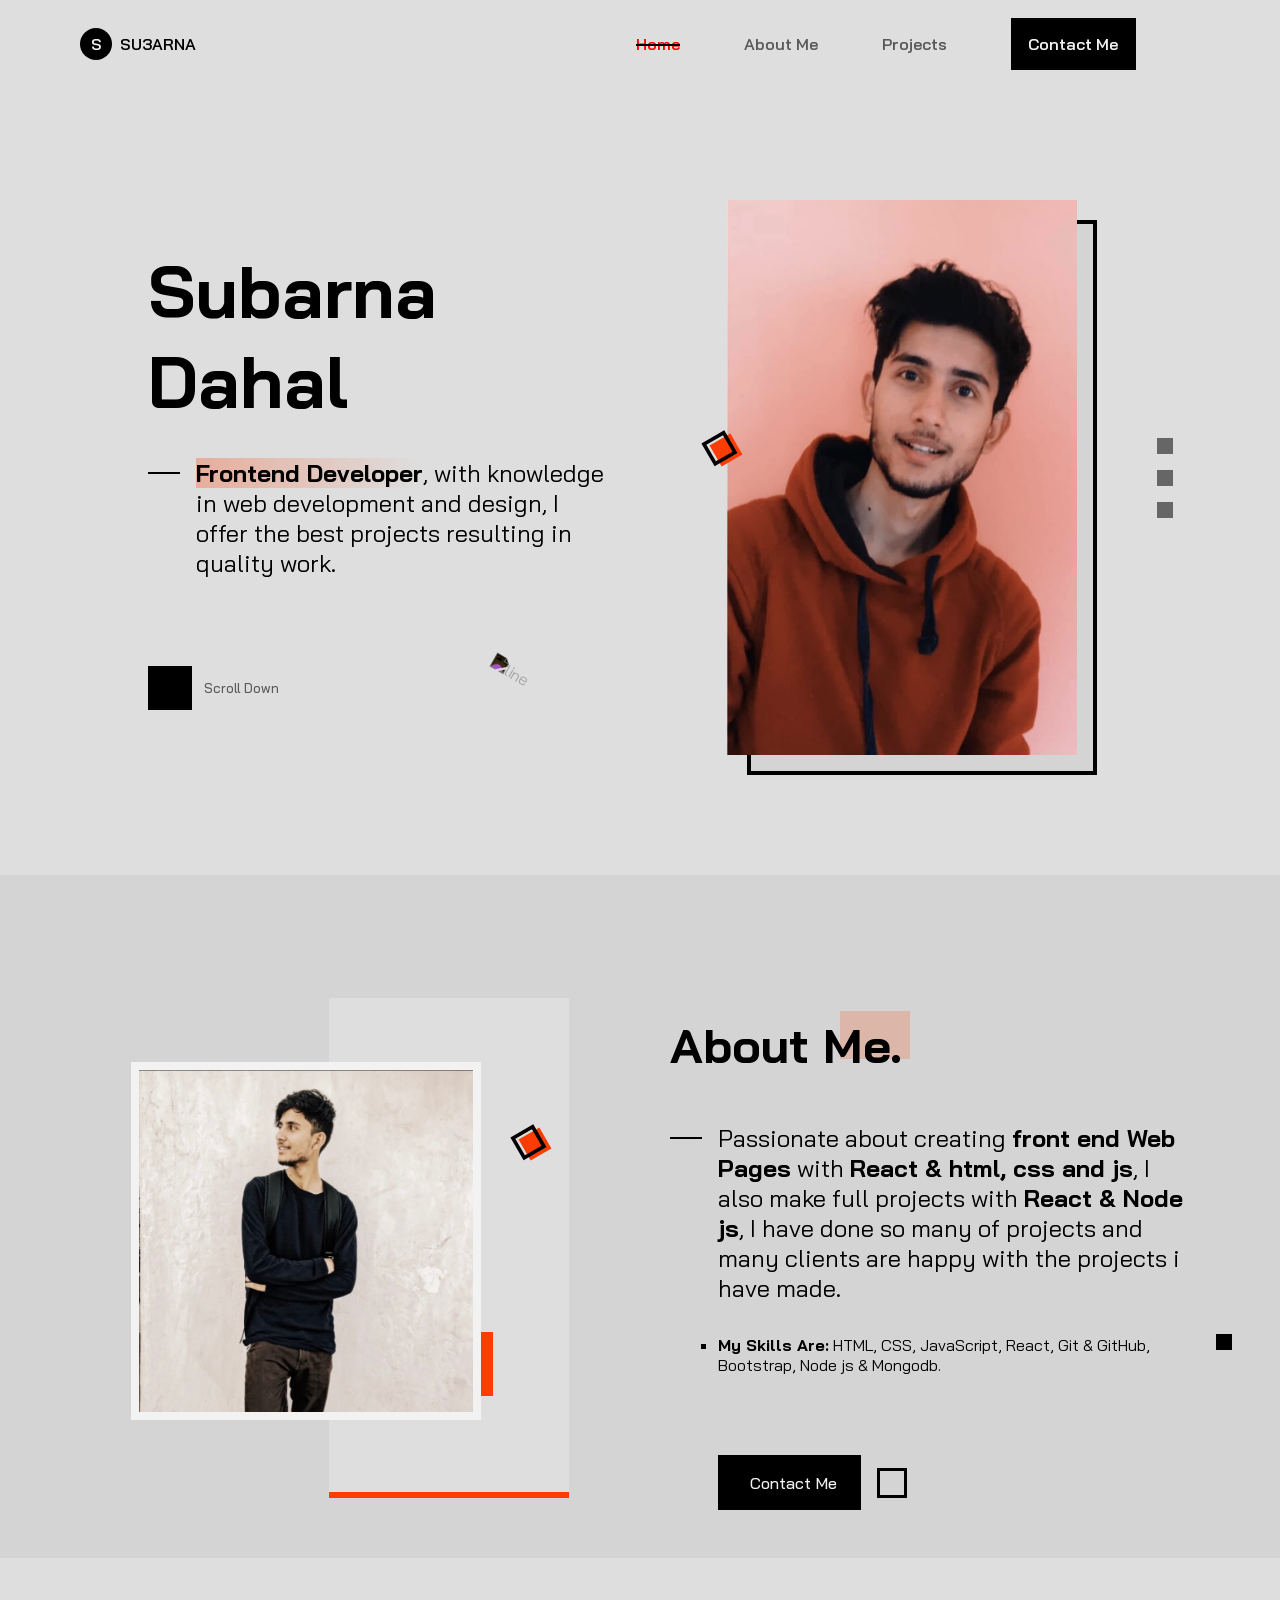
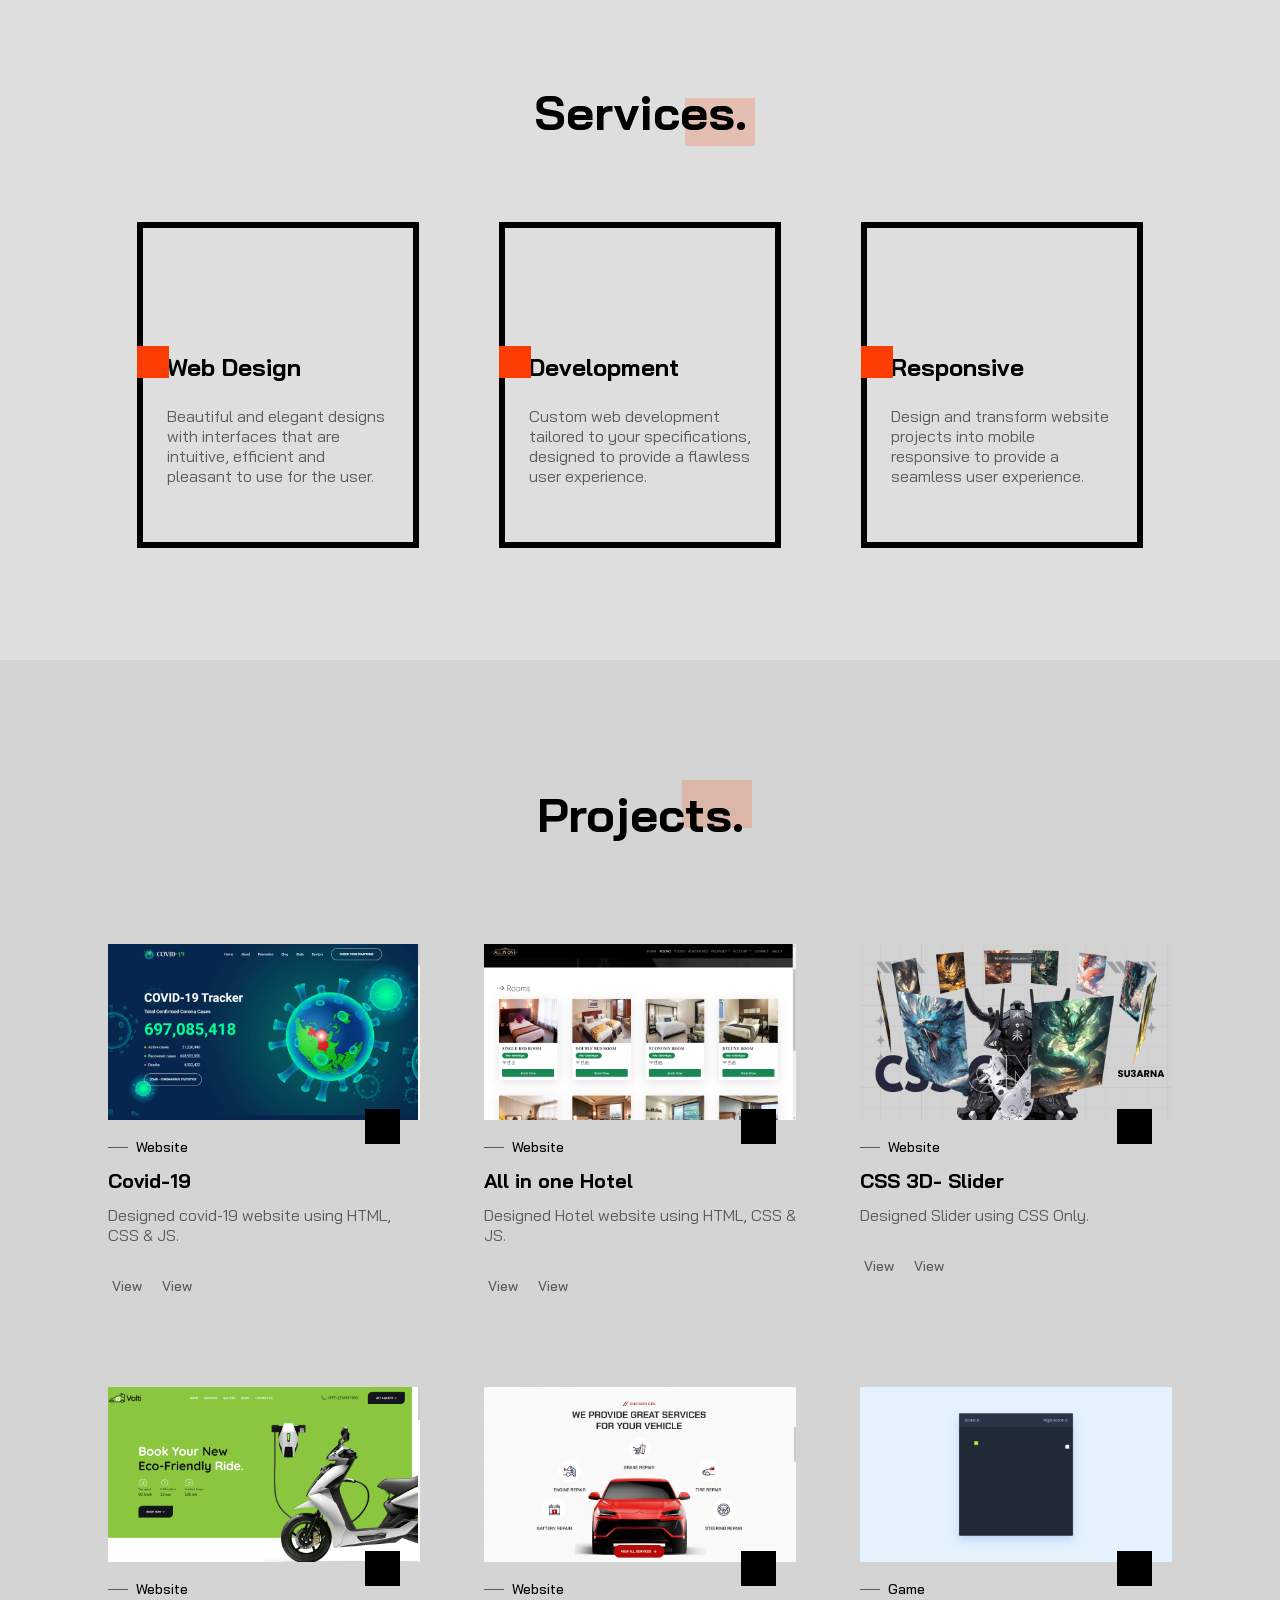
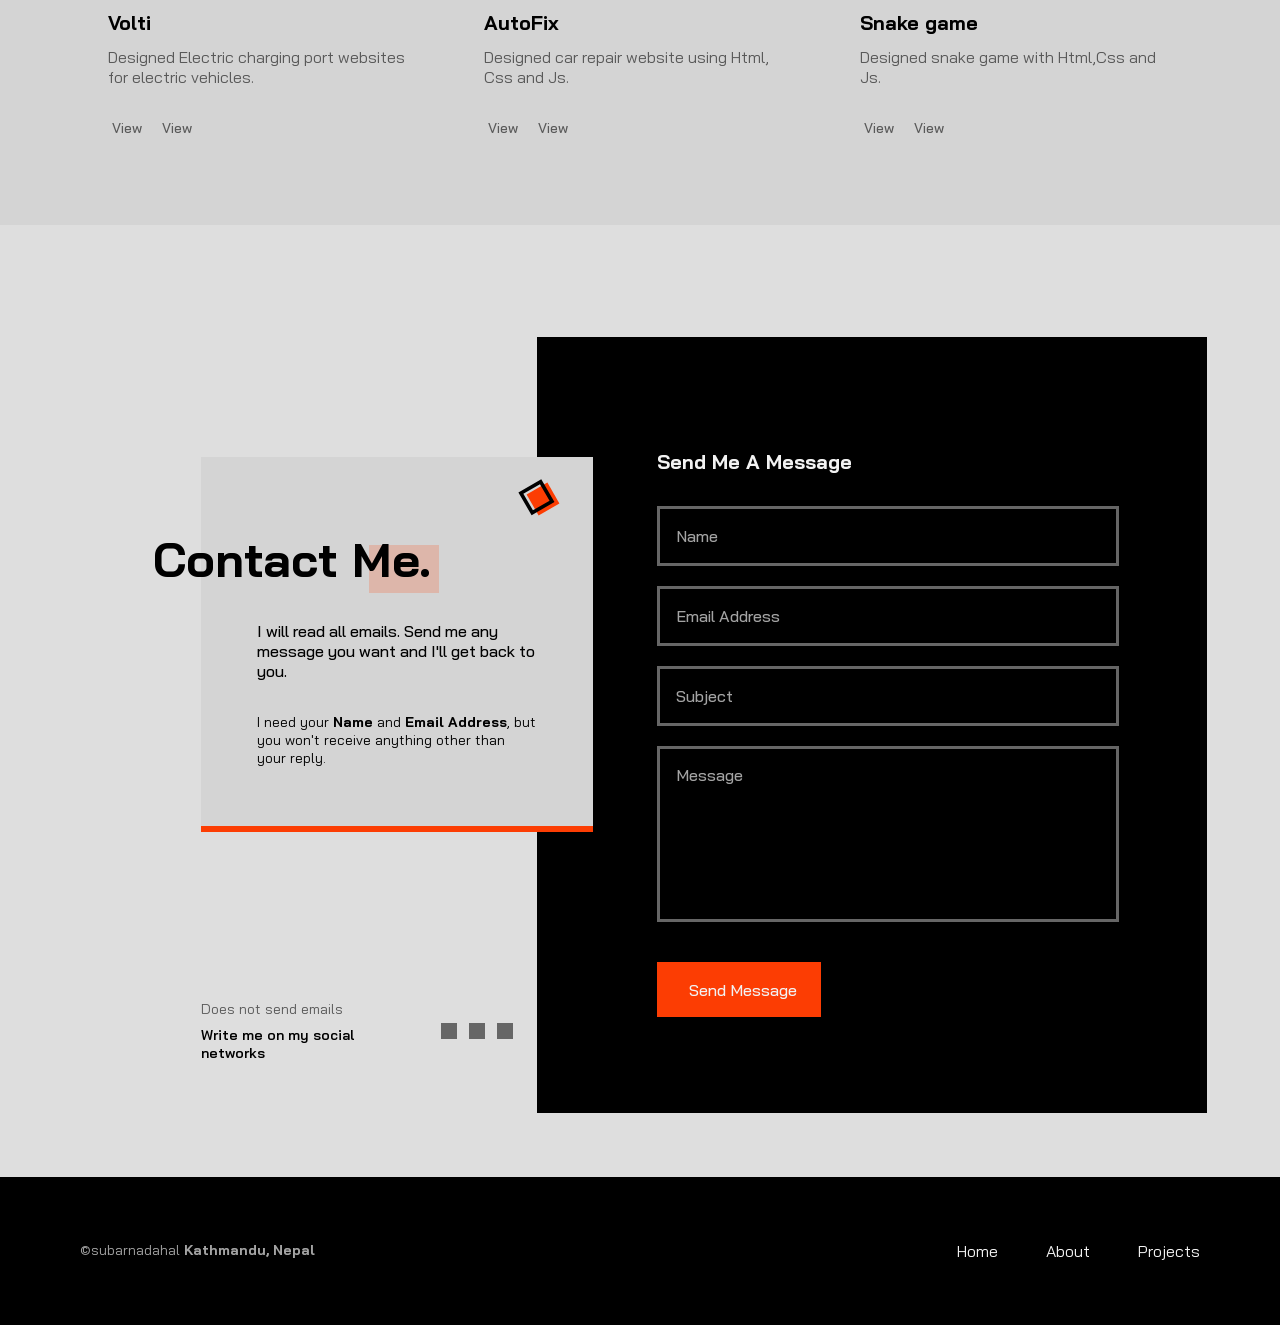
==== index.html @ 6439c3de "first" ====
<!DOCTYPE html>
   <html lang="en">
   <head>
      <meta charset="UTF-8">
      <meta name="viewport" content="width=device-width, initial-scale=1.0">

      <!--=============== FAVICON ===============-->
      <link rel="shortcut icon" href="assets/img/sicon.png" type="image/x-icon">
     
      <!--=============== REMIXICONS ===============-->
      <link rel="stylesheet" href="https://cdnjs.cloudflare.com/ajax/libs/remixicon/3.4.0/remixicon.css" crossorigin="">

      <!--=============== CSS ===============-->
      <link rel="stylesheet" href="assets/css/styles.css">

      <title>Subarna Dahal</title>
   </head>
   <body>
      <!--==================== HEADER ====================-->
      <header class="header" id="header">
         <nav class="nav container">
            <a href="#" class="nav__logo">
            <span class="nav__logo-circle">S</span>
            <span class="nav__logo-name">SU3ARNA</span>
            </a>
            <div class="nav__menu" id="nav-menu">
            <span class="nav__title">Menu</span>

            <h3 class="nav__name">SU3ARNA</h3>
            <ul class="nav__list">
               <li class="nav__item">
                  <a href="#home" class="nav__link active-link">Home</a>
               </li>

               <li class="nav__item">
                  <a href="#about" class="nav__link">About Me</a>
               </li>

               <li class="nav__item">
                  <a href="#projects" class="nav__link">Projects</a>
               </li>

               <li class="nav__item">
                  <a href="#contact" class="nav__link nav__link-button">Contact Me</a>
               </li>
            </ul>

            <!-- close button  -->
            <div class="nav__close" id="nav-close">
               <i class="ri-close-line"></i>
            </div>
            </div>

            <div class="nav__buttons">

               <!-----Theme button-->
               <i class="ri-moon-line change-theme" id="theme-button"></i>

               <!--Toggle button-->
               <div class="nav__toggle" id="nav-toggle">
                  <i class="ri-menu-4-line"></i>
               </div>
            </div>
         </nav>


      </header>

      <!--==================== MAIN ====================-->
      <main class="main">
         <!--==================== HOME ====================-->
         <section class="home section" id="home">
            <div class="home__container container grid">
               <h1 class="home__name">
                  Subarna Dahal
               </h1>
               
               <div class="home__perfil">
               <div class="home__image">
                  <img src="assets/img/homeimg.jpg" alt="image" class="home__img">
                  
                  <div class="home__shadow"></div>
                  <img src="assets/img/curved-arrow.svg" alt="arrow" class="home__arrow">
                  <img src="assets/img/random-lines.svg" alt="line" class="home__line">
                  <div class="geometric-box">
                     
                  </div>
               </div>
              <div class="home__social">
               <a href="https://www.instagram.com/su3arna/" target="_blank" class="home__social-link">
                  <i class="ri-instagram-line"></i>
               </a>
               <a href="https://www.linkedin.com/in/subarna-dahal-99a4b0156/" target="_blank" class="home__social-link">
                  <i class="ri-linkedin-box-line"></i>
               </a>
               
               <a href="https://github.com/subarna007" target="_blank" class="home__social-link">
                  <i class="ri-github-line"></i>
               </a>
               

              </div>

               </div>

               <div class="home__info">
               <p class="home__description">
                  <b>Frontend Developer</b>, with knowledge in web 
               development and design, I offer the best 
               projects resulting in quality work.
               </p>
               <a href="#about" class="home__scroll">
                  <div class="home__scroll-box">
                     <i class="ri-arrow-down-s-line"></i>
                  </div>

                  <span class="home__scroll-text">Scroll Down</span>
               </a>

               </div>
            </div>

         </section>

         <!--==================== ABOUT ====================-->
         <section class="about section" id="about">
            
          <div class="about__container container grid">
            <h2 class="section__title-1">
              <span>About Me.</span> 
            </h2>
            <div class="about__perfil">
               <div class="about__image">
                  <img src="assets/img/IMG_4060.jpg" alt="image" class="about__img">
                  <div class="about__shadow">  </div>

                     <div class="geometric-box"></div>
                <img src="assets/img/random-lines.svg" alt="" class="about__line">
                <div class="about__box"></div>
               </div>
            </div>
          
            <div class="about__info">
               <p class="about__description">
                  Passionate about creating <b> front end Web Pages</b> with 
             <b>React & html, css and js</b>, I also make full projects with 
              <b>React & Node js</b>, I have done so many of projects
              and many clients are happy with 
              the projects i have made.

               </p>
               <ul class="about__list">
                  <li class="about__item">
                     <b>My Skills Are:</b> HTML, CSS, JavaScript, 
                   React, Git & GitHub, Bootstrap, Node js & 
                    Mongodb.

                  </li>
               </ul>
            <div class="about__buttons">
               <a href="#contact" class="button">
                  <i class="ri-send-plane-line"></i>Contact Me
               </a>

               <a href="https://www.linkedin.com/in/subarna-dahal-99a4b0156/" target="_blank" class="button__ghost">
                  <i class="ri-linkedin-box-line"></i>
               </a>
            </div>

            </div>

          </div>


         </section>

         <!--==================== SERVICES ====================-->
         <section class="services section">
            
      <h2 class="section__title-2">
         <span>Services.</span>
      </h2>
      <div class="services__container container grid">

         <article class="services__card">
            <div class="services__border"></div>

            <div class="services__content">
            <div class="services__icon">
               <div class="services__box"></div>
               <i class="ri-layout-4-line"></i>

            </div>

            <h2 class="services__title">Web Design</h2>
            <p class="services__description">
               Beautiful and elegant designs with 
               interfaces that are intuitive, efficient 
               and pleasant  to use for the user.
            </p>
            </div>
         </article>

         
         <article class="services__card">
            <div class="services__border"></div>

            <div class="services__content">
            <div class="services__icon">
               <div class="services__box"></div>
               <i class="ri-code-box-line"></i>
            </div>

            <h2 class="services__title">Development</h2>
            <p class="services__description">
               Custom web development tailored to your 
               specifications, designed to provide a 
               flawless user experience.
               
            </p>
            </div>
         </article>

         
         <article class="services__card">
            <div class="services__border"></div>

            <div class="services__content">
            <div class="services__icon">
               <div class="services__box"></div>
               <i class="ri-smartphone-line"></i>
            </div>

            <h2 class="services__title">Responsive </h2>
            <p class="services__description">
               Design and transform website projects 
               into mobile responsive to provide a seamless
               user experience.
            </p>
            </div>
         </article>

          
         <!-- <article class="services__card">
            <div class="services__border"></div>

            <div class="services__content">
            <div class="services__icon">
               <div class="services__box"></div>
               <i class="ri-smartphone-line"></i>
            </div>

            <h2 class="services__title">Responsive </h2>
            <p class="services__description">
               Design and transform website projects 
               into mobile responsive to provide a seamless
               user experience.
            </p>
            </div>
         </article> -->


      </div>
    
      
         </section>

         <!--==================== PROJECTS ====================-->
         <section class="projects section" id="projects">
            
           <h2 class="section__title-1">
            <span>Projects.</span>
           </h2>

           <div class="projects__container container grid">

            <article class="projects__card">
               <div class="projects__image">
                  <img src="assets/img/covid.png" alt="image" class="projects__img">
                  <a href="https://subarna007.github.io/covidwebsite/" target="_blank" class="projects__button button">
                     <i class="ri-arrow-right-up-line"></i>
                  </a>
               </div>
             
               <div class="projects__content">
                  <h3 class="projects__subtitle">Website</h3>
                  <h2 class="projects__title">Covid-19</h2>
                  <p class="projects__description">
                  Designed covid-19 website using HTML, CSS & JS.
                  </p>
               </div>
              
             <div class="projects__buttons">
               <a href="https://github.com/Subarna007" target="_blank"   class="projects__link">
                  <i class="ri-github-line"></i> View
               </a>
               <a href="https://subarna007.github.io/covidwebsite/" target="_blank"   class="projects__link">
                  <i class="ri-macbook-line"></i> View
               </a>

             </div>

            </article>

            <article class="projects__card">
               <div class="projects__image">
                  <img src="assets/img/hotel.png" alt="image" class="projects__img">
                  <a href="https://subarna007.github.io/hotelwebsite/" target="_blank" class="projects__button button">
                     <i class="ri-arrow-right-up-line"></i>
                  </a>
               </div>
             
               <div class="projects__content">
                  <h3 class="projects__subtitle">Website</h3>
                  <h2 class="projects__title">All in one Hotel</h2>
                  <p class="projects__description">
                     Designed Hotel website using HTML, CSS & JS.
                  </p>
               </div>
              
             <div class="projects__buttons">
               <a href="https://github.com/Subarna007" target="_blank"   class="projects__link">
                  <i class="ri-github-line"></i> View
               </a>
               <a href="https://subarna007.github.io/hotelwebsite/" target="_blank"   class="projects__link">
                  <i class="ri-macbook-line"></i> View
               </a>

             </div>

            </article>

            <article class="projects__card">
               <div class="projects__image">
                  <img src="assets/img/css.png" alt="image" class="projects__img">
                  <a href="https://subarna007.github.io/3D--SliderCSS/" target="_blank" class="projects__button button">
                     <i class="ri-arrow-right-up-line"></i>
                  </a>
               </div>
             
               <div class="projects__content">
                  <h3 class="projects__subtitle">Website</h3>
                  <h2 class="projects__title">CSS 3D- Slider</h2>
                  <p class="projects__description">
                     Designed Slider using CSS Only.
                  </p>
               </div>
              
             <div class="projects__buttons">
               <a href="https://github.com/Subarna007" target="_blank"   class="projects__link">
                  <i class="ri-github-line"></i> View
               </a>
               <a href="https://subarna007.github.io/3D--SliderCSS/" target="_blank"   class="projects__link">
                  <i class="ri-macbook-line"></i> View
               </a>

             </div>

            </article>

            <article class="projects__card">
               <div class="projects__image">
                  <img src="assets/img/voltii.png" alt="image" class="projects__img">
                  <a href="
                  https://subarna007.github.io/Voltii/" target="_blank" class="projects__button button">
                     <i class="ri-arrow-right-up-line"></i>
                  </a>
               </div>
             
               <div class="projects__content">
                  <h3 class="projects__subtitle">Website</h3>
                  <h2 class="projects__title">Volti</h2>
                  <p class="projects__description">
                    Designed Electric charging port websites for electric vehicles.
                  </p>
               </div>
              
             <div class="projects__buttons">
               <a href="https://github.com/Subarna007" target="_blank"   class="projects__link">
                  <i class="ri-github-line"></i> View
               </a>
               <a href="
               https://subarna007.github.io/Voltii/" target="_blank"   class="projects__link">
                  <i class="ri-macbook-line"></i> View
               </a>

             </div>

            </article>

            <article class="projects__card">
               <div class="projects__image">
                  <img src="assets/img/autofix.png" alt="image" class="projects__img">
                  <a href="https://subarna007.github.io/Autofix/" target="_blank" class="projects__button button">
                     <i class="ri-arrow-right-up-line"></i>
                  </a>
               </div>
             
               <div class="projects__content">
                  <h3 class="projects__subtitle">Website</h3>
                  <h2 class="projects__title">AutoFix</h2>
                  <p class="projects__description">
                     Designed car repair website using Html, Css and Js.
                  </p>
               </div>
              
             <div class="projects__buttons">
               <a href="https://github.com/Subarna007" target="_blank"   class="projects__link">
                  <i class="ri-github-line"></i> View
               </a>
               <a href="https://subarna007.github.io/Autofix/" target="_blank"   class="projects__link">
                  <i class="ri-macbook-line"></i> View
               </a>

             </div>

            </article>

            <article class="projects__card">
               <div class="projects__image">
                  <img src="assets/img/snake.png" alt="image" class="projects__img">
                  <a href="https://subarna007.github.io/snakegame/" target="_blank" class="projects__button button">
                     <i class="ri-arrow-right-up-line"></i>
                  </a>
               </div>
             
               <div class="projects__content">
                  <h3 class="projects__subtitle">Game</h3>
                  <h2 class="projects__title">Snake game</h2>
                  <p class="projects__description">
                     Designed snake game with Html,Css and Js.
                  </p>
               </div>
              
             <div class="projects__buttons">
               <a href="https://github.com/Subarna007" target="_blank"   class="projects__link">
                  <i class="ri-github-line"></i> View
               </a>
               <a href="https://subarna007.github.io/snakegame/" target="_blank"   class="projects__link">
                  <i class="ri-macbook-line"></i>View
               </a>

             </div>

            </article>


           </div>




         </section>

         <!--==================== CONTACT ====================-->
         <section class="contact section" id="contact">
            <div class="contact__container grid">
               <div class="contact__data">
               <h2 class="section__title-2">
                  <span>Contact Me.</span>
               </h2>
               <p class="contact__description-1">
                  I will read all emails. Send me any 
                  message you want and I'll get back to you.
               </p>

               <p class="contact__description-2">
                  I need your <b>Name</b> and <b>Email Address</b>, but 
                  you won't receive anything other than your reply.
                  
               </p>
               
               <div class="geometric-box"></div>
               </div>

               <div class="contact__mail">
                  <h2 class="contact__title">
                     Send Me A Message 
                  </h2>

                 <form action="" class="contact__form" id="contact-form">
                  <div class="contact__group">

                     <div class="contact__box">
                        <input type="text" name="user_name" class="contact__input" id="name" required placeholder="Name ">
                        <label for="name" class="contact__label"> Name </label>
                     </div>
                     
                     <div class="contact__box">
                        <input type="text" name="user_email" class="contact__input" id="email" required placeholder="Email Address">
                        <label for="email" class="contact__label">Email Address</label>
                     </div>

                     <div class="contact__box">
                        <input type="text" name="user_subject" class="contact__input" id="subject" required placeholder="Subject">
                        <label for="subject" class="contact__label">Subject</label>
                     </div>

                     <div class="contact__box contact__area">
                        <textarea name="user_message" id="message" class="contact__input" required placeholder="Message"></textarea>
                        <label for="message" class="contact__label">Message</label>
                     </div>
                    
                      <p class="contact__message" id="contact-message"> </p>



                  </div>

                    <button type="submit" class="contact__button button">
                     <i class="ri-send-plane-line"></i> Send Message

                    </button>

                 </form>

               </div>

               <div class="contact__social">
                   <img src="assets/img/curved-arrow.svg" alt="" class="contact__social-arrow">

                   <div class="contact__social-data">
                     <div>

                        <p class="contact__social-description-1">
                           Does not send emails
                        </p>
                       
                         
                        <p class="contact__social-description-2">
                           Write me on my social networks
                        </p>


                     </div>
                     
                     <div class="contact__social-links">
                        <a href="https://m.facebook.com/subarna.zayn/" target="_blank" class="contact__social-link">
                           <i class="ri-facebook-circle-line"></i>
                        </a>

                        <a href="https://www.instagram.com/su3arna/" target="_blank" class="contact__social-link">
                           <i class="ri-instagram-line"></i>
                        </a>

                        <a href="https://www.linkedin.com/in/subarna-dahal-99a4b0156/" target="_blank" class="contact__social-link">
                           <i class="ri-linkedin-box-line"></i>
                        </a>

                     </div>

                   </div>

               </div>
            </div>


         </section>
      </main>

      <!--==================== FOOTER ====================-->
      <footer class="footer">
         
         <div class="footer__container container grid">
            <ul class="footer__links">
               <li>
                  <a href="#home" class="footer__link">Home </a>
               </li>
      
               <li>
                  <a href="#about" class="footer__link">About </a>
               </li>

               <li>
                  <a href="#projects" class="footer__link">Projects</a>
               </li>

            </ul>
            <span class="footer__copy">
               &#169;subarnadahal
          <b> Kathmandu, Nepal</b>
            </span>
         </div>



      </footer>

      <!--========== SCROLL UP ==========-->
      
         
      <a href="" class="scrollup" id="scroll-up">
         <i class="ri-arrow-up-s-line"></i>
      </a>
      <!--=============== SCROLLREVEAL ===============-->
      <script src="assets/js/scrollreveal.min.js"></script>
      
      <!--=============== EMAIL JS ===============-->
      <script src="https://cdn.jsdelivr.net/npm/@emailjs/browser@3/dist/email.min.js"></script>

      <!--=============== MAIN JS ===============-->
      <script src="assets/js/main.js"></script>
   </body>
</html>
---- assets/css/styles.css ----
/*=============== GOOGLE FONTS ===============*/
@import url("https://fonts.googleapis.com/css2?family=Bai+Jamjuree:wght@400;500;600;700&display=swap");

/*=============== VARIABLES CSS ===============*/
:root {
  --header-height: 3.5rem;

  /*========== Colors ==========*/
  /*Color mode HSL(hue, saturation, lightness)*/
  --first-color: hsl(14, 98%, 50%);
  --black-color: hsl(0, 0%, 0%);
  --black-color-light: hsl(0, 0%, 40%);
  --white-color: hsl(0, 0%, 95%);
  --title-color: hsl(0, 0%, 0%);
  --text-color: hsl(0, 0%, 35%);
  --text-color-light: hsl(0, 0%, 64%);
  --body-color: hsl(0, 0%, 87%);
  --container-color: hsl(0, 0%, 83%);

  /*========== Font and typography ==========*/
  /*.5rem = 8px | 1rem = 16px ...*/
  --body-font: "Bai Jamjuree", sans-serif;
  --biggest-font-size: 2.5rem;
  --h1-font-size: 1.75rem;
  --h2-font-size: 1.25rem;
  --h3-font-size: 1.125rem;
  --normal-font-size: .938rem;
  --small-font-size: .813rem;
  --smaller-font-size: .75rem;

  /*========== Font weight ==========*/
  --font-regular: 400;
  --font-medium: 500;
  --font-semi-bold: 600;
  --font-bold: 700;

  /*========== z index ==========*/
  --z-tooltip: 10;
  --z-fixed: 100;
}

/*========== Responsive typography ==========*/
@media screen and (min-width: 1150px) {
  :root {
    --biggest-font-size: 4.5rem;
    --h1-font-size: 3rem;
    --h2-font-size: 1.5rem;
    --h3-font-size: 1.25rem;
    --normal-font-size: 1rem;
    --small-font-size: .875rem;
    --smaller-font-size: .813rem;
  }
}

/*=============== BASE ===============*/
* {
  box-sizing: border-box;
  padding: 0;
  margin: 0;
}

html {
  scroll-behavior: smooth;
}

body {
  font-family: var(--body-font);
  font-size: var(--normal-font-size);
  background-color: var(--body-color);
  color: var(--text-color);
  transition: background-color .4s; /*for darkmode */
}

h1, h2, h3, h4 {
  color: var(--title-color);
  font-weight: var(--font-bold);
}

ul {
  list-style: none;
}

a {
  text-decoration: none;
}

img {
  display: block;
  max-width: 100%;
  height: auto;
}

/*=============== THEME ===============*/
.nav__buttons{
  display: flex;
  align-items: center;
  column-gap: 1rem;
}

.change-theme{
  font-size: 1.25rem;
  color: var(--title-color);
  cursor: pointer;
  transition: color .3s;
}


/*========== Variables Dark theme ==========*/
body.dark-theme{
  --first-color: hsl(14, 80%, 50%);
  --black-color: hsl(0, 0%, 18%);
  --black-color-light: hsl(0, 0%, 30%);
  --title-color: hsl(0, 0%, 95%);
  --text-color: hsl(0, 0%, 70%);
  --body-color: hsl(0, 0%, 8%);
  --container-color: hsl(0, 0%, 12%);
}

/*========== 
	Color changes in some parts of 
	the website, in dark theme
==========*/
.dark-theme .shadow-header{
  box-shadow: 0 1px 12px hsla(0, 0%, 0%, .6);
}

.dark-theme .section__title-1::after,
.dark-theme .section__title-2::after{
  background-color: hsla(14, 70%, 50%, .2);
}

.dark-theme :is(.home__arrow, .home__line, .about__line){
  filter: none;
}

.dark-theme .home__description b{
  background: linear-gradient(90deg,
                hsla(14,80%,50%,.3),
                hsla(14,80%,50%,0));
}

.dark-theme :is(.button__ghost, .services__icon i){
  color: var(--white-color);
}

.dark-theme .projects__card:hover{
  background-color: var(--body-color);
}

.dark-theme :is(.contact__mail, .contact__input, .contact__label){
  background-color: var(--container-color);
}

.dark-theme .footer{
  background-color: hsl(0,0%,4%);
}

.dark-theme::-webkit-scrollbar{
  background-color: hsl(0,0%,20%);
}


.dark-theme::-webkit-scrollbar-thumb{
  background-color: hsl(0,0%,30%);
}


.dark-theme::-webkit-scrollbar-thumb:hover{
  background-color: hsl(0,0%,40%);
}





/*=============== REUSABLE CSS CLASSES ===============*/
.container {
  max-width: 1120px;
  margin-inline: 1.5rem;
}

.grid {
  display: grid;
  gap: 1.5rem;
}

.section {
  padding-block: 4rem 2rem;
}

.section__title-1, 
.section__title-2 {
  position: relative;
  font-size: var(--h1-font-size);
  width: max-content;
  margin: .75rem auto 2rem;
}

.section__title-1 span, 
.section__title-2 span {
  z-index: 5;
  position: relative;
}

.section__title-1::after, 
.section__title-2::after {
  content: "";
  width: 40px;
  height: 28px;
  background-color: hsla(14, 98%, 50%, .2);
  position: absolute;
  top: -4px;
  right: -8px;
}

.section__title-2::after {
  top: initial;
  bottom: -4px;
}

.geometric-box {
  position: absolute;
  width: 20px;
  height: 20px;
  background-color: var(--first-color);
  rotate: -30deg;
}

.geometric-box::after {
  content: "";
  position: absolute;
  width: 16px;
  height: 16px;
  border: 3px solid var(--black-color);
  left: -5px;
  top: -5px;
}

.main {
  overflow: hidden; /* For animation ScrollReveal */
}

/*=============== HEADER & NAV ===============*/
.header{
  position: fixed;
  width: 100%;
  top: 0;
  left: 0;
  background-color: var(--body-color);
  z-index: var(--z-fixed);
  transition: box-shadow .4s, background-color .4s;
}

.nav{
  position: relative;
  height: var(--header-height);
  display: flex;
  justify-content: space-between;
  align-items: center;
}

.nav__logo{
  display: flex;
  column-gap: .5rem;
  align-items: center;
  font-weight: var(--font-semi-bold);
  color: var(--title-color);
}

.nav__logo-circle,
.nav__toggle{
  width: 32px;
  height: 32px;
  background-color: var(--black-color);
  color: var(--white-color);
  display: grid;
  place-items: center;
}

.nav__logo-circle{
  border-radius: 50%;
}

.nav__toggle{
  font-size: 1.25rem;
  cursor: pointer;
}
/* Navigation for mobile devices */
@media screen and (max-width: 1150px){
  .nav__menu{
    position: fixed;
    top: -100%;
    left: 0;
    padding-block: 1.8rem 5rem;
    background-color: hsla(0, 0%, 0%, .75);
    width: 100%;
    text-align: center;
    backdrop-filter: blur(8px);
    transition: top 2s;
  }
  
}

.nav__title,
.nav__name,
.nav__close{
  color: var(--white-color);
}

.nav__title{
  display: block;
  font-size: var(--smaller-font-size);
  font-weight: var(--font-semi-bold);
  margin-bottom: 3.5rem;
}

.nav__name{
  position: relative;
  width: max-content;
  margin: 0 auto 3rem;
  font-size: var(--h2-font-size);
}

.nav__name::after,
.nav__name::before{
  content: '';
  width: 40px;
  height: 1px;
  background-color: var(--text-color-light);
  position: absolute;
  top: 50%;
  left: -4rem;
}

.nav__name::before{
  left: initial;
  right: -4rem;
}

.nav__list{
  display: flex;
  flex-direction: column;
  row-gap: 2.5rem;
}

.nav__link{
  position: relative;
  color: var(--text-color-light);
  font-size: var(--h3-font-size);
  font-weight: var(--font-semi-bold);
  transition: color .3s;
}

.nav__link::after{
  content: '';
  width: 0;
  height: 2px;
  background-color: var(--white-color);
  position: absolute;
  left: 0;
  bottom: .5rem;
  transition: width 1s;
}

.nav__link:hover{
  color: var(--white-color);

}

.nav__link:hover::after{
  width: 100%;
}

.nav__close{
  position: absolute;
  font-size: 1.5rem;
  top: 1rem;
  right: 1.5rem;
  cursor: pointer;

}
/* Show menu */
.show-menu{
  top: 0;

}

/* Add shadow header */
.show-header{
  box-shadow: 0 1px 16px hsla(0, 0%, 0%, .12);
}

/* Active link */
.active-link{
  color: var(--white-color);
}

.active-link::after{
  width: 100%;
}
/*=============== HOME ===============*/
.home__container{
  padding-top: 2rem;
}

.home__name{
  font-size: var(--biggest-font-size);
  text-align: center;
}

.home__perfil{
  position: relative;
  justify-self: center;
}

.home__image{
  width: 220px;
}

.home__img{
position: relative;
z-index: 10;
}

.home__shadow{
  width: 100%;
  height: 100%;
  background-color: var(--container-color);
  position: absolute;
  bottom: -.75rem;
  right: -.75rem;
  border: 4px solid var(--black-color);
  z-index: 5;
  transition: background-color .4s;
}

.home__arrow,
.home__line{
  position: absolute;
  filter: invert(1);
  width: 50px;
  transition: filter .4s;
}

.home__arrow{
  left: 40%;
  bottom: -4rem;
}

.home__line{
  right: -2rem;
  bottom: -.5rem;
}

.home__perfil .geometric-box{
  top: 2.5rem;
  left: -.7rem;
  /* left: .7rem; */
  z-index: 10;
}

.home__social{
  height: max-content;
  position: absolute;
  left: -3rem;
  top: 0;
  bottom: 0;
  margin: auto 0;
  display: grid;
  row-gap: 1rem;
}

.home__social-link{
  background-color: var(--black-color-light);
  color: var(--white-color);
  font-size: 1.35rem;
  padding: 6px;
  display: grid;
  place-items: center;
  transition: background-color .3s;
}

.home__social-link:hover{
  background-color: var(--black-color);
}

.home__info{
  margin-top: 4rem;
}

.home__description{
  text-align: center;
  color: var(--title-color);
  margin-bottom: 1.5rem;
}

.home__description b{
  background: linear-gradient(90deg,
                          hsla(14, 98%, 50% ,.3),
                          hsla(14, 98%, 50%, 0));
}

.home__scroll{
  display: block;
  width: max-content;
  margin: 0 auto;
}

.home__scroll-text{
  display: none;
}

.home__scroll-box{
  background-color: var(--black-color);
  color: var(--white-color);
  width: 36px;
  height: 36px;
  display: grid;
  place-items: center;
  font-size: 1rem;
  cursor: pointer;
  overflow: hidden;
  transition: background-color .4s;
}

.home__scroll-box i{
  animation: scroll-down 3s infinite;
}


/* Animate scroll icon */

@keyframes scroll-down{
  0%{
    transform: translateY(-1rem);
    opacity: 0;
  }


50%{
  transform: translateY(0);
  opacity: 1;
}


100%{
  transform: translateY(.6rem);
  opacity: 0;
}
}




/*=============== BUTTON ===============*/
.button,
.button__ghost{
  display: flex;
  align-items: center;
  justify-content: center;
  column-gap: .5rem;
}

.button{
  background-color: var(--black-color);
  padding: 1.1rem 1.5rem;
  color: var(--white-color);
  font-weight: var(--font-medium);
  transition: background-color .4s;
}

.button i{
font-size: 1.25rem;
}

.button:hover{
  background-color: var(--first-color);
}

.button__ghost{
  border: 3px solid var(--black-color);
  color: var(--black-color);
  padding: .5rem;
  transition: border .4s, color .4s;
}

.button__ghost i{
  font-size: 1.25rem;
}

.button__ghost:hover{
  border: 3px solid var(--first-color);
}


/*=============== ABOUT ===============*/
.about{
  background-color: var(--container-color);
  transition: background-color .4s;
}

.about__container{
  row-gap: 0;
}

.about__perfil{
  position: relative;
  justify-self: center;
  margin-block: 2.5rem 4.5rem;
}

.about__image{
  width: 220px;
}

.about__img{
  position: relative;
  border: 4px solid var(--white-color);
  z-index: 1;
}

.about__shadow,
.about__line,
.about__box{
  position: absolute;
}

.about__shadow{
  width: 150px;
  height: 285px;
  background-color: var(--body-color);
  top: -2.5rem;
  right: -3.5rem;
  border-bottom: 4px solid var(--first-color);
  transition: background-color .4s;
}

.about__perfil .geometric-box{
  top: 1.5rem;
  right: -2.8rem;
}

.about__line{
  filter: invert(1);
  right: -1.25rem;
  top: 6rem;
  width: 50px;
  transition: filter .4s;
}

.about__box{
  width: 40px;
  height: 40px;
  background-color: var(--first-color);
  right: -.5rem;
  bottom: 1.5rem;
}

.about__info{
  padding-left: 1.25rem;
}

.about__description{
position: relative;
color: var(--title-color);
margin-bottom: 1.5rem;
}

.about__description::after{
content: '';
width: 20px;
height: 1px;
background-color: var(--title-color);
position: absolute;
left: -1.75rem;
top: .5rem;
}

.about__list{
  list-style-type: square;
  color: var(--title-color);
  margin-bottom: 3rem;
}

.about__buttons{
  display: flex;
  justify-content: center;
  align-items: center;
  column-gap: 1rem;

}


/*=============== SERVICES ===============*/

.services__container{
  grid-template-columns: 250px;
  justify-content: center;
  row-gap: 2rem;
  padding-top: 1rem; 
}

.services__card{
  position: relative;
}

.services__content{
  height: 100%;
  background-color: var(--body-color);
  border: 4px solid var(--black-color);
  padding: 6rem 1rem 3rem;
  z-index: 5;
  position: relative;
  transition: background-color .4s, border .4s;
}

.services__border{
  position: absolute;
  width: 100%;
  height: 100%;
  border: 4px solid var(--first-color);
  top: 0;
  left: 0;
  transition: transform .4s;
}

.services__card:hover .services__border{
  transform: translate(.75rem, .75rem);
}

.services__icon{
  position: relative;
 display: inline-block;
}

.services__icon i{
  font-size: 2rem;
  color: var(--black-color);
  position: relative;
  z-index: 5;
}

.services__box{
  position: absolute;
  width: 24px;
  height: 24px;
  background-color: var(--first-color);
  right: -2px;
  top: -2px;
}

.services__title{
  font-size: var(--h2-font-size);
  margin-bottom: 1.25rem;
}



/*=============== PROJECTS ===============*/

.projects{
  background-color: var(--container-color);
  transition: background-color .4s;
}

.projects__container{
  row-gap: 2rem;
}

.projects__card{
  padding: 1rem 1rem 2rem;
  transition: background-color .4s;
  /* background-color: var(--white-color); */
}


.projects__card:hover{
  background-color: var(--white-color);
}

.projects__image{
  position: relative;
  margin-bottom: .75rem;
}

.projects__button{
  position: absolute;
  right: 1rem;
  bottom:  -1.5rem;
  padding: 1rem;
}

.projects__content{
  margin-bottom: 1.25rem;
}

.projects__subtitle{
  position: relative;
  display: inline-block;
  font-size: var(--small-font-size);
  font-weight: var(--font-medium);
  margin-bottom: .75rem;
  padding-left: 1.75rem;
}

.projects__subtitle::after{
  content: '';
  width: 20px;
  height: 1px;
  background-color: var(--text-color);
  position: absolute;
  top: 50%;
  left: 0;  
}

.projects__title{
  font-size: var(--h3-font-size);
  margin-bottom: .75rem;
}

.projects__buttons{
  display: flex;
  align-items: center;
  column-gap: 1rem;
}

.projects__link{
  display: flex;
  align-items: center;
  column-gap: .25rem;
  color: var(--text-color);
  font-size: var(--small-font-size);
  font-weight: var(--font-medium);
  transition: color .4s;
}


.projects__link i{
  color: var(--title-color);
  font-size: 1rem;
  transition: color .4s;
}

.projects__link:hover,
.projects__link:hover i{
  color: var(--first-color);
}

/*=============== CONTACT ===============*/

.contact{
  padding-bottom: 0;
}

.contact__container{
  position: relative;
  grid-template-rows: 300px max-content max-content;
  row-gap: 0;
}

.contact__data{
  position: relative;
  width: 300px;
  height: 300px;
  background-color: var(--container-color);
  padding: 3rem 1.5rem 3.5rem;
  margin-left: auto;
  border-bottom: 4px solid var(--first-color);
  z-index: 5;
  transition: background-color .4s;
}

.contact__data .section__title-2{
  margin: 0 0 1.5rem;
  transform: translateX(-3rem);
}

.contact__description-1{
  color: var(--title-color);
  font-weight: var(--font-medium);
  margin-bottom: 2rem;
}


.contact__description-2{
  color: var(--title-color);
  font-size: var(--small-font-size);
}

.contact__data .geometric-box{
  top: 2rem;
  right: 2.5rem;
}

.contact__mail{
  position: relative;
  background-color: var(--black-color);
  padding: 5rem 1.5rem 2.5rem;
  margin-top: -2.5rem;
  transition: background-color .4s;
}

.contact__title{
  color: var(--white-color);
  font-size: var(--h2-font-size);
  margin-bottom: 2rem;
  text-align: center;
}

.contact__form,
.contact__group{
  display: grid;
  row-gap: 1.25rem;
}

.contact__form{
  position: relative;
}

.contact__box{
  position: relative;
  width: 100%;
  height: 58px;
}

.contact__input,
.contact__button{
  font-family: var(--body-font);
  font-size: var(--normal-font-size);
  outline: none;
  border: none;
}

.contact__input{
position: absolute;
width: 100%;
height: 100%;
background-color: var(--black-color);
border: 3px solid var(--black-color-light);
color: var(--white-color);
padding: .5rem 1rem;
font-weight: var(--font-medium);
transition: border .4s, background-color .4s;
}

.contact__input::placeholder{
  color: var(--text-color-light);
  transition: opacity .4s;
}

.contact__input:focus{
  border: 3px solid var(--white-color);
}

.contact__input:-webkit-autofill{
  transition: background-color 6000s, color 6000s;
}


.contact__label{
  position: absolute;
  top: 8px;
  left: 10px;
  color: var(--text-color-light);
  font-size: var(--small-font-size);
  font-weight: var(--font-medium);
  background-color: var(--black-color);
  padding: 8px;
  pointer-events: none;
  transition: top .4s, opacity .4s, background-color .4s;
  opacity: 0;
}

.contact__form .contact__area{
  height: 10rem;
}

.contact__area textarea{
  resize: none;
  padding-top: 1rem;
}

.contact__button{
  background-color: var(--first-color);
  cursor: pointer;
}

/* Opaque placeholder */
.contact__input:focus::placeholder{
  opacity: 0;
}

/* Move label up & sticky label */
.contact__input:focus + .contact__label,
.contact__input:not(:placeholder-shown).contact__input:not(:focus) + .contact__label{
  opacity: 1;
  top: -16px;
}

.contact__social{
  display: grid;
  row-gap: 1rem;
  background-color: hsl(0,0%,10%);
  padding-block: 1rem 2rem;
  text-align: center;
}

.contact__social-arrow{
  width: 32px;
  margin: 0 auto;
}

.contact__social-data{
  display: flex;
  flex-direction: column;
  row-gap: 1.5rem;
}

.contact__social-description-1{
  color: var(--text-color-light);
  font-size: var(--small-font-size);
  margin-bottom: .5rem;
}

.contact__social-description-2{
  color: var(--white-color);
  font-size: var(--small-font-size);
  font-weight: var(--font-semi-bold);
}

.contact__social-links{
  display: flex;
  justify-content: center;
  column-gap: .75rem;
}

.contact__social-link{
  background-color: var(--black-color-light);
  padding: 6px;
  color: var(--white-color);
  font-size: 1.25rem;
  display: grid;
  place-items: center;
  transition: background-color .3s;
}

.contact__social-link:hover{
background-color: var(--first-color);
}

.contact__message{
  color: var(--white-color);
  font-size: var(--small-font-size);
  position: absolute;
  bottom: -1.6rem;
  left: 0;
}

/*=============== FOOTER ===============*/

.footer{
  background-color: var(--black-color);
}

.footer__container{
  padding-block: 3rem 2rem;
  row-gap: 2.5rem;
}

.footer__links{
  display: flex;
  justify-content: center;
  column-gap: 2rem;
}

.footer__link{
  color: var(--white-color);
  transition: color .4s;
}

.footer__link:hover{
  color: var(--text-color-light);
}

.footer__copy{
  color: var(--text-color-light);
  font-size: var(--small-font-size);
  text-align: center;
}


/*=============== SCROLL BAR ===============*/

::-webkit-scrollbar{
  width: .6rem;
  border-radius: .5rem;
  background-color: hsl(0, 0%, 65%);
}

::-webkit-scrollbar-thumb{
  border-radius: .5rem;
  background-color: hsl(0, 0, 55%);
}
::-webkit-scrollbar-thumb:hover{
  background-color: hsl(0, 0, 45%);
}

/*=============== SCROLL UP ===============*/
.scrollup{
  position: fixed;
  right: 1rem;
  bottom: -50%;
  background-color: var(--black-color);
  display: inline-flex;
  padding: 8px;
font-size: 1.25rem;
color: var(--white-color);
z-index: var(--z-tooltip);
transition: bottom .4s, transform .4s, background-color .4s;
}

.scrollup:hover{
  transform: translateY(-.5rem);
  color: var(--first-color);

}

/* Show Scroll Up */
.show-scroll{
  bottom: 3rem;
}

/*=============== BREAKPOINTS ===============*/
/* For small devices */
@media screen and (max-width: 340px){
  .container{
    margin-inline: 1rem;
  }
  .home__image{
    width: 180px;
  }
  .about__image{
    width: 180px;
  }
  .about__shadow{
    height: 240px;
    right: -2.5rem;
  }

.contact__data{
  width: 100%;
}

.contact__data .section__title-2{
  transform: translateX(0);
}

}
/* For medium devices */
@media screen and (min-width: 576px){
.home__container,
.about__container,
.projects__container{
  grid-template-columns: 350px;
  justify-content: center;
}

.contact__data{
  width: 350px;
  padding: 4rem 1.5rem;
  margin-inline: auto;
}
.contact__container{
  grid-template-columns: 500px;
  justify-content: center;
}
/* 
.contact__group{
  grid-template-columns: repeat(2,1fr);
  column-gap: 1rem;
}
 */
.contact__social{
  background-color: transparent;
}

.contact__social-arrow{
  filter: invert(1);
}

.contact__social-description-1{
  color: var(--text-color);
}

.contact__social-description-2{
  color: var(--title-color);
}

.dark-theme .contact__social-arrow{
  filter: none;
}

}

@media screen and (min-width: 768px){
  .services__container{
    grid-template-columns: repeat(2,250px);
  }
    .projects__container{
      grid-template-columns: repeat(2,350px);
    }
}

/* For large devices */

@media screen and (min-width: 1150px){
  .container{
    margin-inline: auto;
  }
  .section{
    padding-block: 7rem 2rem;
  }
  .section__title-1::after,
  .section__title-2::after{
    width: 70px;
    height: 48px;
  }
  .geometric-box{
    transform: scale(1.2);
  }

.nav{
  height: calc(var(--header-height) + 2rem);
  column-gap: 4rem;
}

.nav__close,
.nav__toggle,
.nav__title,
.nav__name{
  display: none;
}

.nav__list{
  flex-direction: row;
  column-gap: 4rem;
}

.nav__menu{
  margin-left: auto;
}
.nav__link{
  color: var(--text-color);
  font-size: var(--normal-font-size);
}

.nav__link:hover{
  color: var(--title-color);
}


.nav__link:after{
  background-color: var(--title-color);
}

.active-link{
  color: red;
  /* color: var(--title-color); */
}

.nav__link-button{
  background-color: var(--black-color);
  color: var(--white-color);
  padding: 1rem 1.1rem;
}

.nav__link-button:hover{
  color: var(--white-color);
}

.nav__link-button:after{
  background-color: transparent;
}

.change-theme{
  color: var(--text-color);
}
.change-theme:hover{
  color: var(--title-color);
}

.home__container{
  grid-template-columns: repeat(2, 460px);
  gap: 2rem 4rem;
  align-items: center;
  padding-block: 5.5rem;
}

.home__perfil{
  grid-column: 2/3;
  grid-row: 1/3;
}

.home__image{
  width: 350px;
}

.home__shadow{
  right: -1.25rem;
  bottom: -1.25rem;
  border: 4px solid var(--black-color);
}
.home__name,
.home__description{
  text-align: initial;
}

.home__name{
  align-self: flex-end;
}
.home__info{
  margin-top: 0;
  align-self: flex-start;
}
.home__description{
  position: relative;
  font-size: var(--h2-font-size);
  margin-bottom: 5.5rem;
  padding-left: 3rem;
}
.home__description::after{
  content: '';
  width: 32px;
  height: 2px;
  background-color: var(--title-color);
  position: absolute;
  left: 0;
  top: 14px;
}
.home__scroll{
  margin: 0;
  display: flex;
  align-items: center;
  column-gap: .75rem;
}
.home__scroll-text{
  display: block;
  color: var(--text-color);
  font-size: var(--smaller-font-size);
  font-weight: var(--font-medium);
}
.home__scroll-box{
  width: 44px;
  height: 44px;
}
.home__scroll-box i{
  font-size: 1.25rem;
}
.home__perfil .geometric-box{
  top: 15rem;
}
.home__arrow{
  top: 4.5rem;
  left: -8rem;
  rotate: 80deg;
  width: 80px;
}
.home__line{
  left: -15rem;
  bottom: 4rem;
  width: 80px;
  rotate: 30deg;
}
.home__social{
  left: initial;
  right: -6rem;
}
.home__social-link{
  font-size: 1.5rem;
  padding: .5rem;
}

.about__container{
  grid-template-columns: 440px 525px;
  gap: 1rem 9rem;
  align-items: center;
  padding-block: 1rem;
}
.about__perfil{
  order: -1;
  grid-row: 1/3;
}
.about__image{
  width: 350px;
}
.about__img{
border: 8px solid var(--white-color);
}

.about__shadow{
  width: 240px;
  height: 500px;
  top: -4rem;
  right: -5.5rem;
  border-bottom: 6px solid var(--first-color);
  
}
.about__perfil .geometric-box{
  right: -4rem;
  top: 4.5rem;
}
.about__line{
  width: 80px;
  right: -2rem;
  top: 10rem;
}

.about__box{
  width: 64px;
  height: 64px;
  right: -.75rem;
}
.about__container .section__title-1{
  align-self: flex-end;
  margin-inline: 0;
}
.about__info{
  align-self: flex-start;
  padding-left: 3rem;
}
.about__description{
  font-size: var(--h2-font-size);
  margin-bottom: 2rem;
}

.about__description::after{
  width: 32px;
  height: 2px;
  left: -3rem;
  top: 14px;
}
.about__list{
  margin-bottom: 5rem;
}

.about__buttons{
  justify-content: initial;
}
.button__ghost{
  padding: .75rem;
}
.button__ghost i{
  font-size: 1.5rem;
}

.services__container{
  grid-template-columns: repeat(3,282px);
  column-gap: 5rem;
  padding-block: 3rem 5rem;
}
.services__content{
  padding: 6.5rem 1.5rem 3.5rem;
  border: 6px solid var(--black-color);
}
.services__icon i{
  font-size: 3rem;
}
.services__box{
  width: 32px;
  height: 32px;
}
.services__title{
  margin-bottom: 1.5rem;
}
.services__card:hover .services__border{
  transform: translate(1.25rem, 1.25rem);
}


.projects__container{
  grid-template-columns: repeat(3, 352px);
  padding-block: 3rem 1rem;
}
.projects__card{
  padding: 1.25rem 1.25rem 2.5rem;
}
.projects__image{
  margin-bottom: 1rem;
}
.projects__content{
  margin-bottom: 2rem;
}
.projects__button{
  right: 1.25rem;
  width: 35px;
  height: 35px;
}


.contact__container{
 grid-template-columns: 440px 670px;
 grid-template-rows: initial;
 padding-bottom: 2rem;
}
.contact__mail{
  grid-column: 2/3;
  grid-row: 1/3;
  padding: 7rem 5.5rem 6rem 7.5rem;
  margin-top: 0;
}
.contact__title{
  font-size: var(--h3-font-size);
  text-align: initial;
}
.contact__box{
  height: 60px;
}
.contact__form .contact__area{
  height: 11rem;
}
.contact__button{
  margin-top: 1.25rem;
  width: max-content;
}
.contact__data{
  width: 392px;
  height: 375px;
  padding: 4.5rem 3.5rem 3.5rem;
  margin: 7.5rem 0 0 8rem;
  border-bottom: 6px solid var(--first-color);
}

.contact__data .section__title-2{
  margin: 0 0 2rem;
  transform: translateX(-6.5rem);
}
.contact__social{
  margin-left: 8rem;
  text-align: initial;
}
.contact__social-data{
  flex-direction: row;
  align-items: center;
  column-gap: 1.25rem;
}
.contact__social-arrow{
  width: 40px;
}

.contact__social-link{
  font-size: 1.5rem;
  padding: .5rem;
}
.contact__message{
  bottom: -2.5rem;
}
.dark-theme .contact__data{
  box-shadow: 4px 0 8px hsla(0,0%,4%,.3);
}

.footer__container{
  padding-block: 4rem;
  grid-template-columns: repeat(2, max-content);
  justify-content: space-between;
}
.footer__links{
  column-gap: 3rem;
  order: 1;
}

.scrollup{
  right: 3rem;
}







































































































































}
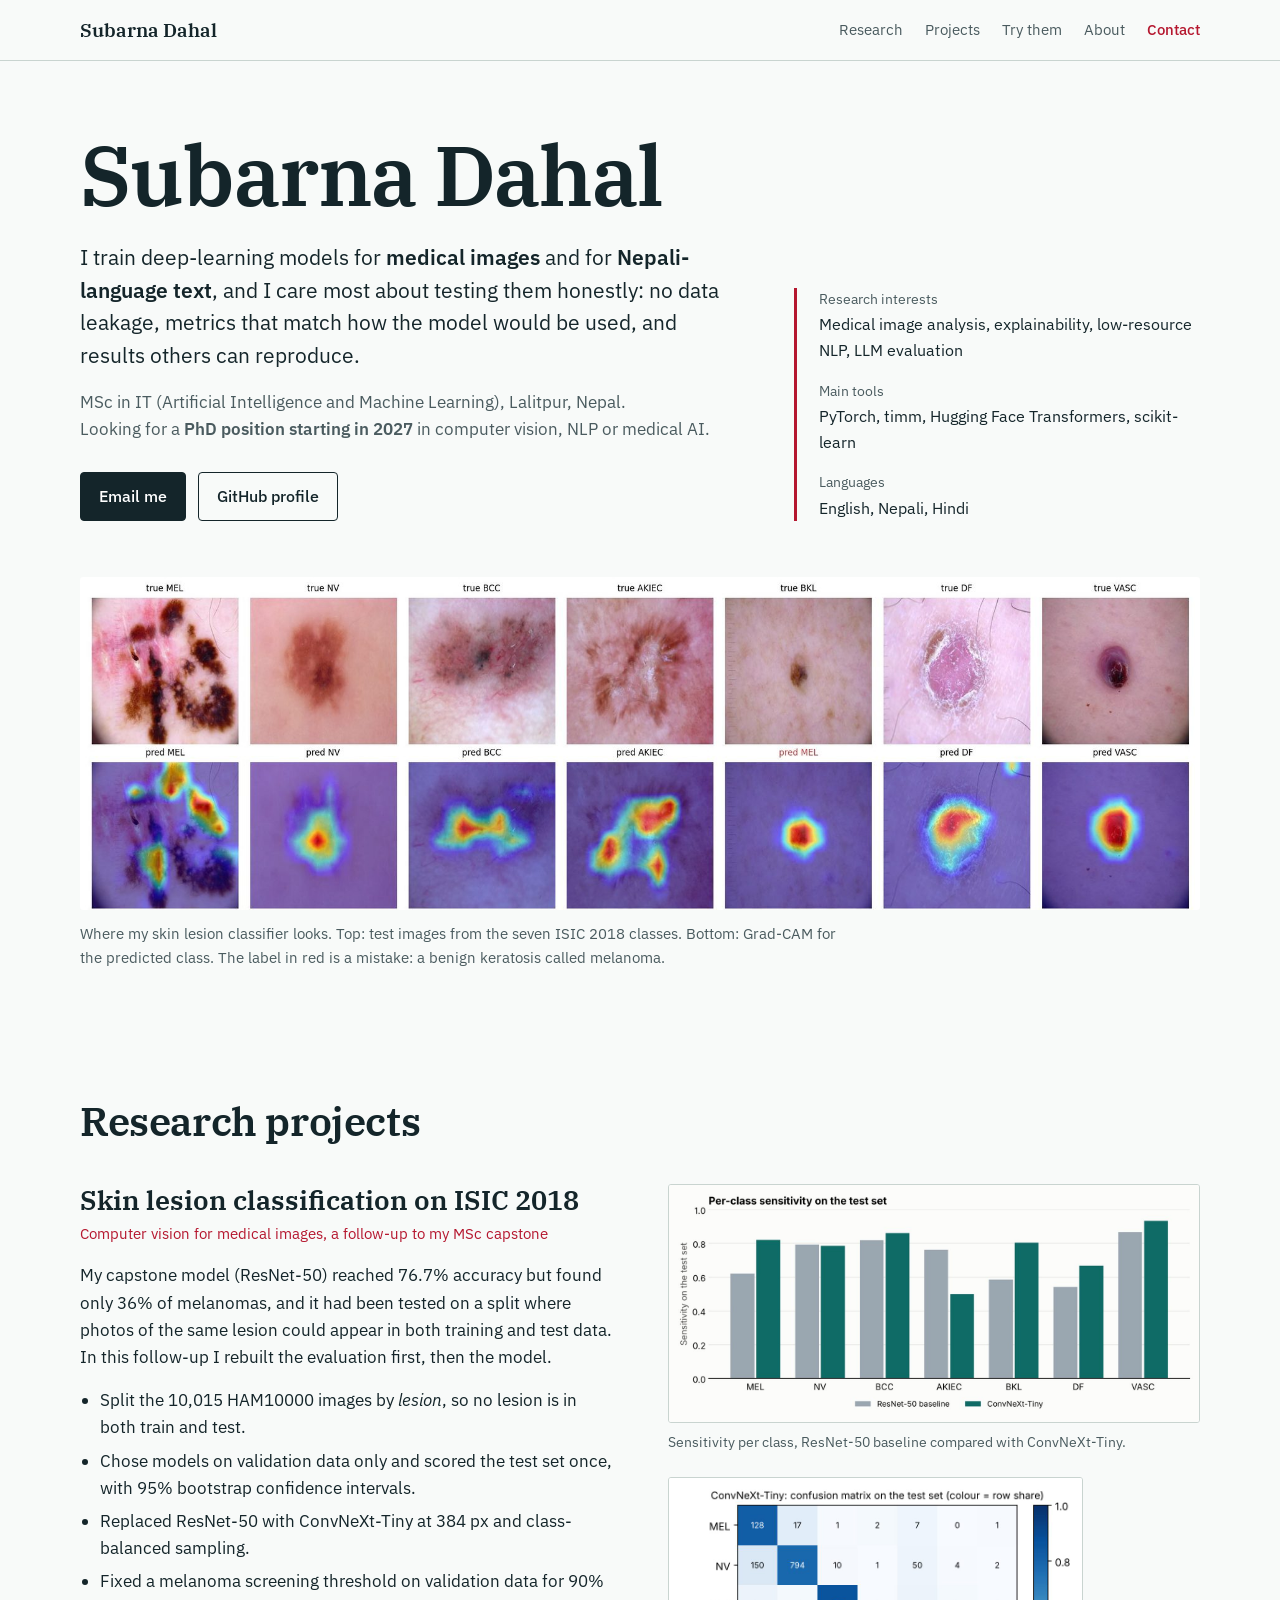
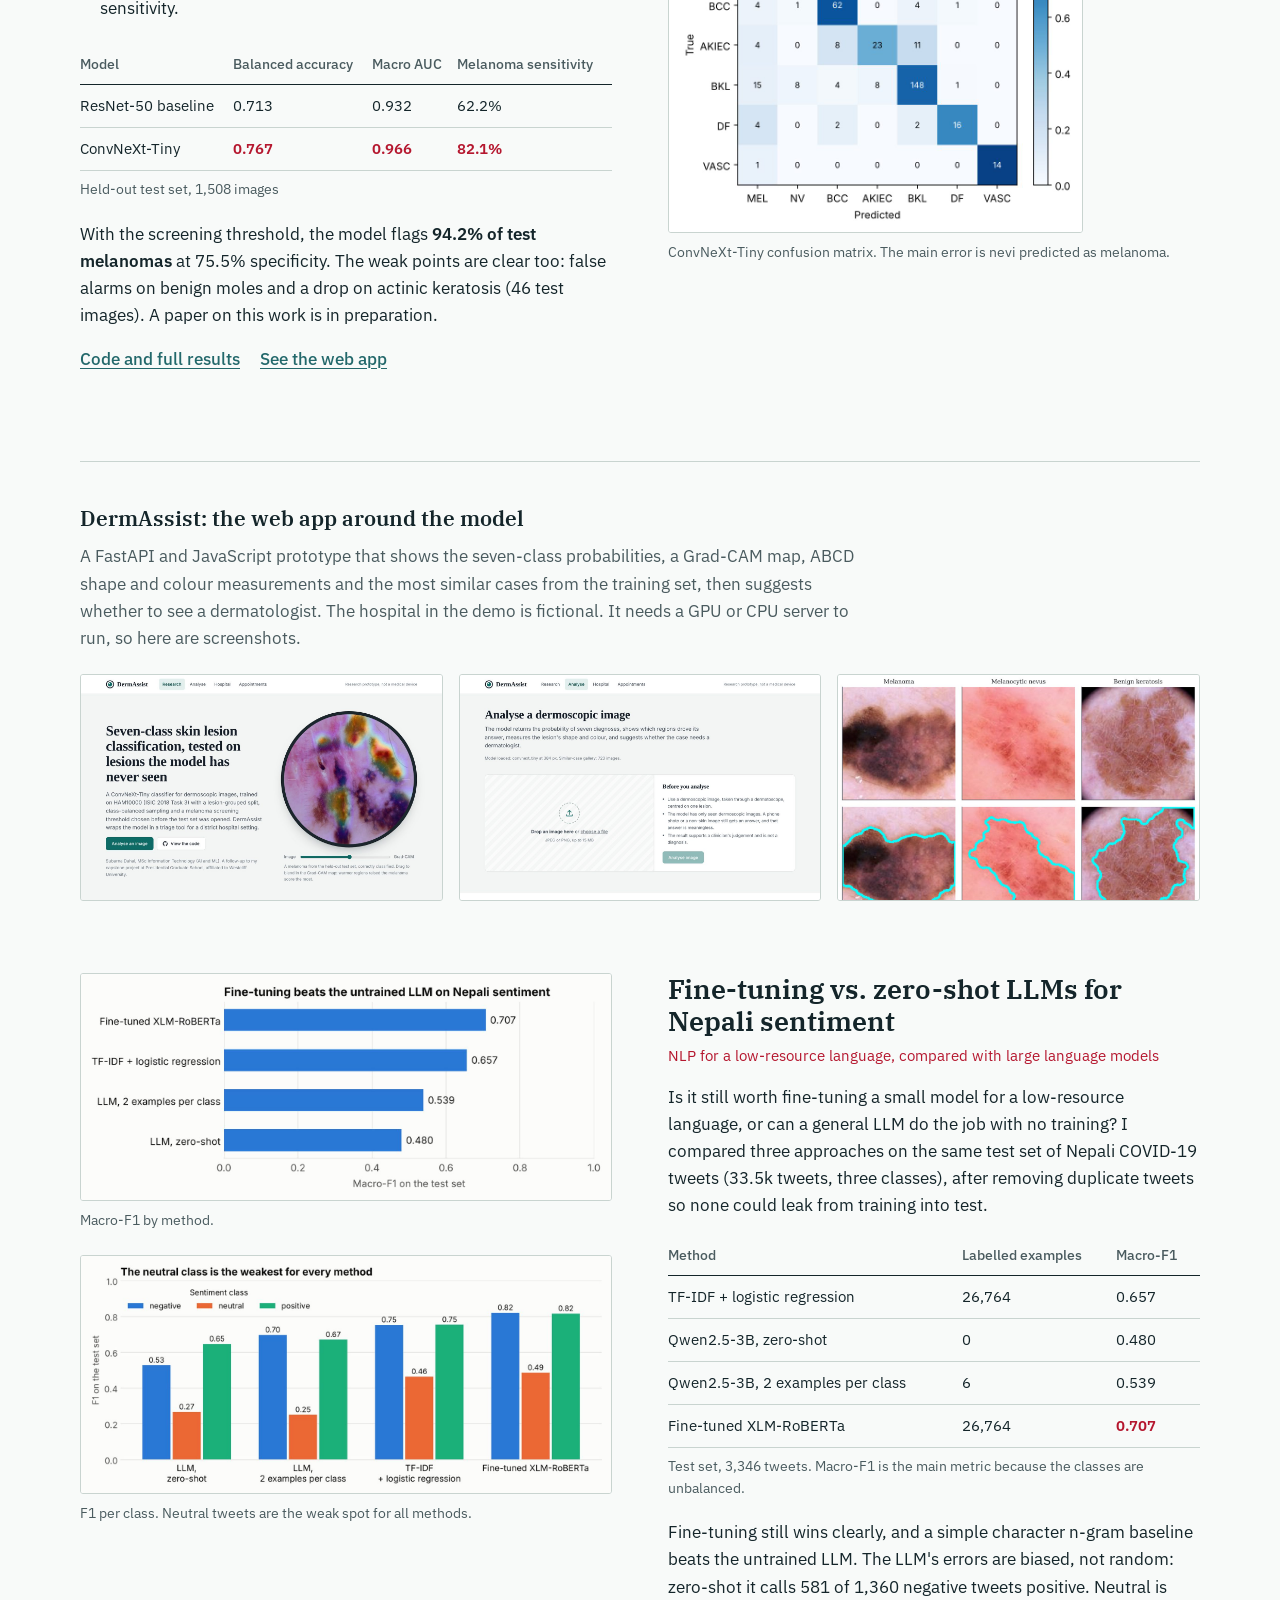
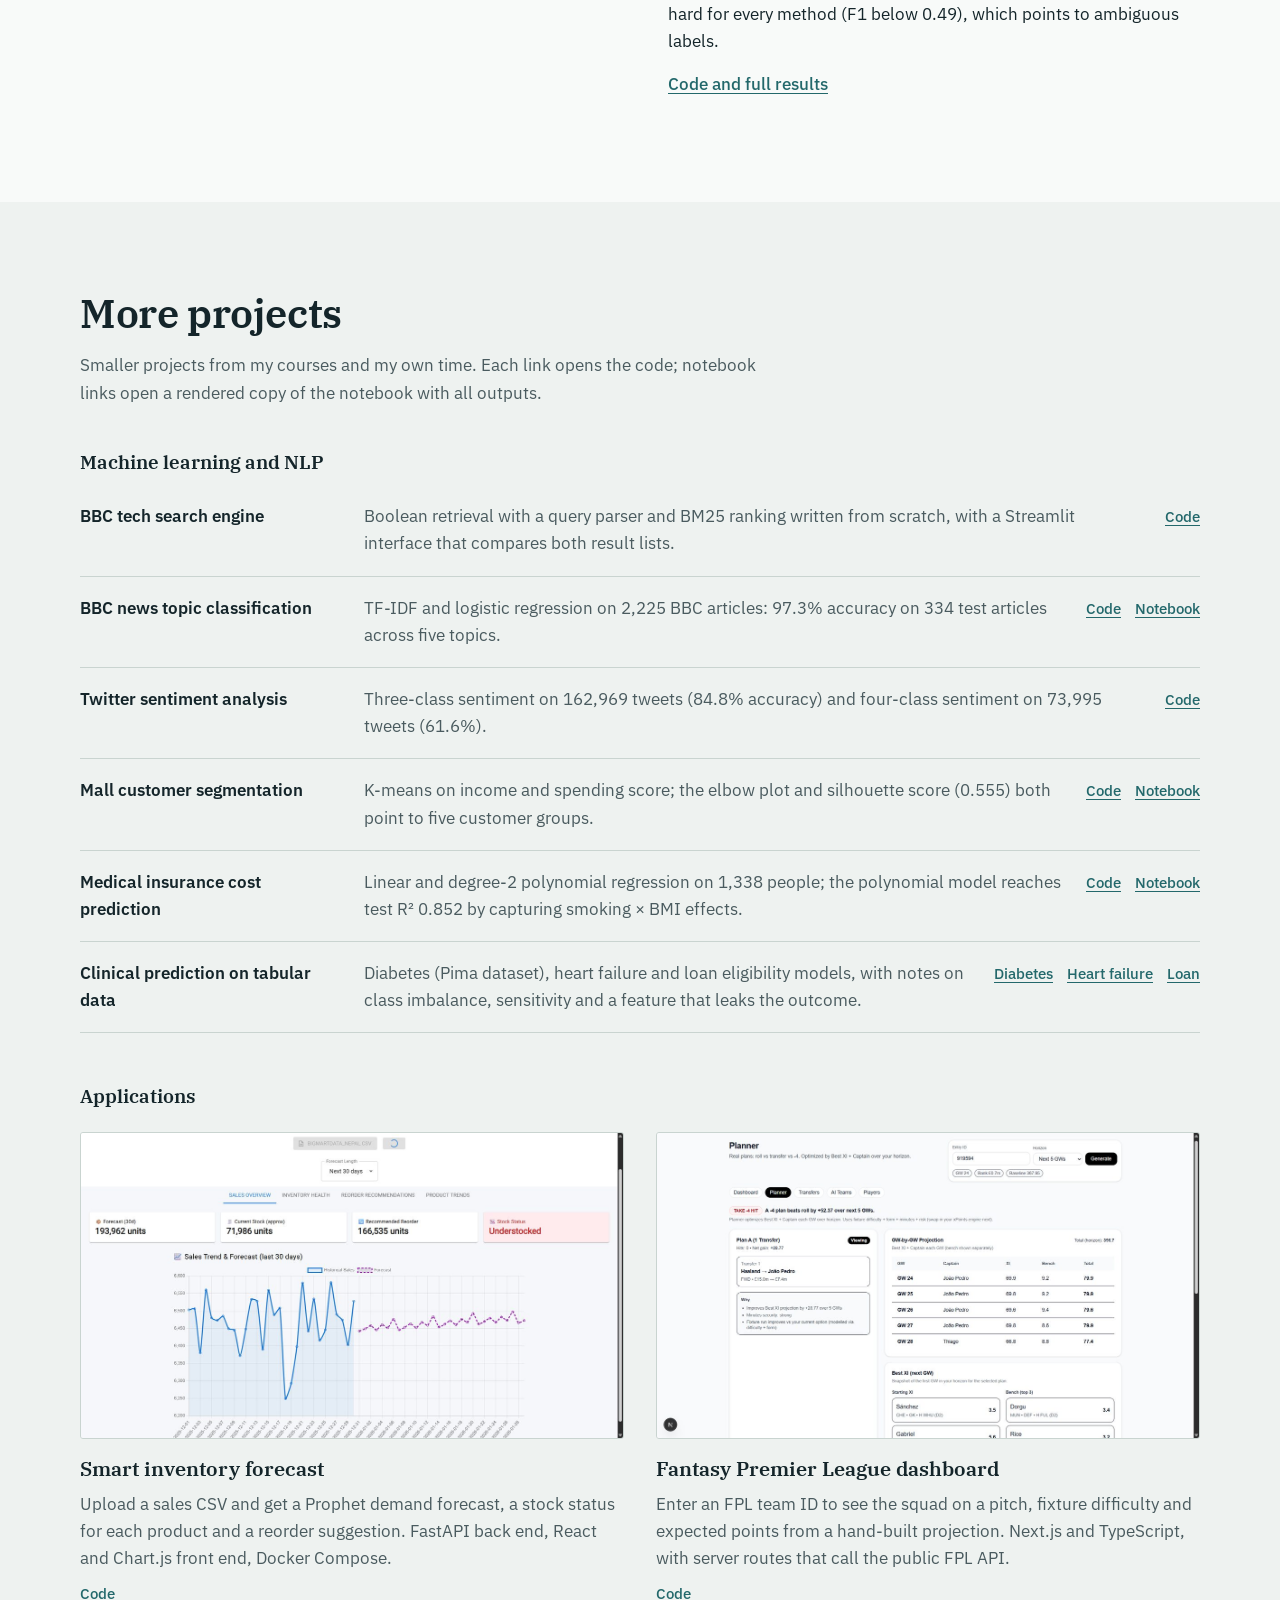
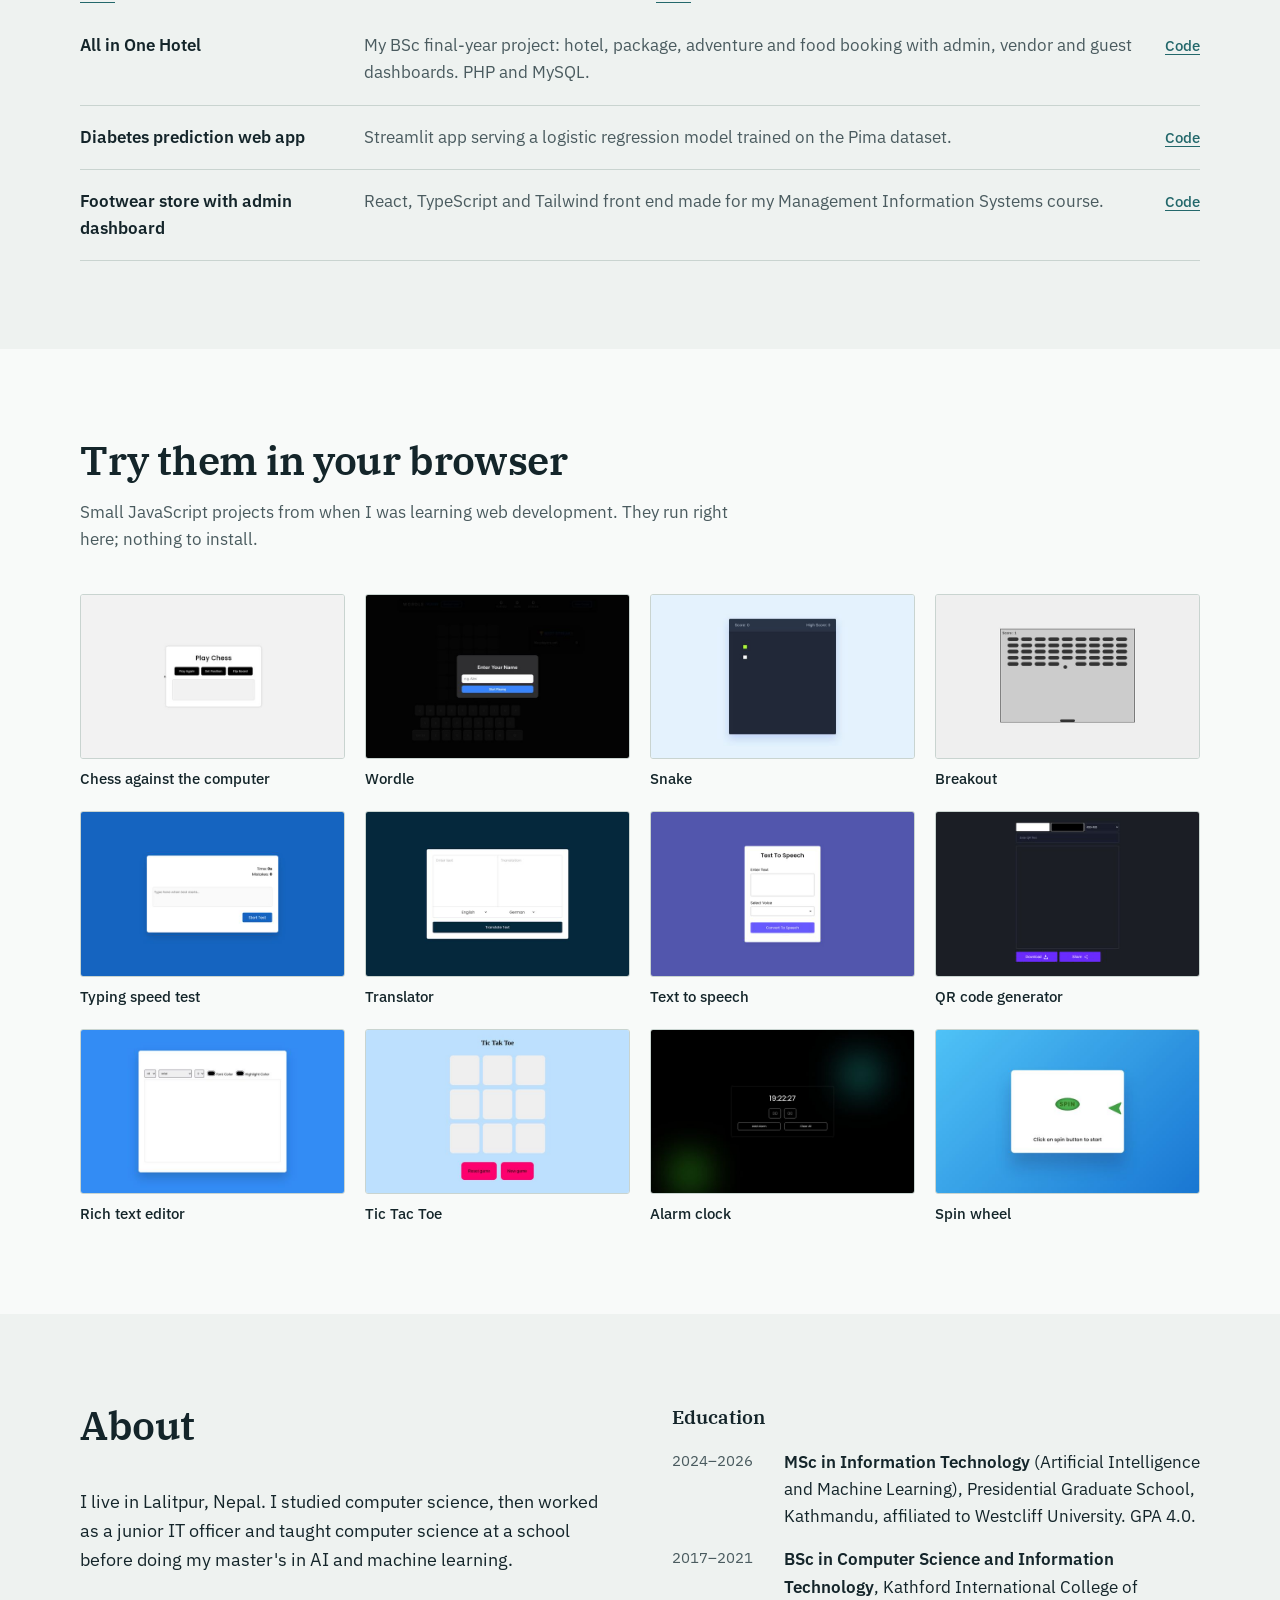
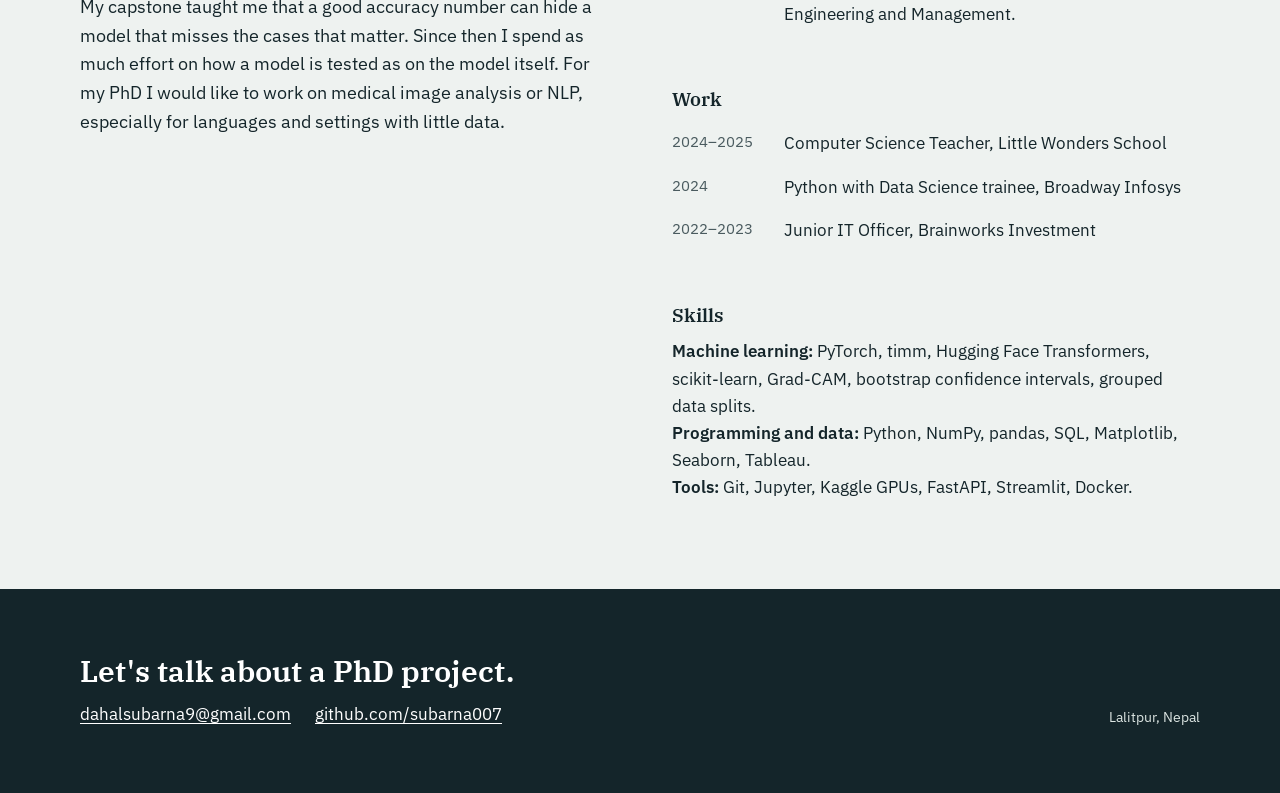
==== commit 381b219d: "Replace old template site with my research portfolio" ====
--- a/index.html
+++ b/index.html
@@ -1,604 +1,271 @@
 <!DOCTYPE html>
-   <html lang="en">
-   <head>
-      <meta charset="UTF-8">
-      <meta name="viewport" content="width=device-width, initial-scale=1.0">
-
-      <!--=============== FAVICON ===============-->
-      <link rel="shortcut icon" href="assets/img/sicon.png" type="image/x-icon">
-     
-      <!--=============== REMIXICONS ===============-->
-      <link rel="stylesheet" href="https://cdnjs.cloudflare.com/ajax/libs/remixicon/3.4.0/remixicon.css" crossorigin="">
-
-      <!--=============== CSS ===============-->
-      <link rel="stylesheet" href="assets/css/styles.css">
-
-      <title>Subarna Dahal</title>
-   </head>
-   <body>
-      <!--==================== HEADER ====================-->
-      <header class="header" id="header">
-         <nav class="nav container">
-            <a href="#" class="nav__logo">
-            <span class="nav__logo-circle">S</span>
-            <span class="nav__logo-name">SU3ARNA</span>
-            </a>
-            <div class="nav__menu" id="nav-menu">
-            <span class="nav__title">Menu</span>
-
-            <h3 class="nav__name">SU3ARNA</h3>
-            <ul class="nav__list">
-               <li class="nav__item">
-                  <a href="#home" class="nav__link active-link">Home</a>
-               </li>
-
-               <li class="nav__item">
-                  <a href="#about" class="nav__link">About Me</a>
-               </li>
-
-               <li class="nav__item">
-                  <a href="#projects" class="nav__link">Projects</a>
-               </li>
-
-               <li class="nav__item">
-                  <a href="#contact" class="nav__link nav__link-button">Contact Me</a>
-               </li>
-            </ul>
-
-            <!-- close button  -->
-            <div class="nav__close" id="nav-close">
-               <i class="ri-close-line"></i>
-            </div>
-            </div>
-
-            <div class="nav__buttons">
-
-               <!-----Theme button-->
-               <i class="ri-moon-line change-theme" id="theme-button"></i>
-
-               <!--Toggle button-->
-               <div class="nav__toggle" id="nav-toggle">
-                  <i class="ri-menu-4-line"></i>
-               </div>
-            </div>
-         </nav>
-
-
-      </header>
-
-      <!--==================== MAIN ====================-->
-      <main class="main">
-         <!--==================== HOME ====================-->
-         <section class="home section" id="home">
-            <div class="home__container container grid">
-               <h1 class="home__name">
-                  Subarna Dahal
-               </h1>
-               
-               <div class="home__perfil">
-               <div class="home__image">
-                  <img src="assets/img/homeimg.jpg" alt="image" class="home__img">
-                  
-                  <div class="home__shadow"></div>
-                  <img src="assets/img/curved-arrow.svg" alt="arrow" class="home__arrow">
-                  <img src="assets/img/random-lines.svg" alt="line" class="home__line">
-                  <div class="geometric-box">
-                     
-                  </div>
-               </div>
-              <div class="home__social">
-               <a href="https://www.instagram.com/su3arna/" target="_blank" class="home__social-link">
-                  <i class="ri-instagram-line"></i>
-               </a>
-               <a href="https://www.linkedin.com/in/subarna-dahal-99a4b0156/" target="_blank" class="home__social-link">
-                  <i class="ri-linkedin-box-line"></i>
-               </a>
-               
-               <a href="https://github.com/subarna007" target="_blank" class="home__social-link">
-                  <i class="ri-github-line"></i>
-               </a>
-               
-
-              </div>
-
-               </div>
-
-               <div class="home__info">
-               <p class="home__description">
-                  <b>Frontend Developer</b>, with knowledge in web 
-               development and design, I offer the best 
-               projects resulting in quality work.
-               </p>
-               <a href="#about" class="home__scroll">
-                  <div class="home__scroll-box">
-                     <i class="ri-arrow-down-s-line"></i>
-                  </div>
-
-                  <span class="home__scroll-text">Scroll Down</span>
-               </a>
-
-               </div>
-            </div>
-
-         </section>
-
-         <!--==================== ABOUT ====================-->
-         <section class="about section" id="about">
-            
-          <div class="about__container container grid">
-            <h2 class="section__title-1">
-              <span>About Me.</span> 
-            </h2>
-            <div class="about__perfil">
-               <div class="about__image">
-                  <img src="assets/img/IMG_4060.jpg" alt="image" class="about__img">
-                  <div class="about__shadow">  </div>
-
-                     <div class="geometric-box"></div>
-                <img src="assets/img/random-lines.svg" alt="" class="about__line">
-                <div class="about__box"></div>
-               </div>
-            </div>
-          
-            <div class="about__info">
-               <p class="about__description">
-                  Passionate about creating <b> front end Web Pages</b> with 
-             <b>React & html, css and js</b>, I also make full projects with 
-              <b>React & Node js</b>, I have done so many of projects
-              and many clients are happy with 
-              the projects i have made.
-
-               </p>
-               <ul class="about__list">
-                  <li class="about__item">
-                     <b>My Skills Are:</b> HTML, CSS, JavaScript, 
-                   React, Git & GitHub, Bootstrap, Node js & 
-                    Mongodb.
-
-                  </li>
-               </ul>
-            <div class="about__buttons">
-               <a href="#contact" class="button">
-                  <i class="ri-send-plane-line"></i>Contact Me
-               </a>
-
-               <a href="https://www.linkedin.com/in/subarna-dahal-99a4b0156/" target="_blank" class="button__ghost">
-                  <i class="ri-linkedin-box-line"></i>
-               </a>
-            </div>
-
-            </div>
-
-          </div>
-
-
-         </section>
-
-         <!--==================== SERVICES ====================-->
-         <section class="services section">
-            
-      <h2 class="section__title-2">
-         <span>Services.</span>
-      </h2>
-      <div class="services__container container grid">
-
-         <article class="services__card">
-            <div class="services__border"></div>
-
-            <div class="services__content">
-            <div class="services__icon">
-               <div class="services__box"></div>
-               <i class="ri-layout-4-line"></i>
-
-            </div>
-
-            <h2 class="services__title">Web Design</h2>
-            <p class="services__description">
-               Beautiful and elegant designs with 
-               interfaces that are intuitive, efficient 
-               and pleasant  to use for the user.
-            </p>
-            </div>
-         </article>
-
-         
-         <article class="services__card">
-            <div class="services__border"></div>
-
-            <div class="services__content">
-            <div class="services__icon">
-               <div class="services__box"></div>
-               <i class="ri-code-box-line"></i>
-            </div>
-
-            <h2 class="services__title">Development</h2>
-            <p class="services__description">
-               Custom web development tailored to your 
-               specifications, designed to provide a 
-               flawless user experience.
-               
-            </p>
-            </div>
-         </article>
-
-         
-         <article class="services__card">
-            <div class="services__border"></div>
-
-            <div class="services__content">
-            <div class="services__icon">
-               <div class="services__box"></div>
-               <i class="ri-smartphone-line"></i>
-            </div>
-
-            <h2 class="services__title">Responsive </h2>
-            <p class="services__description">
-               Design and transform website projects 
-               into mobile responsive to provide a seamless
-               user experience.
-            </p>
-            </div>
-         </article>
-
-          
-         <!-- <article class="services__card">
-            <div class="services__border"></div>
-
-            <div class="services__content">
-            <div class="services__icon">
-               <div class="services__box"></div>
-               <i class="ri-smartphone-line"></i>
-            </div>
-
-            <h2 class="services__title">Responsive </h2>
-            <p class="services__description">
-               Design and transform website projects 
-               into mobile responsive to provide a seamless
-               user experience.
-            </p>
-            </div>
-         </article> -->
-
-
+<html lang="en">
+<head>
+<meta charset="utf-8">
+<meta name="viewport" content="width=device-width, initial-scale=1">
+<title>Subarna Dahal: medical imaging and Nepali NLP</title>
+<meta name="description" content="Subarna Dahal, MSc IT (AI and ML) graduate from Nepal. Deep learning for skin lesion images and NLP for Nepali, evaluated carefully. Looking for a PhD position starting in 2027.">
+<meta property="og:title" content="Subarna Dahal: medical imaging and Nepali NLP">
+<meta property="og:description" content="Research projects, results and code by Subarna Dahal.">
+<meta property="og:image" content="img/gradcam-strip.jpg">
+<link rel="icon" href="data:image/svg+xml,%3Csvg xmlns='http://www.w3.org/2000/svg' viewBox='0 0 32 32'%3E%3Crect width='32' height='32' rx='6' fill='%2314252A'/%3E%3Ctext x='16' y='22' font-family='Georgia,serif' font-size='17' fill='%23fff' text-anchor='middle'%3ESD%3C/text%3E%3C/svg%3E">
+<link rel="preconnect" href="https://fonts.googleapis.com">
+<link rel="preconnect" href="https://fonts.gstatic.com" crossorigin>
+<link href="https://fonts.googleapis.com/css2?family=IBM+Plex+Sans:ital,wght@0,400;0,500;0,600;1,400&family=IBM+Plex+Serif:wght@500;600&display=swap" rel="stylesheet">
+<link rel="stylesheet" href="style.css">
+</head>
+<body>
+<a class="skip" href="#main">Skip to content</a>
+
+<header class="site-header">
+  <div class="wrap header-row">
+    <a class="brand" href="#top">Subarna Dahal</a>
+    <nav aria-label="Main">
+      <a href="#research">Research</a>
+      <a href="#projects">Projects</a>
+      <a href="#try">Try them</a>
+      <a href="#about">About</a>
+      <a class="nav-contact" href="mailto:dahalsubarna9@gmail.com">Contact</a>
+    </nav>
+  </div>
+</header>
+
+<main id="main">
+
+<section class="hero" id="top">
+  <div class="wrap hero-grid">
+    <div>
+      <h1>Subarna Dahal</h1>
+      <p class="lede">I train deep-learning models for <strong>medical images</strong> and for <strong>Nepali-language text</strong>, and I care most about testing them honestly: no data leakage, metrics that match how the model would be used, and results others can reproduce.</p>
+      <p class="status">MSc in IT (Artificial Intelligence and Machine Learning), Lalitpur, Nepal.<br>Looking for a <strong>PhD position starting in 2027</strong> in computer vision, NLP or medical AI.</p>
+      <p class="actions">
+        <a class="btn btn-solid" href="mailto:dahalsubarna9@gmail.com">Email me</a>
+        <a class="btn" href="https://github.com/subarna007">GitHub profile</a>
+      </p>
+    </div>
+    <dl class="facts">
+      <div><dt>Research interests</dt><dd>Medical image analysis, explainability, low-resource NLP, LLM evaluation</dd></div>
+      <div><dt>Main tools</dt><dd>PyTorch, timm, Hugging Face Transformers, scikit-learn</dd></div>
+      <div><dt>Languages</dt><dd>English, Nepali, Hindi</dd></div>
+    </dl>
+  </div>
+  <figure class="strip wrap">
+    <img src="img/gradcam-strip.jpg" width="1800" height="535" alt="Seven dermoscopic images, one per skin lesion class, each above a Grad-CAM heat map showing where the classifier looked. One benign keratosis is wrongly predicted as melanoma.">
+    <figcaption>Where my skin lesion classifier looks. Top: test images from the seven ISIC 2018 classes. Bottom: Grad-CAM for the predicted class. The label in red is a mistake: a benign keratosis called melanoma.</figcaption>
+  </figure>
+</section>
+
+<section id="research" class="section">
+  <div class="wrap">
+    <h2 class="section-title">Research projects</h2>
+
+    <article class="study">
+      <div class="study-text">
+        <h3>Skin lesion classification on ISIC 2018</h3>
+        <p class="kicker">Computer vision for medical images, a follow-up to my MSc capstone</p>
+        <p>My capstone model (ResNet-50) reached 76.7% accuracy but found only 36% of melanomas, and it had been tested on a split where photos of the same lesion could appear in both training and test data. In this follow-up I rebuilt the evaluation first, then the model.</p>
+        <ul class="points">
+          <li>Split the 10,015 HAM10000 images by <em>lesion</em>, so no lesion is in both train and test.</li>
+          <li>Chose models on validation data only and scored the test set once, with 95% bootstrap confidence intervals.</li>
+          <li>Replaced ResNet-50 with ConvNeXt-Tiny at 384 px and class-balanced sampling.</li>
+          <li>Fixed a melanoma screening threshold on validation data for 90% sensitivity.</li>
+        </ul>
+        <table class="results">
+          <caption>Held-out test set, 1,508 images</caption>
+          <thead><tr><th scope="col">Model</th><th scope="col">Balanced accuracy</th><th scope="col">Macro AUC</th><th scope="col">Melanoma sensitivity</th></tr></thead>
+          <tbody>
+            <tr><th scope="row">ResNet-50 baseline</th><td>0.713</td><td>0.932</td><td>62.2%</td></tr>
+            <tr><th scope="row">ConvNeXt-Tiny</th><td><b>0.767</b></td><td><b>0.966</b></td><td><b>82.1%</b></td></tr>
+          </tbody>
+        </table>
+        <p>With the screening threshold, the model flags <b>94.2% of test melanomas</b> at 75.5% specificity. The weak points are clear too: false alarms on benign moles and a drop on actinic keratosis (46 test images). A paper on this work is in preparation.</p>
+        <p class="links">
+          <a href="https://github.com/subarna007/skin-lesion-classification-isic2018">Code and full results</a>
+          <a href="#dermassist">See the web app</a>
+        </p>
       </div>
-    
-      
-         </section>
-
-         <!--==================== PROJECTS ====================-->
-         <section class="projects section" id="projects">
-            
-           <h2 class="section__title-1">
-            <span>Projects.</span>
-           </h2>
-
-           <div class="projects__container container grid">
-
-            <article class="projects__card">
-               <div class="projects__image">
-                  <img src="assets/img/covid.png" alt="image" class="projects__img">
-                  <a href="https://subarna007.github.io/covidwebsite/" target="_blank" class="projects__button button">
-                     <i class="ri-arrow-right-up-line"></i>
-                  </a>
-               </div>
-             
-               <div class="projects__content">
-                  <h3 class="projects__subtitle">Website</h3>
-                  <h2 class="projects__title">Covid-19</h2>
-                  <p class="projects__description">
-                  Designed covid-19 website using HTML, CSS & JS.
-                  </p>
-               </div>
-              
-             <div class="projects__buttons">
-               <a href="https://github.com/Subarna007" target="_blank"   class="projects__link">
-                  <i class="ri-github-line"></i> View
-               </a>
-               <a href="https://subarna007.github.io/covidwebsite/" target="_blank"   class="projects__link">
-                  <i class="ri-macbook-line"></i> View
-               </a>
-
-             </div>
-
-            </article>
-
-            <article class="projects__card">
-               <div class="projects__image">
-                  <img src="assets/img/hotel.png" alt="image" class="projects__img">
-                  <a href="https://subarna007.github.io/hotelwebsite/" target="_blank" class="projects__button button">
-                     <i class="ri-arrow-right-up-line"></i>
-                  </a>
-               </div>
-             
-               <div class="projects__content">
-                  <h3 class="projects__subtitle">Website</h3>
-                  <h2 class="projects__title">All in one Hotel</h2>
-                  <p class="projects__description">
-                     Designed Hotel website using HTML, CSS & JS.
-                  </p>
-               </div>
-              
-             <div class="projects__buttons">
-               <a href="https://github.com/Subarna007" target="_blank"   class="projects__link">
-                  <i class="ri-github-line"></i> View
-               </a>
-               <a href="https://subarna007.github.io/hotelwebsite/" target="_blank"   class="projects__link">
-                  <i class="ri-macbook-line"></i> View
-               </a>
-
-             </div>
-
-            </article>
-
-            <article class="projects__card">
-               <div class="projects__image">
-                  <img src="assets/img/css.png" alt="image" class="projects__img">
-                  <a href="https://subarna007.github.io/3D--SliderCSS/" target="_blank" class="projects__button button">
-                     <i class="ri-arrow-right-up-line"></i>
-                  </a>
-               </div>
-             
-               <div class="projects__content">
-                  <h3 class="projects__subtitle">Website</h3>
-                  <h2 class="projects__title">CSS 3D- Slider</h2>
-                  <p class="projects__description">
-                     Designed Slider using CSS Only.
-                  </p>
-               </div>
-              
-             <div class="projects__buttons">
-               <a href="https://github.com/Subarna007" target="_blank"   class="projects__link">
-                  <i class="ri-github-line"></i> View
-               </a>
-               <a href="https://subarna007.github.io/3D--SliderCSS/" target="_blank"   class="projects__link">
-                  <i class="ri-macbook-line"></i> View
-               </a>
-
-             </div>
-
-            </article>
-
-            <article class="projects__card">
-               <div class="projects__image">
-                  <img src="assets/img/voltii.png" alt="image" class="projects__img">
-                  <a href="
-                  https://subarna007.github.io/Voltii/" target="_blank" class="projects__button button">
-                     <i class="ri-arrow-right-up-line"></i>
-                  </a>
-               </div>
-             
-               <div class="projects__content">
-                  <h3 class="projects__subtitle">Website</h3>
-                  <h2 class="projects__title">Volti</h2>
-                  <p class="projects__description">
-                    Designed Electric charging port websites for electric vehicles.
-                  </p>
-               </div>
-              
-             <div class="projects__buttons">
-               <a href="https://github.com/Subarna007" target="_blank"   class="projects__link">
-                  <i class="ri-github-line"></i> View
-               </a>
-               <a href="
-               https://subarna007.github.io/Voltii/" target="_blank"   class="projects__link">
-                  <i class="ri-macbook-line"></i> View
-               </a>
-
-             </div>
-
-            </article>
-
-            <article class="projects__card">
-               <div class="projects__image">
-                  <img src="assets/img/autofix.png" alt="image" class="projects__img">
-                  <a href="https://subarna007.github.io/Autofix/" target="_blank" class="projects__button button">
-                     <i class="ri-arrow-right-up-line"></i>
-                  </a>
-               </div>
-             
-               <div class="projects__content">
-                  <h3 class="projects__subtitle">Website</h3>
-                  <h2 class="projects__title">AutoFix</h2>
-                  <p class="projects__description">
-                     Designed car repair website using Html, Css and Js.
-                  </p>
-               </div>
-              
-             <div class="projects__buttons">
-               <a href="https://github.com/Subarna007" target="_blank"   class="projects__link">
-                  <i class="ri-github-line"></i> View
-               </a>
-               <a href="https://subarna007.github.io/Autofix/" target="_blank"   class="projects__link">
-                  <i class="ri-macbook-line"></i> View
-               </a>
-
-             </div>
-
-            </article>
-
-            <article class="projects__card">
-               <div class="projects__image">
-                  <img src="assets/img/snake.png" alt="image" class="projects__img">
-                  <a href="https://subarna007.github.io/snakegame/" target="_blank" class="projects__button button">
-                     <i class="ri-arrow-right-up-line"></i>
-                  </a>
-               </div>
-             
-               <div class="projects__content">
-                  <h3 class="projects__subtitle">Game</h3>
-                  <h2 class="projects__title">Snake game</h2>
-                  <p class="projects__description">
-                     Designed snake game with Html,Css and Js.
-                  </p>
-               </div>
-              
-             <div class="projects__buttons">
-               <a href="https://github.com/Subarna007" target="_blank"   class="projects__link">
-                  <i class="ri-github-line"></i> View
-               </a>
-               <a href="https://subarna007.github.io/snakegame/" target="_blank"   class="projects__link">
-                  <i class="ri-macbook-line"></i>View
-               </a>
-
-             </div>
-
-            </article>
-
-
-           </div>
-
-
-
-
-         </section>
-
-         <!--==================== CONTACT ====================-->
-         <section class="contact section" id="contact">
-            <div class="contact__container grid">
-               <div class="contact__data">
-               <h2 class="section__title-2">
-                  <span>Contact Me.</span>
-               </h2>
-               <p class="contact__description-1">
-                  I will read all emails. Send me any 
-                  message you want and I'll get back to you.
-               </p>
-
-               <p class="contact__description-2">
-                  I need your <b>Name</b> and <b>Email Address</b>, but 
-                  you won't receive anything other than your reply.
-                  
-               </p>
-               
-               <div class="geometric-box"></div>
-               </div>
-
-               <div class="contact__mail">
-                  <h2 class="contact__title">
-                     Send Me A Message 
-                  </h2>
-
-                 <form action="" class="contact__form" id="contact-form">
-                  <div class="contact__group">
-
-                     <div class="contact__box">
-                        <input type="text" name="user_name" class="contact__input" id="name" required placeholder="Name ">
-                        <label for="name" class="contact__label"> Name </label>
-                     </div>
-                     
-                     <div class="contact__box">
-                        <input type="text" name="user_email" class="contact__input" id="email" required placeholder="Email Address">
-                        <label for="email" class="contact__label">Email Address</label>
-                     </div>
-
-                     <div class="contact__box">
-                        <input type="text" name="user_subject" class="contact__input" id="subject" required placeholder="Subject">
-                        <label for="subject" class="contact__label">Subject</label>
-                     </div>
-
-                     <div class="contact__box contact__area">
-                        <textarea name="user_message" id="message" class="contact__input" required placeholder="Message"></textarea>
-                        <label for="message" class="contact__label">Message</label>
-                     </div>
-                    
-                      <p class="contact__message" id="contact-message"> </p>
-
-
-
-                  </div>
-
-                    <button type="submit" class="contact__button button">
-                     <i class="ri-send-plane-line"></i> Send Message
-
-                    </button>
-
-                 </form>
-
-               </div>
-
-               <div class="contact__social">
-                   <img src="assets/img/curved-arrow.svg" alt="" class="contact__social-arrow">
-
-                   <div class="contact__social-data">
-                     <div>
-
-                        <p class="contact__social-description-1">
-                           Does not send emails
-                        </p>
-                       
-                         
-                        <p class="contact__social-description-2">
-                           Write me on my social networks
-                        </p>
-
-
-                     </div>
-                     
-                     <div class="contact__social-links">
-                        <a href="https://m.facebook.com/subarna.zayn/" target="_blank" class="contact__social-link">
-                           <i class="ri-facebook-circle-line"></i>
-                        </a>
-
-                        <a href="https://www.instagram.com/su3arna/" target="_blank" class="contact__social-link">
-                           <i class="ri-instagram-line"></i>
-                        </a>
-
-                        <a href="https://www.linkedin.com/in/subarna-dahal-99a4b0156/" target="_blank" class="contact__social-link">
-                           <i class="ri-linkedin-box-line"></i>
-                        </a>
-
-                     </div>
-
-                   </div>
-
-               </div>
-            </div>
-
-
-         </section>
-      </main>
-
-      <!--==================== FOOTER ====================-->
-      <footer class="footer">
-         
-         <div class="footer__container container grid">
-            <ul class="footer__links">
-               <li>
-                  <a href="#home" class="footer__link">Home </a>
-               </li>
-      
-               <li>
-                  <a href="#about" class="footer__link">About </a>
-               </li>
-
-               <li>
-                  <a href="#projects" class="footer__link">Projects</a>
-               </li>
-
-            </ul>
-            <span class="footer__copy">
-               &#169;subarnadahal
-          <b> Kathmandu, Nepal</b>
-            </span>
-         </div>
-
-
-
-      </footer>
-
-      <!--========== SCROLL UP ==========-->
-      
-         
-      <a href="" class="scrollup" id="scroll-up">
-         <i class="ri-arrow-up-s-line"></i>
-      </a>
-      <!--=============== SCROLLREVEAL ===============-->
-      <script src="assets/js/scrollreveal.min.js"></script>
-      
-      <!--=============== EMAIL JS ===============-->
-      <script src="https://cdn.jsdelivr.net/npm/@emailjs/browser@3/dist/email.min.js"></script>
-
-      <!--=============== MAIN JS ===============-->
-      <script src="assets/js/main.js"></script>
-   </body>
-</html>+      <figure class="study-fig">
+        <img src="img/skin-per-class.jpg" width="1400" height="626" loading="lazy" alt="Bar chart of sensitivity for each of the seven classes, comparing the ResNet-50 baseline with ConvNeXt-Tiny.">
+        <figcaption>Sensitivity per class, ResNet-50 baseline compared with ConvNeXt-Tiny.</figcaption>
+        <img src="img/skin-confusion.jpg" width="896" height="768" loading="lazy" alt="Confusion matrix of ConvNeXt-Tiny on the test set." class="narrow">
+        <figcaption>ConvNeXt-Tiny confusion matrix. The main error is nevi predicted as melanoma.</figcaption>
+      </figure>
+    </article>
+
+    <div class="app-shots" id="dermassist">
+      <h4>DermAssist: the web app around the model</h4>
+      <p>A FastAPI and JavaScript prototype that shows the seven-class probabilities, a Grad-CAM map, ABCD shape and colour measurements and the most similar cases from the training set, then suggests whether to see a dermatologist. The hospital in the demo is fictional. It needs a GPU or CPU server to run, so here are screenshots.</p>
+      <div class="shot-row">
+        <a href="img/web-home.jpg"><img src="img/web-home.jpg" width="1400" height="875" loading="lazy" alt="DermAssist home page"></a>
+        <a href="img/web-analyse.jpg"><img src="img/web-analyse.jpg" width="1400" height="875" loading="lazy" alt="DermAssist page for uploading an image to analyse"></a>
+        <a href="img/skin-abcd.jpg"><img src="img/skin-abcd.jpg" width="1200" height="879" loading="lazy" alt="ABCD measurements of a lesion: asymmetry, border, colour and diameter"></a>
+      </div>
+    </div>
+
+    <article class="study study-flip">
+      <div class="study-text">
+        <h3>Fine-tuning vs. zero-shot LLMs for Nepali sentiment</h3>
+        <p class="kicker">NLP for a low-resource language, compared with large language models</p>
+        <p>Is it still worth fine-tuning a small model for a low-resource language, or can a general LLM do the job with no training? I compared three approaches on the same test set of Nepali COVID-19 tweets (33.5k tweets, three classes), after removing duplicate tweets so none could leak from training into test.</p>
+        <table class="results">
+          <caption>Test set, 3,346 tweets. Macro-F1 is the main metric because the classes are unbalanced.</caption>
+          <thead><tr><th scope="col">Method</th><th scope="col">Labelled examples</th><th scope="col">Macro-F1</th></tr></thead>
+          <tbody>
+            <tr><th scope="row">TF-IDF + logistic regression</th><td>26,764</td><td>0.657</td></tr>
+            <tr><th scope="row">Qwen2.5-3B, zero-shot</th><td>0</td><td>0.480</td></tr>
+            <tr><th scope="row">Qwen2.5-3B, 2 examples per class</th><td>6</td><td>0.539</td></tr>
+            <tr><th scope="row">Fine-tuned XLM-RoBERTa</th><td>26,764</td><td><b>0.707</b></td></tr>
+          </tbody>
+        </table>
+        <p>Fine-tuning still wins clearly, and a simple character n-gram baseline beats the untrained LLM. The LLM's errors are biased, not random: zero-shot it calls 581 of 1,360 negative tweets positive. Neutral is hard for every method (F1 below 0.49), which points to ambiguous labels.</p>
+        <p class="links">
+          <a href="https://github.com/subarna007/nepali-sentiment-finetune-vs-llm">Code and full results</a>
+        </p>
+      </div>
+      <figure class="study-fig">
+        <img src="img/nepali-macro-f1.jpg" width="1400" height="597" loading="lazy" alt="Bar chart of macro-F1 for the four methods.">
+        <figcaption>Macro-F1 by method.</figcaption>
+        <img src="img/nepali-per-class.jpg" width="1400" height="626" loading="lazy" alt="Bar chart of F1 for negative, neutral and positive tweets for each method.">
+        <figcaption>F1 per class. Neutral tweets are the weak spot for all methods.</figcaption>
+      </figure>
+    </article>
+  </div>
+</section>
+
+<section id="projects" class="section section-alt">
+  <div class="wrap">
+    <h2 class="section-title">More projects</h2>
+    <p class="section-intro">Smaller projects from my courses and my own time. Each link opens the code; notebook links open a rendered copy of the notebook with all outputs.</p>
+
+    <h3 class="group">Machine learning and NLP</h3>
+    <ul class="proj-list">
+      <li>
+        <div class="proj-name">BBC tech search engine</div>
+        <p>Boolean retrieval with a query parser and BM25 ranking written from scratch, with a Streamlit interface that compares both result lists.</p>
+        <div class="proj-links"><a href="https://github.com/subarna007/ir-final-project">Code</a></div>
+      </li>
+      <li>
+        <div class="proj-name">BBC news topic classification</div>
+        <p>TF-IDF and logistic regression on 2,225 BBC articles: 97.3% accuracy on 334 test articles across five topics.</p>
+        <div class="proj-links"><a href="https://github.com/subarna007/textprocessing_nlp">Code</a><a href="https://nbviewer.org/github/subarna007/textprocessing_nlp/blob/main/Text%20Processing%20Regression.ipynb">Notebook</a></div>
+      </li>
+      <li>
+        <div class="proj-name">Twitter sentiment analysis</div>
+        <p>Three-class sentiment on 162,969 tweets (84.8% accuracy) and four-class sentiment on 73,995 tweets (61.6%).</p>
+        <div class="proj-links"><a href="https://github.com/subarna007/twitter_sentiment_analysis">Code</a></div>
+      </li>
+      <li>
+        <div class="proj-name">Mall customer segmentation</div>
+        <p>K-means on income and spending score; the elbow plot and silhouette score (0.555) both point to five customer groups.</p>
+        <div class="proj-links"><a href="https://github.com/subarna007/k-mean-clustering">Code</a><a href="https://nbviewer.org/github/subarna007/k-mean-clustering/blob/main/mall-customer-segmentation-k-mean-clustering.ipynb">Notebook</a></div>
+      </li>
+      <li>
+        <div class="proj-name">Medical insurance cost prediction</div>
+        <p>Linear and degree-2 polynomial regression on 1,338 people; the polynomial model reaches test R² 0.852 by capturing smoking × BMI effects.</p>
+        <div class="proj-links"><a href="https://github.com/subarna007/insurancemodel">Code</a><a href="https://nbviewer.org/github/subarna007/insurancemodel/blob/main/Insurance%20Regression%20Model.ipynb">Notebook</a></div>
+      </li>
+      <li>
+        <div class="proj-name">Clinical prediction on tabular data</div>
+        <p>Diabetes (Pima dataset), heart failure and loan eligibility models, with notes on class imbalance, sensitivity and a feature that leaks the outcome.</p>
+        <div class="proj-links"><a href="https://github.com/subarna007/diabetes-prediction-model">Diabetes</a><a href="https://github.com/subarna007/heart_failure-model">Heart failure</a><a href="https://github.com/subarna007/loan-prediction-model">Loan</a></div>
+      </li>
+    </ul>
+
+    <h3 class="group">Applications</h3>
+    <div class="apps">
+      <article class="app">
+        <img src="img/inventory.jpg" width="1200" height="675" loading="lazy" alt="Smart inventory dashboard with a sales chart">
+        <div>
+          <h4>Smart inventory forecast</h4>
+          <p>Upload a sales CSV and get a Prophet demand forecast, a stock status for each product and a reorder suggestion. FastAPI back end, React and Chart.js front end, Docker Compose.</p>
+          <div class="proj-links"><a href="https://github.com/subarna007/smart-inventory-forecast">Code</a></div>
+        </div>
+      </article>
+      <article class="app">
+        <img src="img/fpl.jpg" width="1200" height="675" loading="lazy" alt="Fantasy Premier League dashboard showing a squad on a pitch">
+        <div>
+          <h4>Fantasy Premier League dashboard</h4>
+          <p>Enter an FPL team ID to see the squad on a pitch, fixture difficulty and expected points from a hand-built projection. Next.js and TypeScript, with server routes that call the public FPL API.</p>
+          <div class="proj-links"><a href="https://github.com/subarna007/fpl-helper">Code</a></div>
+        </div>
+      </article>
+    </div>
+    <ul class="proj-list compact">
+      <li>
+        <div class="proj-name">All in One Hotel</div>
+        <p>My BSc final-year project: hotel, package, adventure and food booking with admin, vendor and guest dashboards. PHP and MySQL.</p>
+        <div class="proj-links"><a href="https://github.com/subarna007/7sem-project">Code</a></div>
+      </li>
+      <li>
+        <div class="proj-name">Diabetes prediction web app</div>
+        <p>Streamlit app serving a logistic regression model trained on the Pima dataset.</p>
+        <div class="proj-links"><a href="https://github.com/subarna007/streamlitprojects">Code</a></div>
+      </li>
+      <li>
+        <div class="proj-name">Footwear store with admin dashboard</div>
+        <p>React, TypeScript and Tailwind front end made for my Management Information Systems course.</p>
+        <div class="proj-links"><a href="https://github.com/subarna007/mis_project">Code</a></div>
+      </li>
+    </ul>
+  </div>
+</section>
+
+<section id="try" class="section">
+  <div class="wrap">
+    <h2 class="section-title">Try them in your browser</h2>
+    <p class="section-intro">Small JavaScript projects from when I was learning web development. They run right here; nothing to install.</p>
+    <div class="demo-grid">
+      <a class="demo" href="demos/chessgame/"><img src="img/demo-chessgame.jpg" width="640" height="400" loading="lazy" alt=""><span>Chess against the computer</span></a>
+      <a class="demo" href="demos/wordle/"><img src="img/demo-wordle.jpg" width="640" height="400" loading="lazy" alt=""><span>Wordle</span></a>
+      <a class="demo" href="demos/snakegame/"><img src="img/demo-snakegame.jpg" width="640" height="400" loading="lazy" alt=""><span>Snake</span></a>
+      <a class="demo" href="demos/breakout-game/"><img src="img/demo-breakout-game.jpg" width="640" height="400" loading="lazy" alt=""><span>Breakout</span></a>
+      <a class="demo" href="demos/typetest/"><img src="img/demo-typetest.jpg" width="640" height="400" loading="lazy" alt=""><span>Typing speed test</span></a>
+      <a class="demo" href="demos/translatorapp/"><img src="img/demo-translatorapp.jpg" width="640" height="400" loading="lazy" alt=""><span>Translator</span></a>
+      <a class="demo" href="demos/text-speechapp/"><img src="img/demo-text-speechapp.jpg" width="640" height="400" loading="lazy" alt=""><span>Text to speech</span></a>
+      <a class="demo" href="demos/qrcodegenerator/"><img src="img/demo-qrcodegenerator.jpg" width="640" height="400" loading="lazy" alt=""><span>QR code generator</span></a>
+      <a class="demo" href="demos/texteditor/"><img src="img/demo-texteditor.jpg" width="640" height="400" loading="lazy" alt=""><span>Rich text editor</span></a>
+      <a class="demo" href="demos/tictaktoe/"><img src="img/demo-tictaktoe.jpg" width="640" height="400" loading="lazy" alt=""><span>Tic Tac Toe</span></a>
+      <a class="demo" href="demos/alarmclock/"><img src="img/demo-alarmclock.jpg" width="640" height="400" loading="lazy" alt=""><span>Alarm clock</span></a>
+      <a class="demo" href="demos/spinwheel/"><img src="img/demo-spinwheel.jpg" width="640" height="400" loading="lazy" alt=""><span>Spin wheel</span></a>
+    </div>
+  </div>
+</section>
+
+<section id="about" class="section section-alt">
+  <div class="wrap about-grid">
+    <div>
+      <h2 class="section-title">About</h2>
+      <p>I live in Lalitpur, Nepal. I studied computer science, then worked as a junior IT officer and taught computer science at a school before doing my master's in AI and machine learning.</p>
+      <p>My capstone taught me that a good accuracy number can hide a model that misses the cases that matter. Since then I spend as much effort on how a model is tested as on the model itself. For my PhD I would like to work on medical image analysis or NLP, especially for languages and settings with little data.</p>
+    </div>
+    <div>
+      <h3 class="group">Education</h3>
+      <ol class="timeline">
+        <li><span class="when">2024–2026</span><div><b>MSc in Information Technology</b> (Artificial Intelligence and Machine Learning), Presidential Graduate School, Kathmandu, affiliated to Westcliff University. GPA 4.0.</div></li>
+        <li><span class="when">2017–2021</span><div><b>BSc in Computer Science and Information Technology</b>, Kathford International College of Engineering and Management.</div></li>
+      </ol>
+      <h3 class="group">Work</h3>
+      <ol class="timeline">
+        <li><span class="when">2024–2025</span><div>Computer Science Teacher, Little Wonders School</div></li>
+        <li><span class="when">2024</span><div>Python with Data Science trainee, Broadway Infosys</div></li>
+        <li><span class="when">2022–2023</span><div>Junior IT Officer, Brainworks Investment</div></li>
+      </ol>
+      <h3 class="group">Skills</h3>
+      <p class="skills"><b>Machine learning:</b> PyTorch, timm, Hugging Face Transformers, scikit-learn, Grad-CAM, bootstrap confidence intervals, grouped data splits.<br><b>Programming and data:</b> Python, NumPy, pandas, SQL, Matplotlib, Seaborn, Tableau.<br><b>Tools:</b> Git, Jupyter, Kaggle GPUs, FastAPI, Streamlit, Docker.</p>
+    </div>
+  </div>
+</section>
+
+</main>
+
+<footer class="site-footer" id="contact">
+  <div class="wrap footer-row">
+    <div>
+      <p class="footer-big">Let's talk about a PhD project.</p>
+      <p class="footer-links"><a href="mailto:dahalsubarna9@gmail.com">dahalsubarna9@gmail.com</a><a href="https://github.com/subarna007">github.com/subarna007</a></p>
+    </div>
+    <p class="small">Lalitpur, Nepal</p>
+  </div>
+</footer>
+</body>
+</html>
--- a/style.css
+++ b/style.css
@@ -0,0 +1,172 @@
+:root {
+  --mist: #EEF2F0;
+  --paper: #F8FAF9;
+  --ink: #14252A;
+  --ink-2: #4A5B5F;
+  --rule: #C9D4D0;
+  --crimson: #B5172F;
+  --teal: #23686B;
+  --serif: "IBM Plex Serif", Georgia, serif;
+  --sans: "IBM Plex Sans", system-ui, -apple-system, "Segoe UI", sans-serif;
+}
+
+* { box-sizing: border-box; }
+html { scroll-behavior: smooth; scroll-padding-top: 72px; }
+@media (prefers-reduced-motion: reduce) { html { scroll-behavior: auto; } }
+
+body {
+  margin: 0;
+  background: var(--paper);
+  color: var(--ink);
+  font: 400 17px/1.6 var(--sans);
+  -webkit-font-smoothing: antialiased;
+}
+img { max-width: 100%; height: auto; display: block; }
+a { color: var(--teal); text-decoration-thickness: 1px; text-underline-offset: 3px; }
+a:hover { color: var(--crimson); }
+:focus-visible { outline: 3px solid var(--crimson); outline-offset: 3px; border-radius: 2px; }
+b, strong { font-weight: 600; }
+
+.wrap { width: min(1120px, 100% - 40px); margin-inline: auto; }
+.skip { position: absolute; left: -999px; top: 8px; background: var(--ink); color: #fff; padding: 8px 12px; z-index: 100; }
+.skip:focus { left: 8px; }
+
+/* header */
+.site-header {
+  position: sticky; top: 0; z-index: 10;
+  background: rgba(248, 250, 249, .92);
+  backdrop-filter: blur(8px);
+  border-bottom: 1px solid var(--rule);
+}
+.header-row { display: flex; align-items: center; justify-content: space-between; height: 60px; gap: 16px; }
+.brand { font: 600 19px/1 var(--serif); color: var(--ink); text-decoration: none; }
+nav { display: flex; gap: 22px; align-items: center; }
+nav a { color: var(--ink-2); text-decoration: none; font-size: 15px; }
+nav a:hover { color: var(--ink); }
+.nav-contact { color: var(--crimson) !important; font-weight: 500; }
+
+/* hero */
+.hero { padding: 72px 0 40px; }
+.hero-grid { display: grid; grid-template-columns: 1.6fr 1fr; gap: 64px; align-items: end; }
+h1 {
+  font: 600 clamp(44px, 7vw, 84px)/1 var(--serif);
+  letter-spacing: -0.02em;
+  margin: 0 0 24px;
+}
+.lede { font-size: 21px; line-height: 1.55; max-width: 34em; margin: 0 0 18px; }
+.status { color: var(--ink-2); margin: 0 0 28px; }
+.actions { display: flex; gap: 12px; flex-wrap: wrap; margin: 0; }
+.btn {
+  display: inline-block; padding: 11px 18px; border: 1.5px solid var(--ink);
+  border-radius: 4px; color: var(--ink); text-decoration: none; font-weight: 500; font-size: 16px;
+}
+.btn:hover { background: var(--mist); color: var(--ink); }
+.btn-solid { background: var(--ink); color: #fff; }
+.btn-solid:hover { background: var(--crimson); border-color: var(--crimson); color: #fff; }
+
+.facts { margin: 0; border-left: 3px solid var(--crimson); padding-left: 22px; }
+.facts div + div { margin-top: 16px; }
+.facts dt { font-size: 14px; color: var(--ink-2); }
+.facts dd { margin: 2px 0 0; font-size: 16px; }
+
+.strip { margin-top: 56px; margin-bottom: 0; }
+.strip img { border-radius: 3px; background: #fff; }
+.strip figcaption { margin-top: 12px; font-size: 15px; color: var(--ink-2); max-width: 52em; }
+
+/* sections */
+.section { padding: 88px 0; }
+.section-alt { background: var(--mist); }
+.section-title { font: 600 clamp(30px, 4vw, 40px)/1.15 var(--serif); margin: 0 0 40px; letter-spacing: -0.01em; }
+.section-intro { color: var(--ink-2); max-width: 40em; margin: -24px 0 40px; }
+h3, h4 { font-family: var(--serif); font-weight: 600; }
+
+.study { display: grid; grid-template-columns: 1fr 1fr; gap: 56px; align-items: start; }
+.study + .app-shots, .app-shots + .study { margin-top: 72px; }
+.study-flip .study-text { order: 2; }
+.study h3 { font-size: 27px; line-height: 1.2; margin: 0 0 6px; }
+.kicker { color: var(--crimson); font-size: 15px; margin: 0 0 18px; }
+.study-text p { margin: 0 0 16px; }
+.points { padding-left: 20px; margin: 0 0 22px; }
+.points li { margin-bottom: 6px; }
+.study-fig { margin: 0; position: sticky; top: 84px; }
+.study-fig img { background: #fff; border: 1px solid var(--rule); border-radius: 3px; }
+.study-fig img.narrow { max-width: 78%; }
+.study-fig figcaption { font-size: 14px; color: var(--ink-2); margin: 8px 0 24px; }
+
+.results { width: 100%; border-collapse: collapse; margin: 6px 0 20px; font-size: 15px; font-variant-numeric: tabular-nums; }
+.results caption { caption-side: bottom; text-align: left; font-size: 13.5px; color: var(--ink-2); padding-top: 8px; }
+.results th, .results td { padding: 9px 10px 9px 0; border-bottom: 1px solid var(--rule); text-align: left; vertical-align: top; }
+.results thead th { font-weight: 500; color: var(--ink-2); font-size: 13.5px; border-bottom: 1.5px solid var(--ink); }
+.results tbody th { font-weight: 400; }
+.results td b { color: var(--crimson); }
+
+.links { display: flex; gap: 20px; flex-wrap: wrap; font-weight: 500; }
+
+.app-shots { border-top: 1px solid var(--rule); padding-top: 40px; }
+.app-shots h4 { font-size: 21px; margin: 0 0 8px; }
+.app-shots p { max-width: 46em; color: var(--ink-2); margin: 0 0 22px; }
+.shot-row { display: grid; grid-template-columns: repeat(3, 1fr); gap: 16px; }
+.shot-row img { border: 1px solid var(--rule); border-radius: 3px; aspect-ratio: 16 / 10; object-fit: cover; object-position: top; width: 100%; }
+.shot-row a:hover img { border-color: var(--teal); }
+
+/* project lists */
+.group { font-size: 19px; margin: 48px 0 8px; }
+.group:first-of-type { margin-top: 0; }
+.proj-list { list-style: none; padding: 0; margin: 0; }
+.proj-list li {
+  display: grid; grid-template-columns: 260px 1fr auto; gap: 24px;
+  padding: 18px 0; border-bottom: 1px solid var(--rule); align-items: baseline;
+}
+.proj-name { font-weight: 600; }
+.proj-list p { margin: 0; color: var(--ink-2); }
+.proj-links { display: flex; gap: 14px; white-space: nowrap; font-weight: 500; font-size: 15px; }
+.compact { margin-top: 8px; }
+
+.apps { display: grid; grid-template-columns: 1fr 1fr; gap: 32px; margin: 20px 0 8px; }
+.app img { border: 1px solid var(--rule); border-radius: 3px; margin-bottom: 14px; }
+.app h4 { font-size: 20px; margin: 0 0 6px; }
+.app p { margin: 0 0 10px; color: var(--ink-2); }
+
+/* demos */
+.demo-grid { display: grid; grid-template-columns: repeat(4, 1fr); gap: 20px; }
+.demo { text-decoration: none; color: var(--ink); }
+.demo img { border-radius: 3px; border: 1px solid var(--rule); aspect-ratio: 8 / 5; object-fit: cover; }
+.demo span { display: block; margin-top: 8px; font-weight: 500; font-size: 15px; }
+.demo:hover img { border-color: var(--crimson); }
+.demo:hover span { color: var(--crimson); }
+
+/* about */
+.about-grid { display: grid; grid-template-columns: 1fr 1fr; gap: 64px; }
+.about-grid > div:first-child p { font-size: 18px; max-width: 32em; }
+.timeline { list-style: none; padding: 0; margin: 0 0 8px; }
+.timeline li { display: grid; grid-template-columns: 96px 1fr; gap: 16px; padding: 8px 0; }
+.when { color: var(--ink-2); font-size: 15px; font-variant-numeric: tabular-nums; }
+.skills { margin: 0; }
+
+/* footer */
+.site-footer { background: var(--ink); color: #DCE5E2; padding: 64px 0; }
+.footer-row { display: flex; justify-content: space-between; align-items: end; gap: 24px; flex-wrap: wrap; }
+.footer-big { font: 600 30px/1.2 var(--serif); color: #fff; margin: 0 0 12px; }
+.site-footer a { color: #fff; }
+.site-footer a:hover { color: #F2A3AF; }
+.footer-links { display: flex; gap: 24px; flex-wrap: wrap; margin: 0; }
+.small { font-size: 14px; margin: 0; }
+
+/* responsive */
+@media (max-width: 960px) {
+  .hero-grid, .study, .about-grid, .apps { grid-template-columns: 1fr; gap: 36px; }
+  .study-flip .study-text { order: 0; }
+  .study-fig { position: static; }
+  .demo-grid { grid-template-columns: repeat(3, 1fr); }
+  .proj-list li { grid-template-columns: 1fr; gap: 6px; }
+}
+@media (max-width: 640px) {
+  body { font-size: 16px; }
+  nav a:not(.nav-contact) { display: none; }
+  .hero { padding-top: 44px; }
+  .lede { font-size: 18px; }
+  .section { padding: 64px 0; }
+  .shot-row { grid-template-columns: 1fr; }
+  .demo-grid { grid-template-columns: repeat(2, 1fr); }
+  .results { font-size: 14px; }
+}
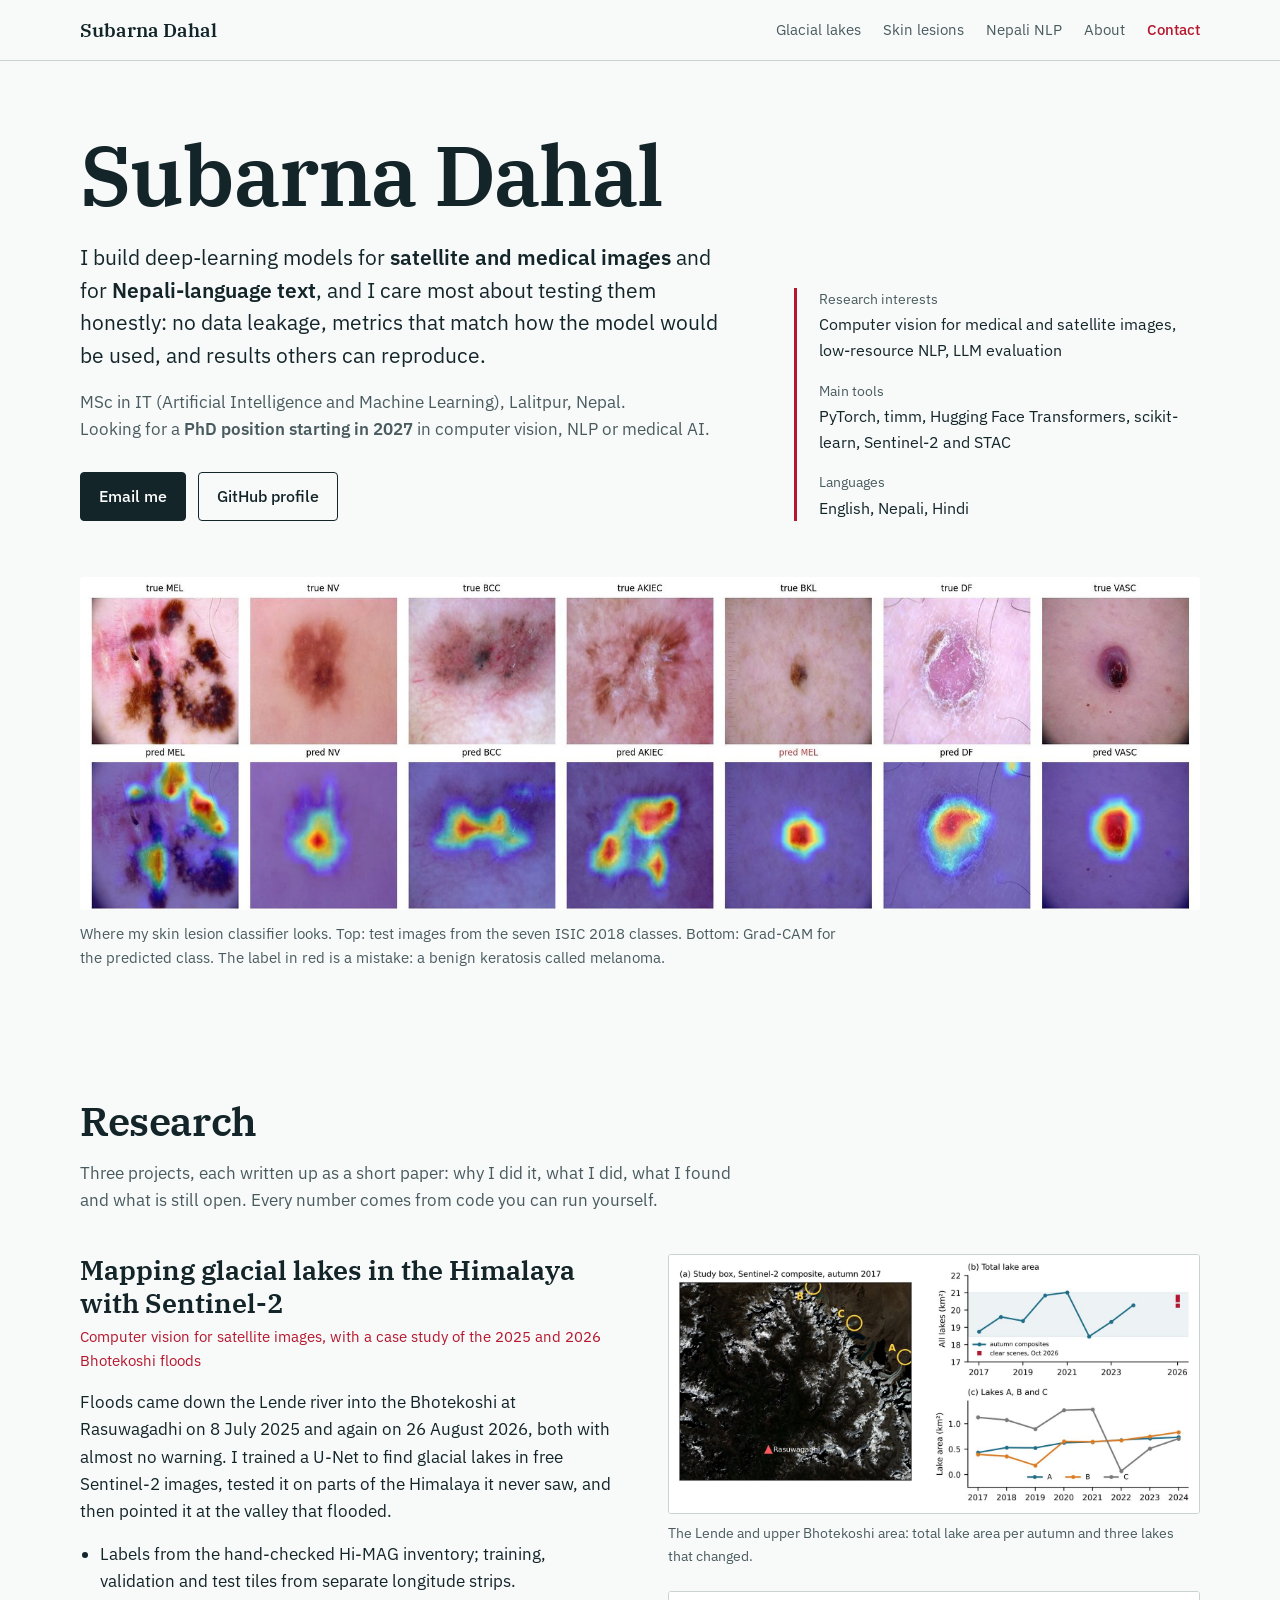
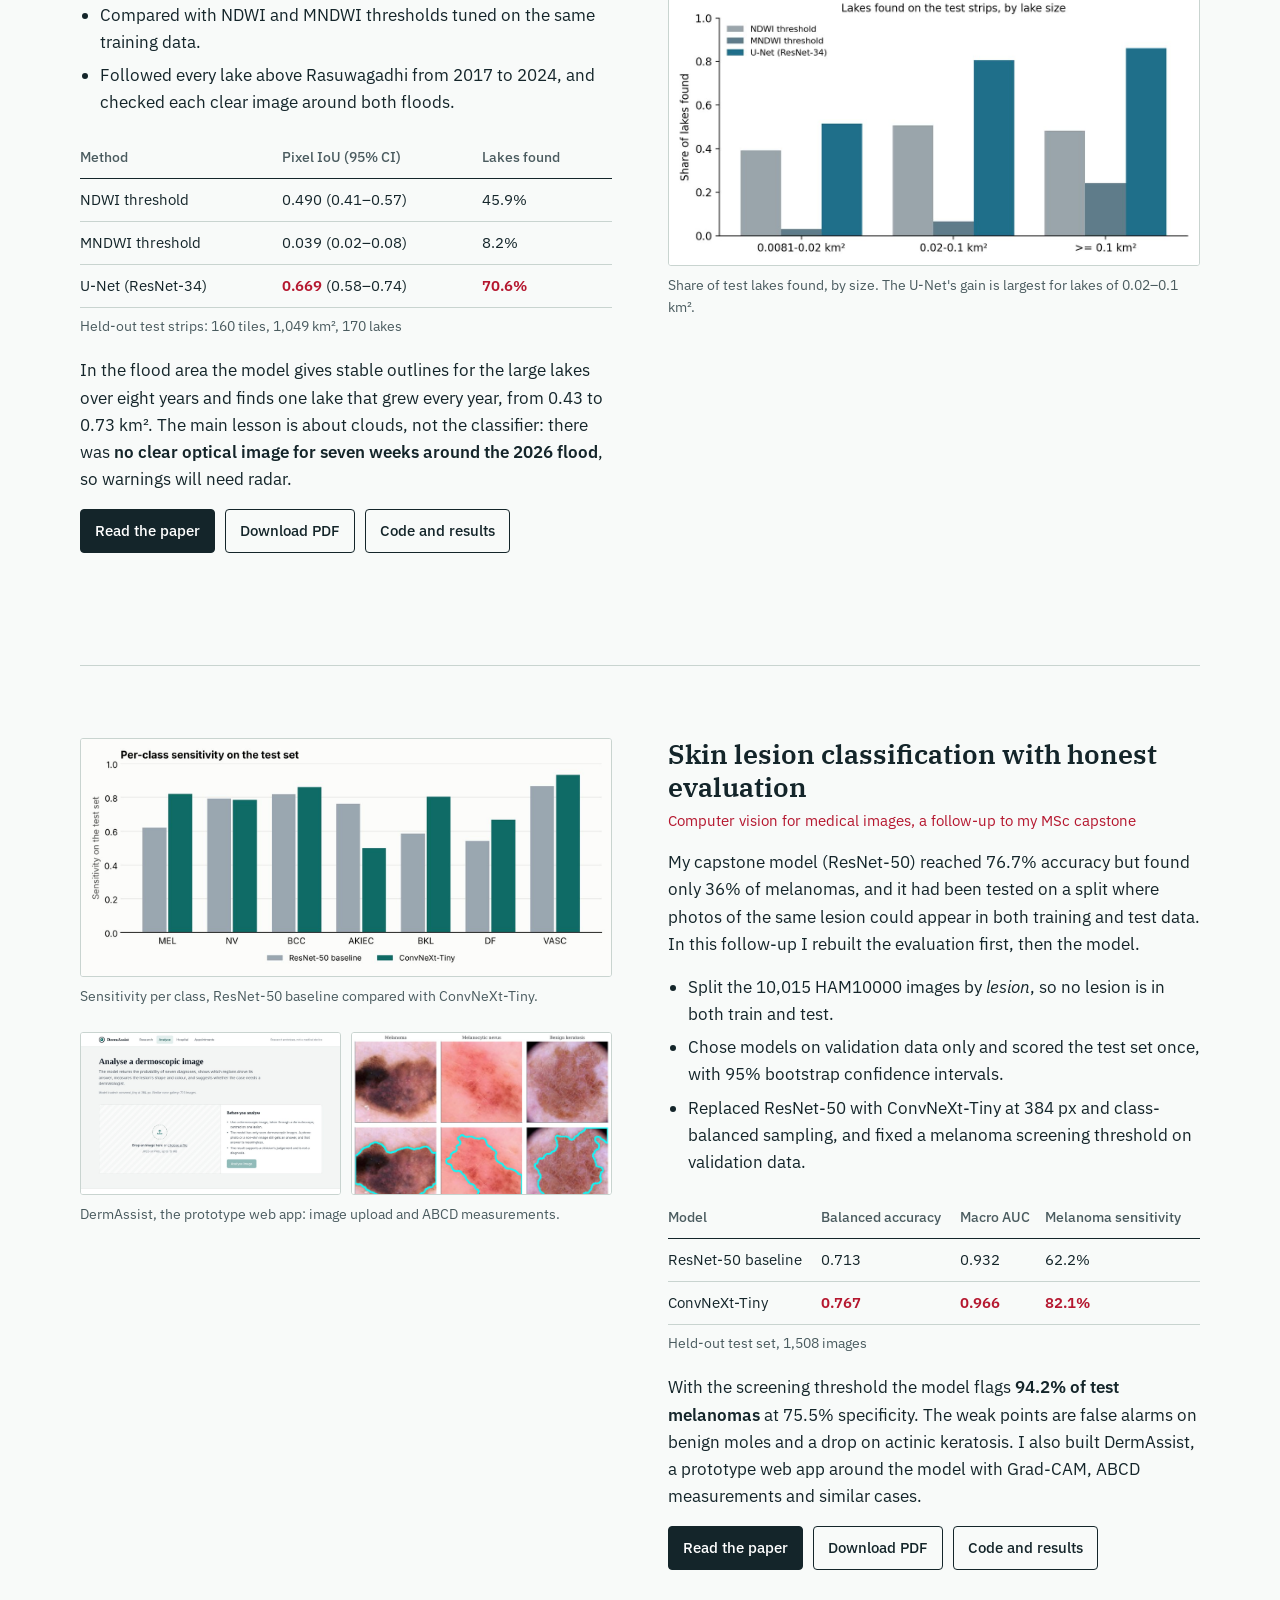
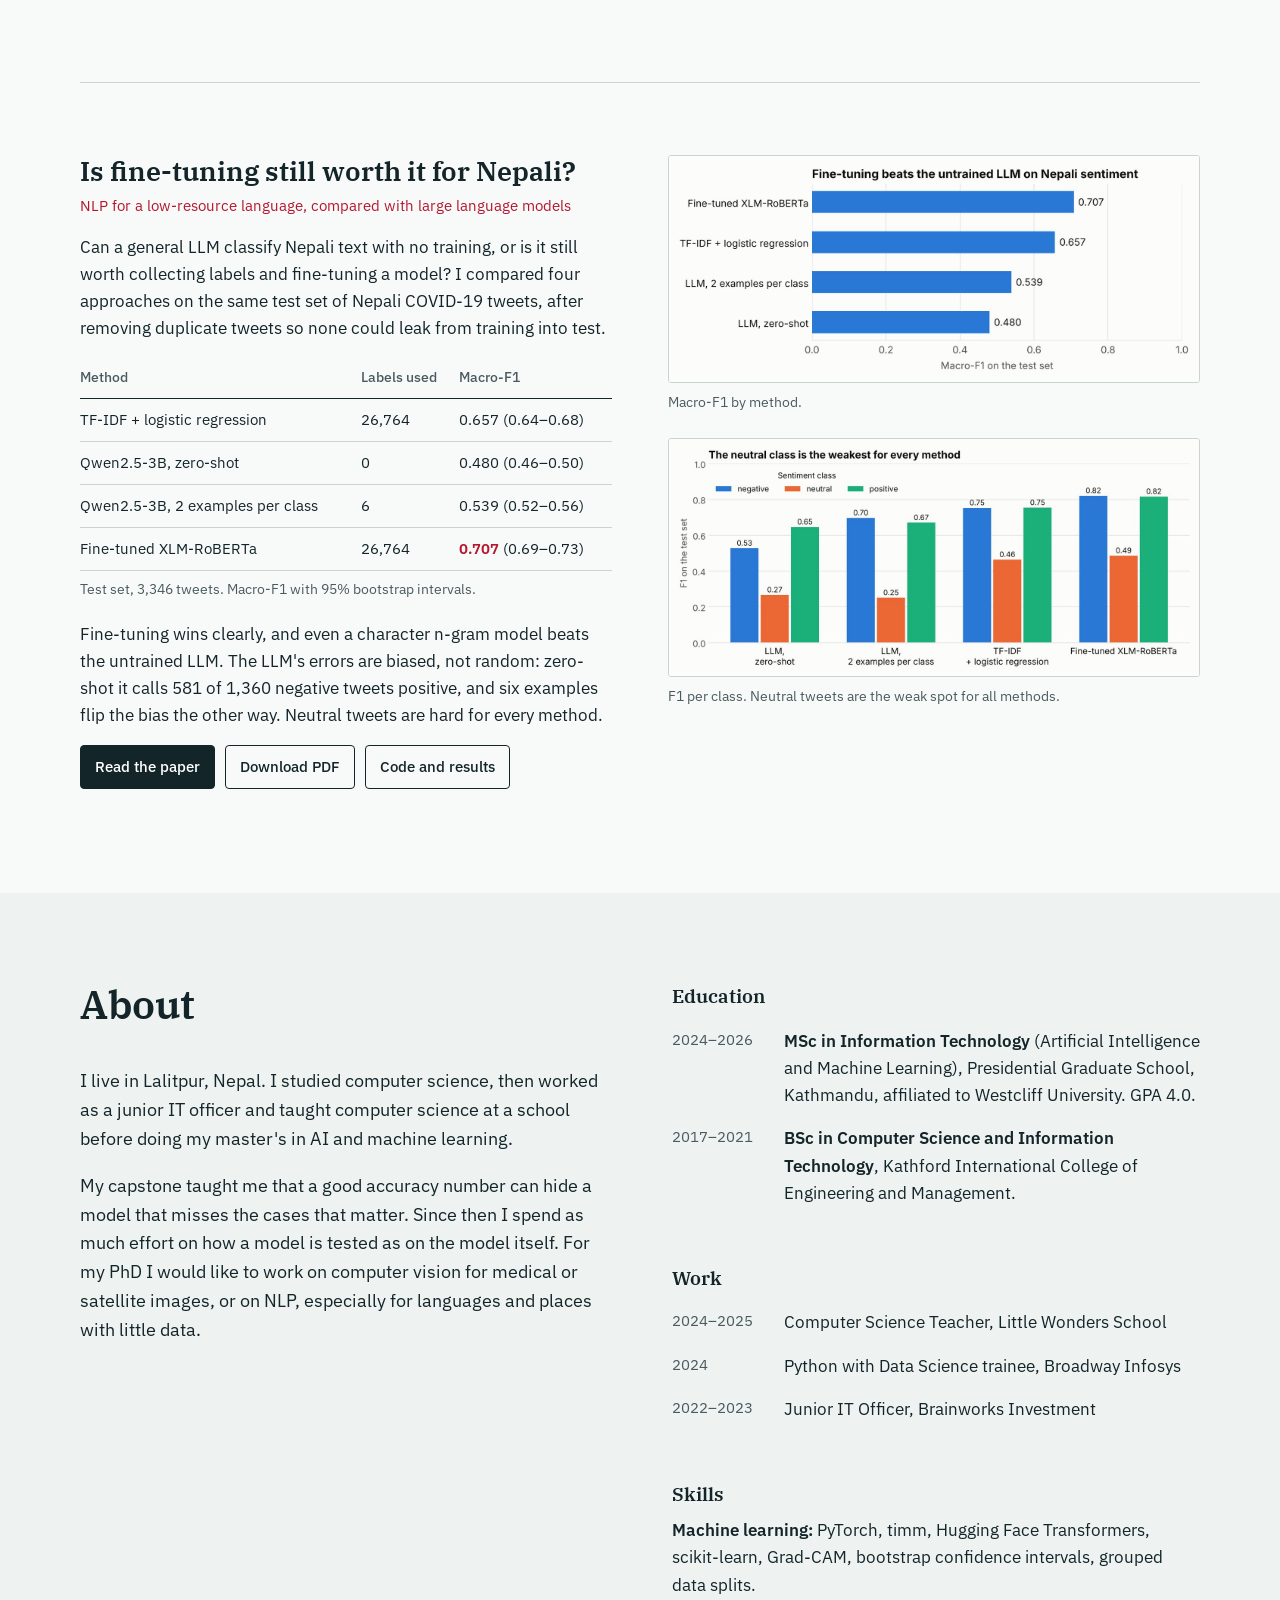
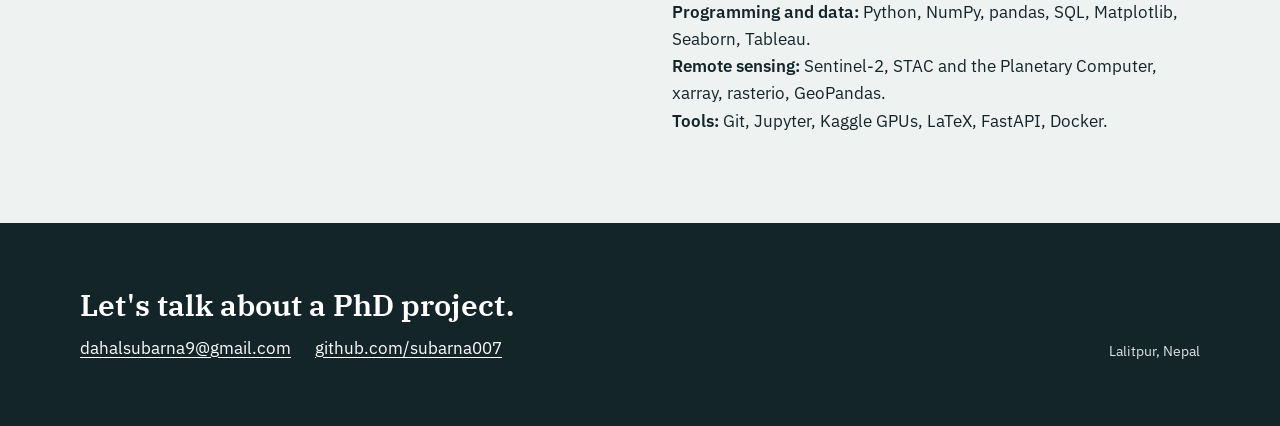
==== commit 5d1054b4: "Show the three research projects with their papers; remove small apps and demos" ====
--- a/index.html
+++ b/index.html
@@ -3,8 +3,8 @@
 <head>
 <meta charset="utf-8">
 <meta name="viewport" content="width=device-width, initial-scale=1">
-<title>Subarna Dahal: medical imaging and Nepali NLP</title>
-<meta name="description" content="Subarna Dahal, MSc IT (AI and ML) graduate from Nepal. Deep learning for skin lesion images and NLP for Nepali, evaluated carefully. Looking for a PhD position starting in 2027.">
+<title>Subarna Dahal: computer vision and Nepali NLP research</title>
+<meta name="description" content="Subarna Dahal, MSc IT (AI and ML) graduate from Nepal. Research on glacial lake mapping from satellite images, skin lesion classification and Nepali NLP, with papers and code. Looking for a PhD position starting in 2027.">
 <meta property="og:title" content="Subarna Dahal: medical imaging and Nepali NLP">
 <meta property="og:description" content="Research projects, results and code by Subarna Dahal.">
 <meta property="og:image" content="img/gradcam-strip.jpg">
@@ -21,9 +21,9 @@
   <div class="wrap header-row">
     <a class="brand" href="#top">Subarna Dahal</a>
     <nav aria-label="Main">
-      <a href="#research">Research</a>
-      <a href="#projects">Projects</a>
-      <a href="#try">Try them</a>
+      <a href="#glacial">Glacial lakes</a>
+      <a href="#skin">Skin lesions</a>
+      <a href="#nepali">Nepali NLP</a>
       <a href="#about">About</a>
       <a class="nav-contact" href="mailto:dahalsubarna9@gmail.com">Contact</a>
     </nav>
@@ -36,7 +36,7 @@
   <div class="wrap hero-grid">
     <div>
       <h1>Subarna Dahal</h1>
-      <p class="lede">I train deep-learning models for <strong>medical images</strong> and for <strong>Nepali-language text</strong>, and I care most about testing them honestly: no data leakage, metrics that match how the model would be used, and results others can reproduce.</p>
+      <p class="lede">I build deep-learning models for <strong>satellite and medical images</strong> and for <strong>Nepali-language text</strong>, and I care most about testing them honestly: no data leakage, metrics that match how the model would be used, and results others can reproduce.</p>
       <p class="status">MSc in IT (Artificial Intelligence and Machine Learning), Lalitpur, Nepal.<br>Looking for a <strong>PhD position starting in 2027</strong> in computer vision, NLP or medical AI.</p>
       <p class="actions">
         <a class="btn btn-solid" href="mailto:dahalsubarna9@gmail.com">Email me</a>
@@ -44,8 +44,8 @@
       </p>
     </div>
     <dl class="facts">
-      <div><dt>Research interests</dt><dd>Medical image analysis, explainability, low-resource NLP, LLM evaluation</dd></div>
-      <div><dt>Main tools</dt><dd>PyTorch, timm, Hugging Face Transformers, scikit-learn</dd></div>
+      <div><dt>Research interests</dt><dd>Computer vision for medical and satellite images, low-resource NLP, LLM evaluation</dd></div>
+      <div><dt>Main tools</dt><dd>PyTorch, timm, Hugging Face Transformers, scikit-learn, Sentinel-2 and STAC</dd></div>
       <div><dt>Languages</dt><dd>English, Nepali, Hindi</dd></div>
     </dl>
   </div>
@@ -57,18 +57,52 @@
 
 <section id="research" class="section">
   <div class="wrap">
-    <h2 class="section-title">Research projects</h2>
-
-    <article class="study">
+    <h2 class="section-title">Research</h2>
+    <p class="section-intro">Three projects, each written up as a short paper: why I did it, what I did, what I found and what is still open. Every number comes from code you can run yourself.</p>
+
+    <article class="study" id="glacial">
       <div class="study-text">
-        <h3>Skin lesion classification on ISIC 2018</h3>
+        <h3>Mapping glacial lakes in the Himalaya with Sentinel-2</h3>
+        <p class="kicker">Computer vision for satellite images, with a case study of the 2025 and 2026 Bhotekoshi floods</p>
+        <p>Floods came down the Lende river into the Bhotekoshi at Rasuwagadhi on 8 July 2025 and again on 26 August 2026, both with almost no warning. I trained a U-Net to find glacial lakes in free Sentinel-2 images, tested it on parts of the Himalaya it never saw, and then pointed it at the valley that flooded.</p>
+        <ul class="points">
+          <li>Labels from the hand-checked Hi-MAG inventory; training, validation and test tiles from separate longitude strips.</li>
+          <li>Compared with NDWI and MNDWI thresholds tuned on the same training data.</li>
+          <li>Followed every lake above Rasuwagadhi from 2017 to 2024, and checked each clear image around both floods.</li>
+        </ul>
+        <table class="results">
+          <caption>Held-out test strips: 160 tiles, 1,049 km², 170 lakes</caption>
+          <thead><tr><th scope="col">Method</th><th scope="col">Pixel IoU (95% CI)</th><th scope="col">Lakes found</th></tr></thead>
+          <tbody>
+            <tr><th scope="row">NDWI threshold</th><td>0.490 (0.41–0.57)</td><td>45.9%</td></tr>
+            <tr><th scope="row">MNDWI threshold</th><td>0.039 (0.02–0.08)</td><td>8.2%</td></tr>
+            <tr><th scope="row">U-Net (ResNet-34)</th><td><b>0.669</b> (0.58–0.74)</td><td><b>70.6%</b></td></tr>
+          </tbody>
+        </table>
+        <p>In the flood area the model gives stable outlines for the large lakes over eight years and finds one lake that grew every year, from 0.43 to 0.73 km². The main lesson is about clouds, not the classifier: there was <b>no clear optical image for seven weeks around the 2026 flood</b>, so warnings will need radar.</p>
+        <p class="paper-links">
+          <a class="btn btn-solid" href="papers/Dahal_2026_glacial_lake_mapping.pdf" target="_blank" rel="noopener">Read the paper</a>
+          <a class="btn" href="papers/Dahal_2026_glacial_lake_mapping.pdf" download>Download PDF</a>
+          <a class="btn" href="https://github.com/subarna007/glacial-lake-mapping-sentinel2">Code and results</a>
+        </p>
+      </div>
+      <figure class="study-fig">
+        <img src="img/glacial-lende.jpg" width="1500" height="730" loading="lazy" alt="Map of the Lende and upper Bhotekoshi area with three lakes marked, total lake area per year from 2017 to 2024, and area of the three marked lakes.">
+        <figcaption>The Lende and upper Bhotekoshi area: total lake area per autumn and three lakes that changed.</figcaption>
+        <img src="img/glacial-size.jpg" width="1200" height="617" loading="lazy" alt="Bar chart of the share of test lakes found by NDWI, MNDWI and the U-Net in three size classes.">
+        <figcaption>Share of test lakes found, by size. The U-Net's gain is largest for lakes of 0.02–0.1 km².</figcaption>
+      </figure>
+    </article>
+
+    <article class="study study-flip" id="skin">
+      <div class="study-text">
+        <h3>Skin lesion classification with honest evaluation</h3>
         <p class="kicker">Computer vision for medical images, a follow-up to my MSc capstone</p>
         <p>My capstone model (ResNet-50) reached 76.7% accuracy but found only 36% of melanomas, and it had been tested on a split where photos of the same lesion could appear in both training and test data. In this follow-up I rebuilt the evaluation first, then the model.</p>
         <ul class="points">
           <li>Split the 10,015 HAM10000 images by <em>lesion</em>, so no lesion is in both train and test.</li>
           <li>Chose models on validation data only and scored the test set once, with 95% bootstrap confidence intervals.</li>
-          <li>Replaced ResNet-50 with ConvNeXt-Tiny at 384 px and class-balanced sampling.</li>
-          <li>Fixed a melanoma screening threshold on validation data for 90% sensitivity.</li>
+          <li>Replaced ResNet-50 with ConvNeXt-Tiny at 384 px and class-balanced sampling, and fixed a melanoma screening threshold on validation data.</li>
         </ul>
         <table class="results">
           <caption>Held-out test set, 1,508 images</caption>
@@ -78,48 +112,44 @@
             <tr><th scope="row">ConvNeXt-Tiny</th><td><b>0.767</b></td><td><b>0.966</b></td><td><b>82.1%</b></td></tr>
           </tbody>
         </table>
-        <p>With the screening threshold, the model flags <b>94.2% of test melanomas</b> at 75.5% specificity. The weak points are clear too: false alarms on benign moles and a drop on actinic keratosis (46 test images). A paper on this work is in preparation.</p>
-        <p class="links">
-          <a href="https://github.com/subarna007/skin-lesion-classification-isic2018">Code and full results</a>
-          <a href="#dermassist">See the web app</a>
+        <p>With the screening threshold the model flags <b>94.2% of test melanomas</b> at 75.5% specificity. The weak points are false alarms on benign moles and a drop on actinic keratosis. I also built DermAssist, a prototype web app around the model with Grad-CAM, ABCD measurements and similar cases.</p>
+        <p class="paper-links">
+          <a class="btn btn-solid" href="papers/Dahal_2026_skin_lesion_classification.pdf" target="_blank" rel="noopener">Read the paper</a>
+          <a class="btn" href="papers/Dahal_2026_skin_lesion_classification.pdf" download>Download PDF</a>
+          <a class="btn" href="https://github.com/subarna007/skin-lesion-classification-isic2018">Code and results</a>
         </p>
       </div>
       <figure class="study-fig">
         <img src="img/skin-per-class.jpg" width="1400" height="626" loading="lazy" alt="Bar chart of sensitivity for each of the seven classes, comparing the ResNet-50 baseline with ConvNeXt-Tiny.">
         <figcaption>Sensitivity per class, ResNet-50 baseline compared with ConvNeXt-Tiny.</figcaption>
-        <img src="img/skin-confusion.jpg" width="896" height="768" loading="lazy" alt="Confusion matrix of ConvNeXt-Tiny on the test set." class="narrow">
-        <figcaption>ConvNeXt-Tiny confusion matrix. The main error is nevi predicted as melanoma.</figcaption>
+        <div class="shot-row two">
+          <a href="img/web-analyse.jpg"><img src="img/web-analyse.jpg" width="1400" height="875" loading="lazy" alt="DermAssist page for uploading an image to analyse"></a>
+          <a href="img/skin-abcd.jpg"><img src="img/skin-abcd.jpg" width="1200" height="879" loading="lazy" alt="ABCD measurements of a lesion: asymmetry, border, colour and diameter"></a>
+        </div>
+        <figcaption>DermAssist, the prototype web app: image upload and ABCD measurements.</figcaption>
       </figure>
     </article>
 
-    <div class="app-shots" id="dermassist">
-      <h4>DermAssist: the web app around the model</h4>
-      <p>A FastAPI and JavaScript prototype that shows the seven-class probabilities, a Grad-CAM map, ABCD shape and colour measurements and the most similar cases from the training set, then suggests whether to see a dermatologist. The hospital in the demo is fictional. It needs a GPU or CPU server to run, so here are screenshots.</p>
-      <div class="shot-row">
-        <a href="img/web-home.jpg"><img src="img/web-home.jpg" width="1400" height="875" loading="lazy" alt="DermAssist home page"></a>
-        <a href="img/web-analyse.jpg"><img src="img/web-analyse.jpg" width="1400" height="875" loading="lazy" alt="DermAssist page for uploading an image to analyse"></a>
-        <a href="img/skin-abcd.jpg"><img src="img/skin-abcd.jpg" width="1200" height="879" loading="lazy" alt="ABCD measurements of a lesion: asymmetry, border, colour and diameter"></a>
-      </div>
-    </div>
-
-    <article class="study study-flip">
+    <article class="study" id="nepali">
       <div class="study-text">
-        <h3>Fine-tuning vs. zero-shot LLMs for Nepali sentiment</h3>
+        <h3>Is fine-tuning still worth it for Nepali?</h3>
         <p class="kicker">NLP for a low-resource language, compared with large language models</p>
-        <p>Is it still worth fine-tuning a small model for a low-resource language, or can a general LLM do the job with no training? I compared three approaches on the same test set of Nepali COVID-19 tweets (33.5k tweets, three classes), after removing duplicate tweets so none could leak from training into test.</p>
+        <p>Can a general LLM classify Nepali text with no training, or is it still worth collecting labels and fine-tuning a model? I compared four approaches on the same test set of Nepali COVID-19 tweets, after removing duplicate tweets so none could leak from training into test.</p>
         <table class="results">
-          <caption>Test set, 3,346 tweets. Macro-F1 is the main metric because the classes are unbalanced.</caption>
-          <thead><tr><th scope="col">Method</th><th scope="col">Labelled examples</th><th scope="col">Macro-F1</th></tr></thead>
+          <caption>Test set, 3,346 tweets. Macro-F1 with 95% bootstrap intervals.</caption>
+          <thead><tr><th scope="col">Method</th><th scope="col">Labels used</th><th scope="col">Macro-F1</th></tr></thead>
           <tbody>
-            <tr><th scope="row">TF-IDF + logistic regression</th><td>26,764</td><td>0.657</td></tr>
-            <tr><th scope="row">Qwen2.5-3B, zero-shot</th><td>0</td><td>0.480</td></tr>
-            <tr><th scope="row">Qwen2.5-3B, 2 examples per class</th><td>6</td><td>0.539</td></tr>
-            <tr><th scope="row">Fine-tuned XLM-RoBERTa</th><td>26,764</td><td><b>0.707</b></td></tr>
+            <tr><th scope="row">TF-IDF + logistic regression</th><td>26,764</td><td>0.657 (0.64–0.68)</td></tr>
+            <tr><th scope="row">Qwen2.5-3B, zero-shot</th><td>0</td><td>0.480 (0.46–0.50)</td></tr>
+            <tr><th scope="row">Qwen2.5-3B, 2 examples per class</th><td>6</td><td>0.539 (0.52–0.56)</td></tr>
+            <tr><th scope="row">Fine-tuned XLM-RoBERTa</th><td>26,764</td><td><b>0.707</b> (0.69–0.73)</td></tr>
           </tbody>
         </table>
-        <p>Fine-tuning still wins clearly, and a simple character n-gram baseline beats the untrained LLM. The LLM's errors are biased, not random: zero-shot it calls 581 of 1,360 negative tweets positive. Neutral is hard for every method (F1 below 0.49), which points to ambiguous labels.</p>
-        <p class="links">
-          <a href="https://github.com/subarna007/nepali-sentiment-finetune-vs-llm">Code and full results</a>
+        <p>Fine-tuning wins clearly, and even a character n-gram model beats the untrained LLM. The LLM's errors are biased, not random: zero-shot it calls 581 of 1,360 negative tweets positive, and six examples flip the bias the other way. Neutral tweets are hard for every method.</p>
+        <p class="paper-links">
+          <a class="btn btn-solid" href="papers/Dahal_2026_nepali_sentiment_finetune_vs_llm.pdf" target="_blank" rel="noopener">Read the paper</a>
+          <a class="btn" href="papers/Dahal_2026_nepali_sentiment_finetune_vs_llm.pdf" download>Download PDF</a>
+          <a class="btn" href="https://github.com/subarna007/Nepali-Sentiment-finetune-vs-llm">Code and results</a>
         </p>
       </div>
       <figure class="study-fig">
@@ -132,111 +162,12 @@
   </div>
 </section>
 
-<section id="projects" class="section section-alt">
-  <div class="wrap">
-    <h2 class="section-title">More projects</h2>
-    <p class="section-intro">Smaller projects from my courses and my own time. Each link opens the code; notebook links open a rendered copy of the notebook with all outputs.</p>
-
-    <h3 class="group">Machine learning and NLP</h3>
-    <ul class="proj-list">
-      <li>
-        <div class="proj-name">BBC tech search engine</div>
-        <p>Boolean retrieval with a query parser and BM25 ranking written from scratch, with a Streamlit interface that compares both result lists.</p>
-        <div class="proj-links"><a href="https://github.com/subarna007/ir-final-project">Code</a></div>
-      </li>
-      <li>
-        <div class="proj-name">BBC news topic classification</div>
-        <p>TF-IDF and logistic regression on 2,225 BBC articles: 97.3% accuracy on 334 test articles across five topics.</p>
-        <div class="proj-links"><a href="https://github.com/subarna007/textprocessing_nlp">Code</a><a href="https://nbviewer.org/github/subarna007/textprocessing_nlp/blob/main/Text%20Processing%20Regression.ipynb">Notebook</a></div>
-      </li>
-      <li>
-        <div class="proj-name">Twitter sentiment analysis</div>
-        <p>Three-class sentiment on 162,969 tweets (84.8% accuracy) and four-class sentiment on 73,995 tweets (61.6%).</p>
-        <div class="proj-links"><a href="https://github.com/subarna007/twitter_sentiment_analysis">Code</a></div>
-      </li>
-      <li>
-        <div class="proj-name">Mall customer segmentation</div>
-        <p>K-means on income and spending score; the elbow plot and silhouette score (0.555) both point to five customer groups.</p>
-        <div class="proj-links"><a href="https://github.com/subarna007/k-mean-clustering">Code</a><a href="https://nbviewer.org/github/subarna007/k-mean-clustering/blob/main/mall-customer-segmentation-k-mean-clustering.ipynb">Notebook</a></div>
-      </li>
-      <li>
-        <div class="proj-name">Medical insurance cost prediction</div>
-        <p>Linear and degree-2 polynomial regression on 1,338 people; the polynomial model reaches test R² 0.852 by capturing smoking × BMI effects.</p>
-        <div class="proj-links"><a href="https://github.com/subarna007/insurancemodel">Code</a><a href="https://nbviewer.org/github/subarna007/insurancemodel/blob/main/Insurance%20Regression%20Model.ipynb">Notebook</a></div>
-      </li>
-      <li>
-        <div class="proj-name">Clinical prediction on tabular data</div>
-        <p>Diabetes (Pima dataset), heart failure and loan eligibility models, with notes on class imbalance, sensitivity and a feature that leaks the outcome.</p>
-        <div class="proj-links"><a href="https://github.com/subarna007/diabetes-prediction-model">Diabetes</a><a href="https://github.com/subarna007/heart_failure-model">Heart failure</a><a href="https://github.com/subarna007/loan-prediction-model">Loan</a></div>
-      </li>
-    </ul>
-
-    <h3 class="group">Applications</h3>
-    <div class="apps">
-      <article class="app">
-        <img src="img/inventory.jpg" width="1200" height="675" loading="lazy" alt="Smart inventory dashboard with a sales chart">
-        <div>
-          <h4>Smart inventory forecast</h4>
-          <p>Upload a sales CSV and get a Prophet demand forecast, a stock status for each product and a reorder suggestion. FastAPI back end, React and Chart.js front end, Docker Compose.</p>
-          <div class="proj-links"><a href="https://github.com/subarna007/smart-inventory-forecast">Code</a></div>
-        </div>
-      </article>
-      <article class="app">
-        <img src="img/fpl.jpg" width="1200" height="675" loading="lazy" alt="Fantasy Premier League dashboard showing a squad on a pitch">
-        <div>
-          <h4>Fantasy Premier League dashboard</h4>
-          <p>Enter an FPL team ID to see the squad on a pitch, fixture difficulty and expected points from a hand-built projection. Next.js and TypeScript, with server routes that call the public FPL API.</p>
-          <div class="proj-links"><a href="https://github.com/subarna007/fpl-helper">Code</a></div>
-        </div>
-      </article>
-    </div>
-    <ul class="proj-list compact">
-      <li>
-        <div class="proj-name">All in One Hotel</div>
-        <p>My BSc final-year project: hotel, package, adventure and food booking with admin, vendor and guest dashboards. PHP and MySQL.</p>
-        <div class="proj-links"><a href="https://github.com/subarna007/7sem-project">Code</a></div>
-      </li>
-      <li>
-        <div class="proj-name">Diabetes prediction web app</div>
-        <p>Streamlit app serving a logistic regression model trained on the Pima dataset.</p>
-        <div class="proj-links"><a href="https://github.com/subarna007/streamlitprojects">Code</a></div>
-      </li>
-      <li>
-        <div class="proj-name">Footwear store with admin dashboard</div>
-        <p>React, TypeScript and Tailwind front end made for my Management Information Systems course.</p>
-        <div class="proj-links"><a href="https://github.com/subarna007/mis_project">Code</a></div>
-      </li>
-    </ul>
-  </div>
-</section>
-
-<section id="try" class="section">
-  <div class="wrap">
-    <h2 class="section-title">Try them in your browser</h2>
-    <p class="section-intro">Small JavaScript projects from when I was learning web development. They run right here; nothing to install.</p>
-    <div class="demo-grid">
-      <a class="demo" href="demos/chessgame/"><img src="img/demo-chessgame.jpg" width="640" height="400" loading="lazy" alt=""><span>Chess against the computer</span></a>
-      <a class="demo" href="demos/wordle/"><img src="img/demo-wordle.jpg" width="640" height="400" loading="lazy" alt=""><span>Wordle</span></a>
-      <a class="demo" href="demos/snakegame/"><img src="img/demo-snakegame.jpg" width="640" height="400" loading="lazy" alt=""><span>Snake</span></a>
-      <a class="demo" href="demos/breakout-game/"><img src="img/demo-breakout-game.jpg" width="640" height="400" loading="lazy" alt=""><span>Breakout</span></a>
-      <a class="demo" href="demos/typetest/"><img src="img/demo-typetest.jpg" width="640" height="400" loading="lazy" alt=""><span>Typing speed test</span></a>
-      <a class="demo" href="demos/translatorapp/"><img src="img/demo-translatorapp.jpg" width="640" height="400" loading="lazy" alt=""><span>Translator</span></a>
-      <a class="demo" href="demos/text-speechapp/"><img src="img/demo-text-speechapp.jpg" width="640" height="400" loading="lazy" alt=""><span>Text to speech</span></a>
-      <a class="demo" href="demos/qrcodegenerator/"><img src="img/demo-qrcodegenerator.jpg" width="640" height="400" loading="lazy" alt=""><span>QR code generator</span></a>
-      <a class="demo" href="demos/texteditor/"><img src="img/demo-texteditor.jpg" width="640" height="400" loading="lazy" alt=""><span>Rich text editor</span></a>
-      <a class="demo" href="demos/tictaktoe/"><img src="img/demo-tictaktoe.jpg" width="640" height="400" loading="lazy" alt=""><span>Tic Tac Toe</span></a>
-      <a class="demo" href="demos/alarmclock/"><img src="img/demo-alarmclock.jpg" width="640" height="400" loading="lazy" alt=""><span>Alarm clock</span></a>
-      <a class="demo" href="demos/spinwheel/"><img src="img/demo-spinwheel.jpg" width="640" height="400" loading="lazy" alt=""><span>Spin wheel</span></a>
-    </div>
-  </div>
-</section>
-
 <section id="about" class="section section-alt">
   <div class="wrap about-grid">
     <div>
       <h2 class="section-title">About</h2>
       <p>I live in Lalitpur, Nepal. I studied computer science, then worked as a junior IT officer and taught computer science at a school before doing my master's in AI and machine learning.</p>
-      <p>My capstone taught me that a good accuracy number can hide a model that misses the cases that matter. Since then I spend as much effort on how a model is tested as on the model itself. For my PhD I would like to work on medical image analysis or NLP, especially for languages and settings with little data.</p>
+      <p>My capstone taught me that a good accuracy number can hide a model that misses the cases that matter. Since then I spend as much effort on how a model is tested as on the model itself. For my PhD I would like to work on computer vision for medical or satellite images, or on NLP, especially for languages and places with little data.</p>
     </div>
     <div>
       <h3 class="group">Education</h3>
@@ -251,7 +182,7 @@
         <li><span class="when">2022–2023</span><div>Junior IT Officer, Brainworks Investment</div></li>
       </ol>
       <h3 class="group">Skills</h3>
-      <p class="skills"><b>Machine learning:</b> PyTorch, timm, Hugging Face Transformers, scikit-learn, Grad-CAM, bootstrap confidence intervals, grouped data splits.<br><b>Programming and data:</b> Python, NumPy, pandas, SQL, Matplotlib, Seaborn, Tableau.<br><b>Tools:</b> Git, Jupyter, Kaggle GPUs, FastAPI, Streamlit, Docker.</p>
+      <p class="skills"><b>Machine learning:</b> PyTorch, timm, Hugging Face Transformers, scikit-learn, Grad-CAM, bootstrap confidence intervals, grouped data splits.<br><b>Programming and data:</b> Python, NumPy, pandas, SQL, Matplotlib, Seaborn, Tableau.<br><b>Remote sensing:</b> Sentinel-2, STAC and the Planetary Computer, xarray, rasterio, GeoPandas.<br><b>Tools:</b> Git, Jupyter, Kaggle GPUs, LaTeX, FastAPI, Docker.</p>
     </div>
   </div>
 </section>
--- a/style.css
+++ b/style.css
@@ -170,3 +170,10 @@
   .demo-grid { grid-template-columns: repeat(2, 1fr); }
   .results { font-size: 14px; }
 }
+
+/* paper buttons */
+.paper-links { display: flex; gap: 10px; flex-wrap: wrap; margin: 22px 0 0; }
+.paper-links .btn { font-size: 15px; padding: 9px 14px; }
+.shot-row.two { grid-template-columns: 1fr 1fr; gap: 10px; }
+.study + .study { margin-top: 96px; padding-top: 72px; border-top: 1px solid var(--rule); }
+@media (max-width: 640px) { .shot-row.two { grid-template-columns: 1fr 1fr; } }
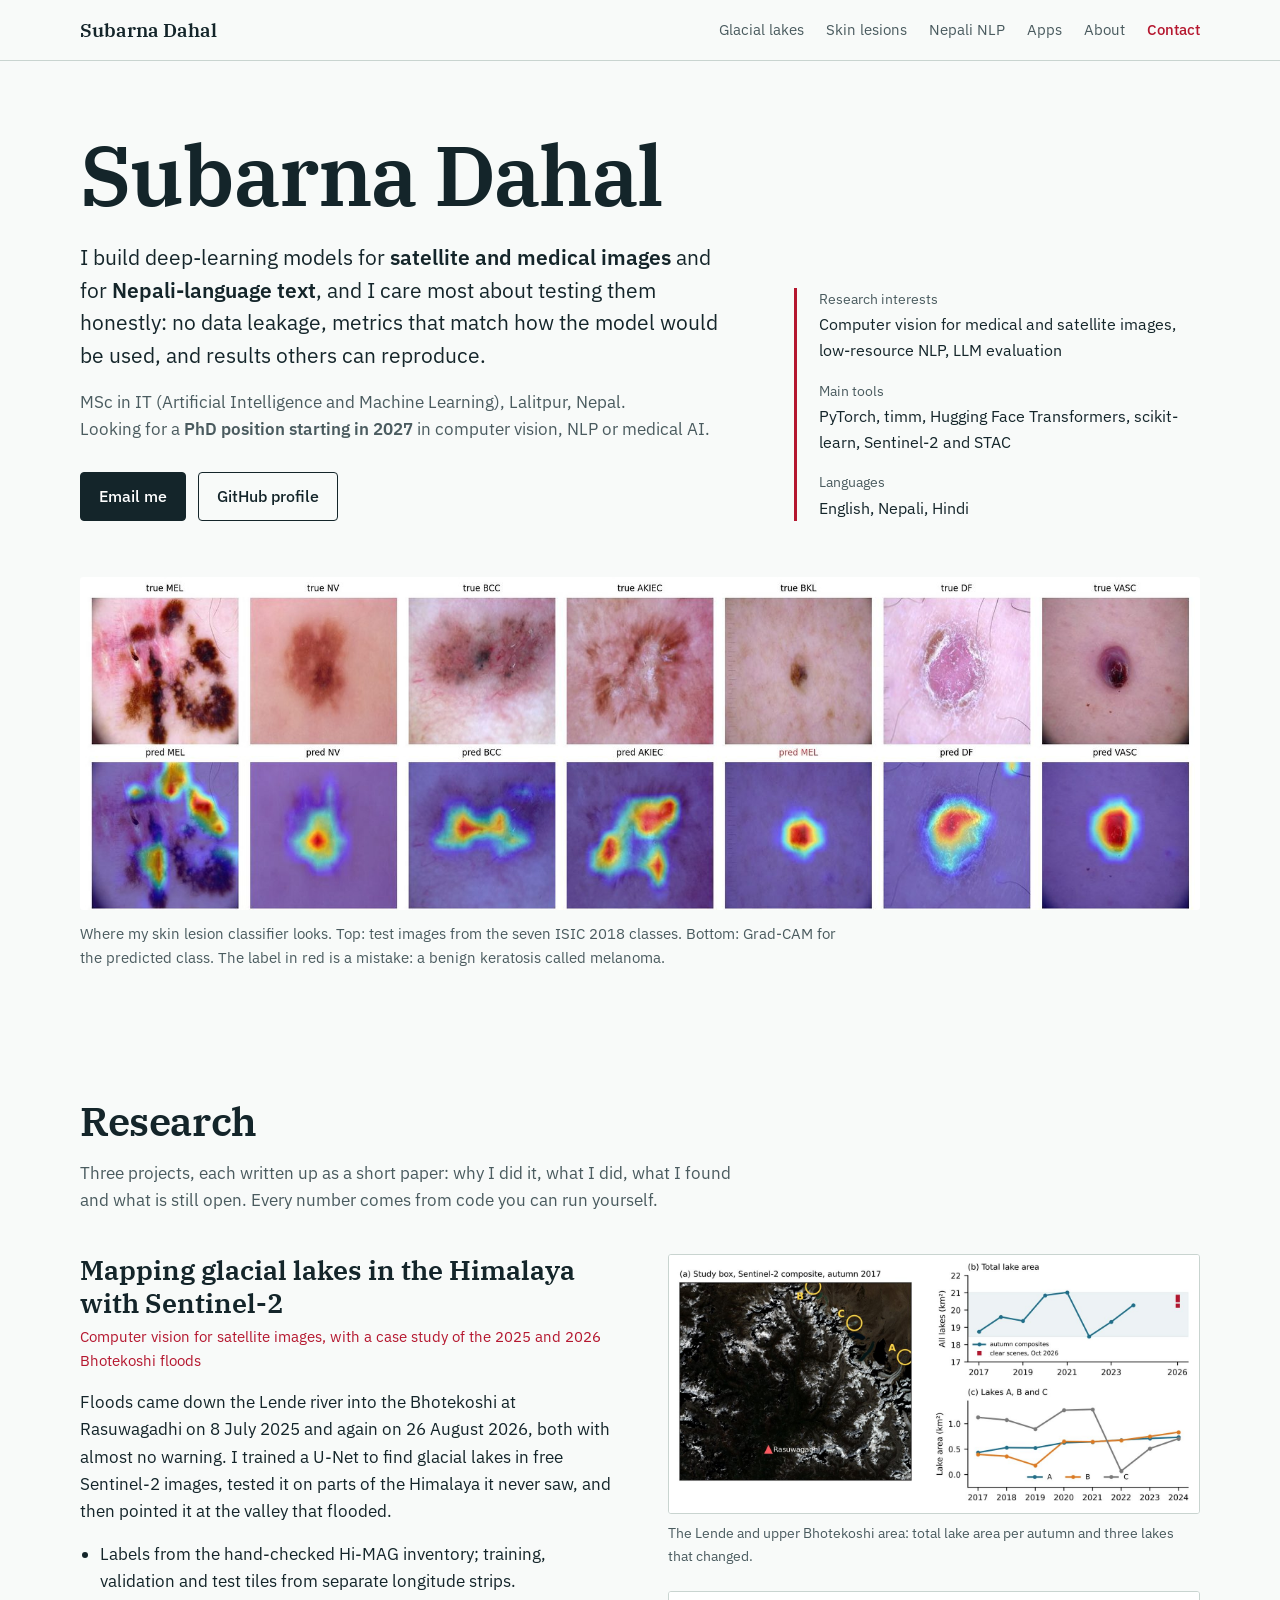
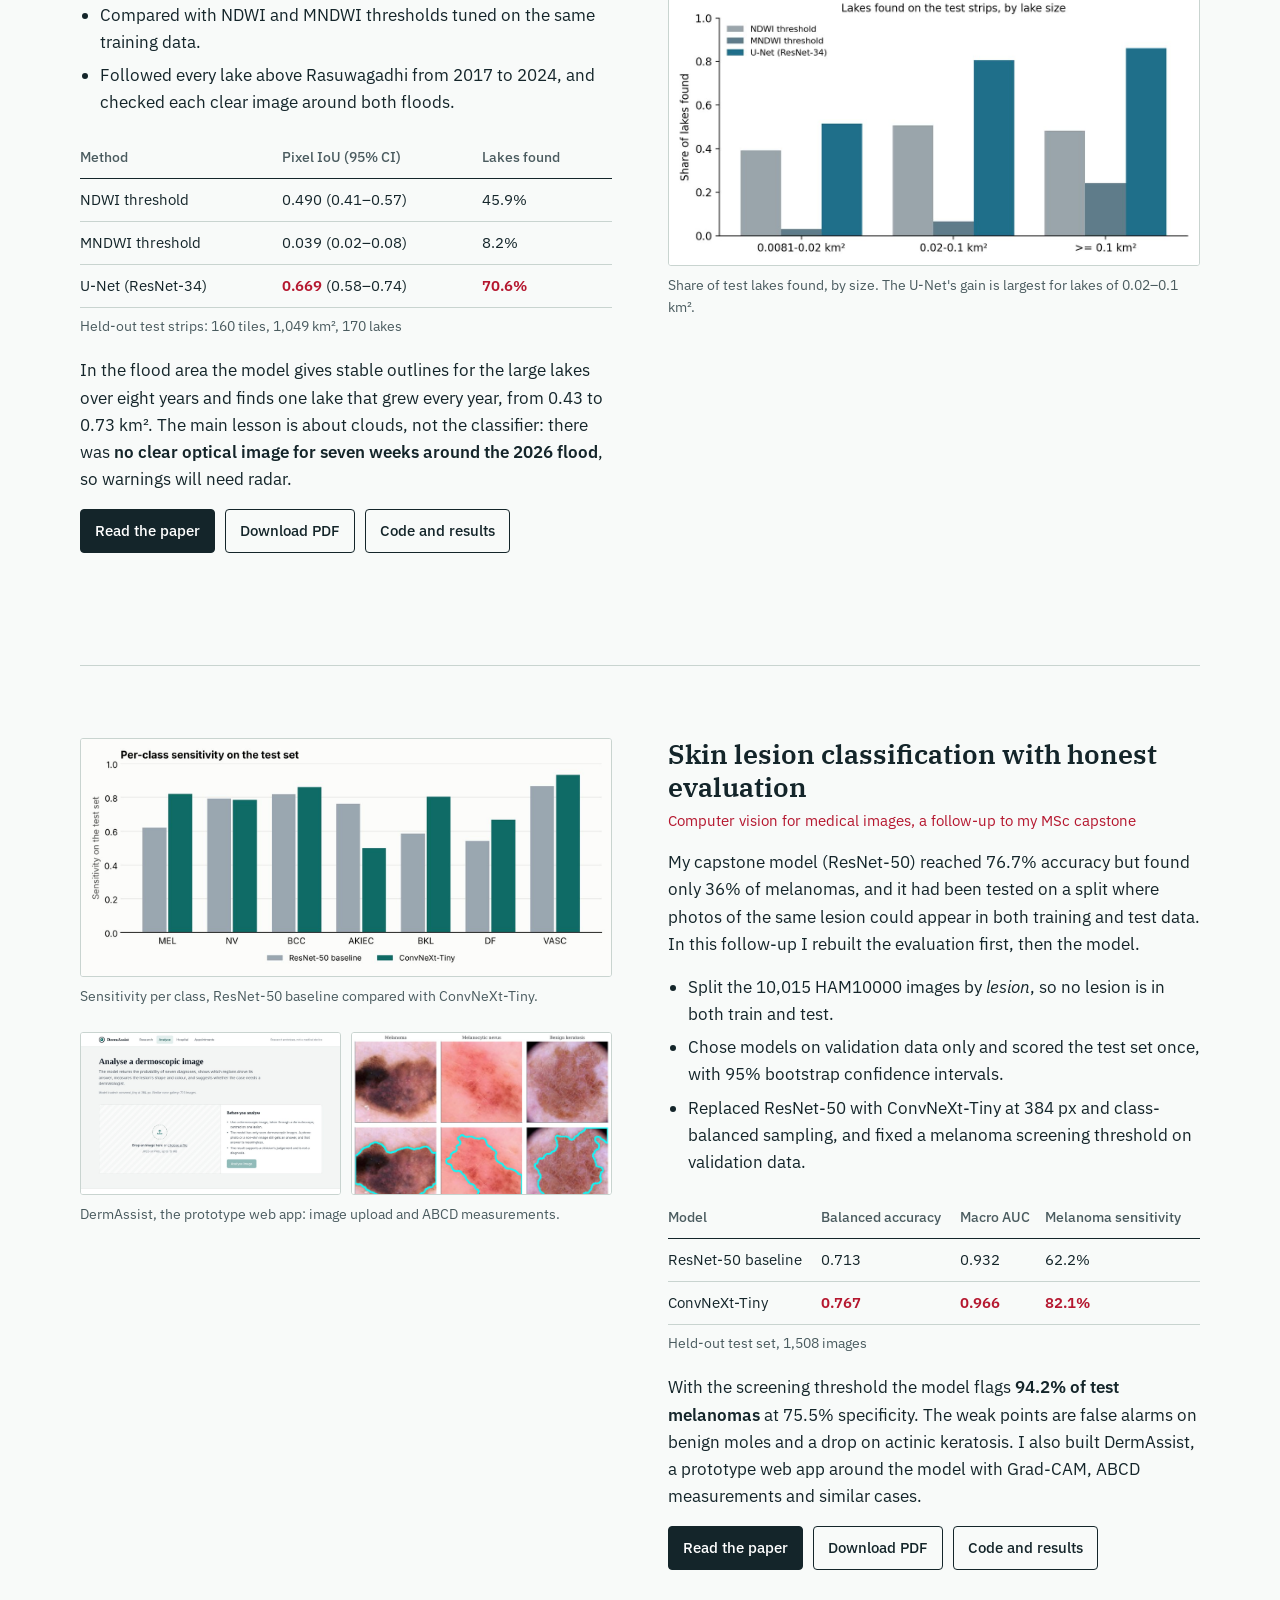
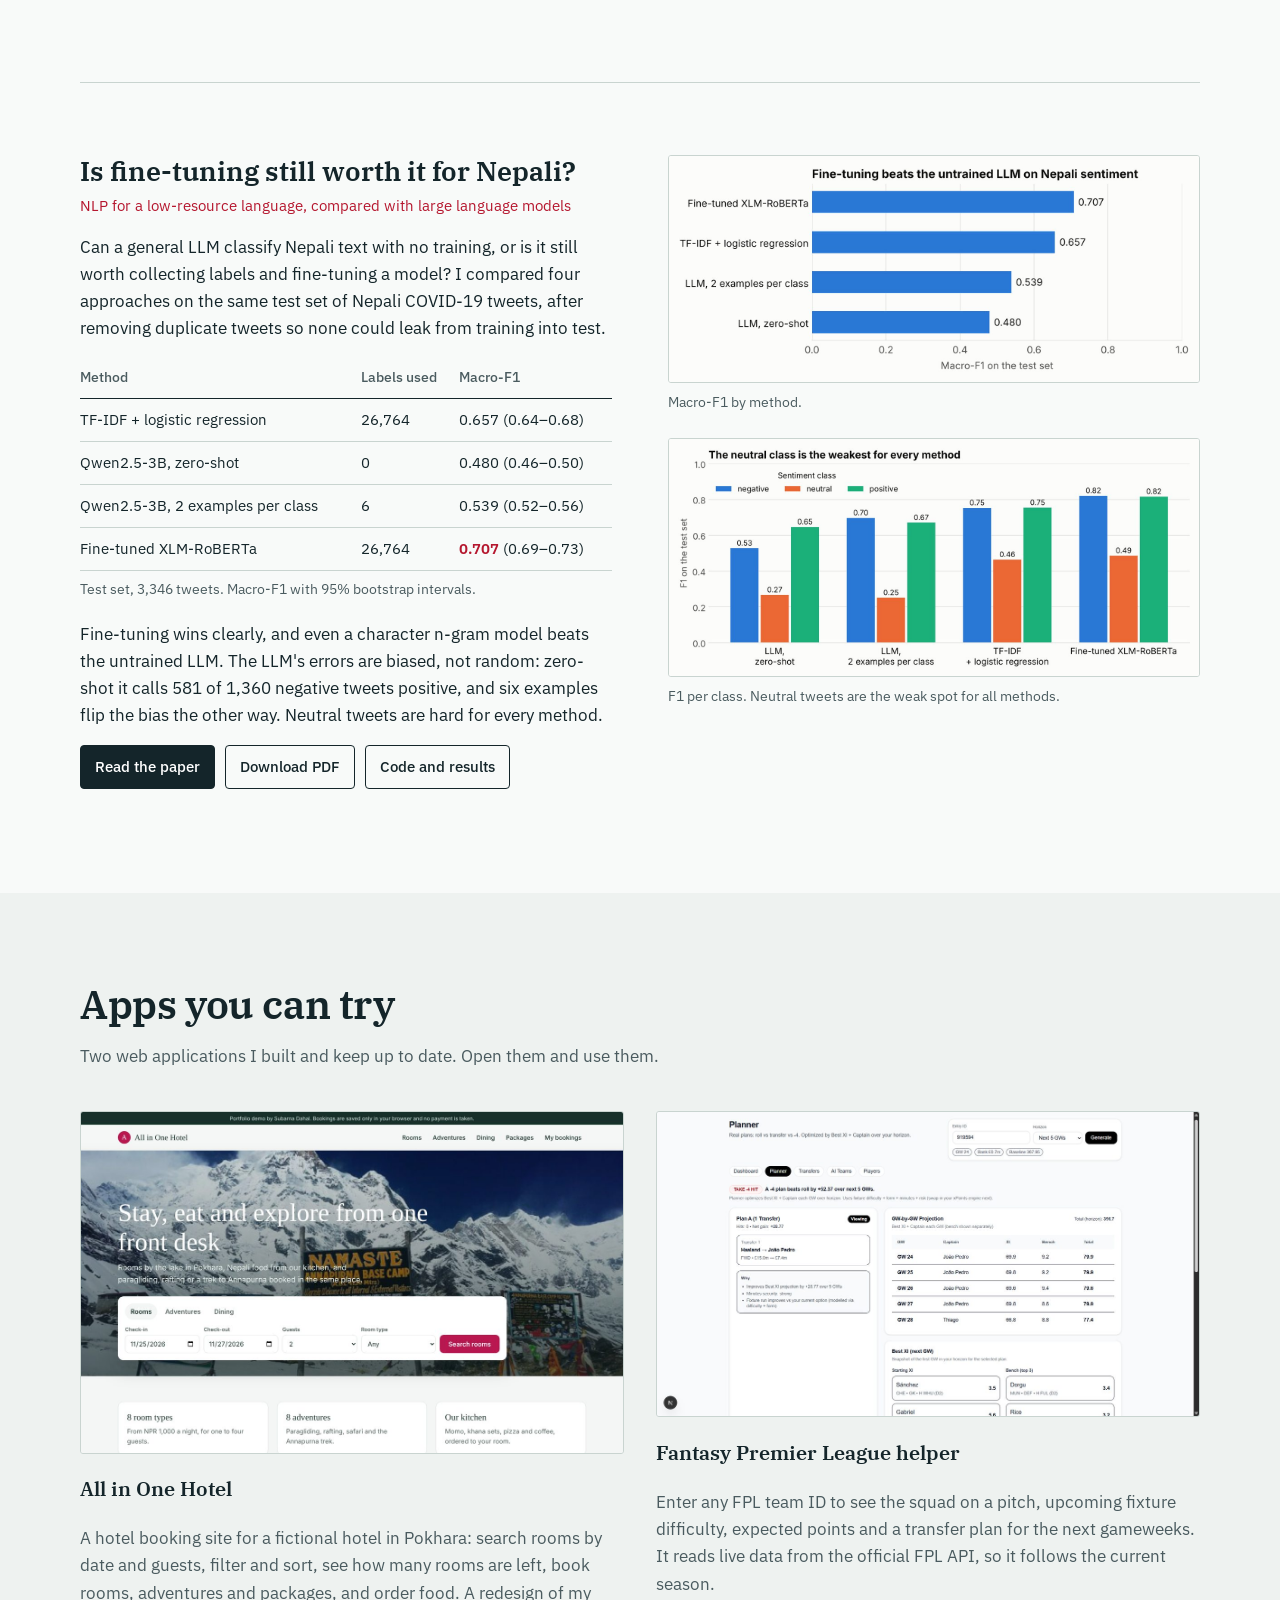
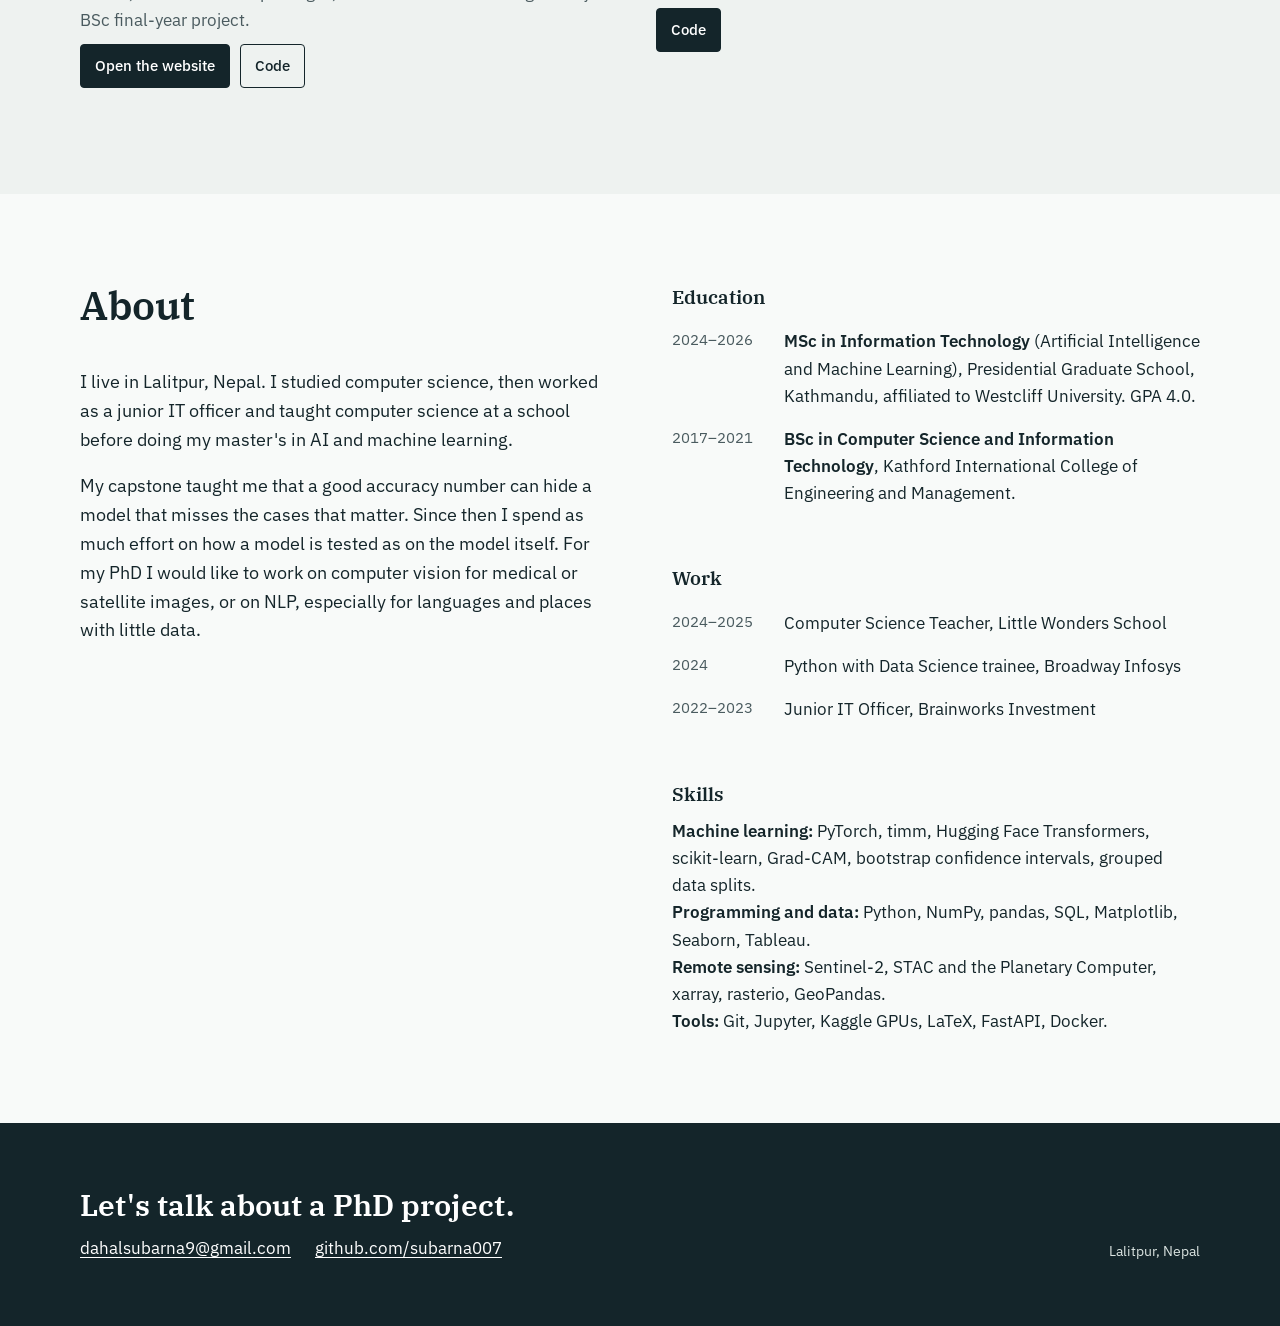
==== commit 5752f113: "Add apps section with the hotel site; update skin-lesion paper" ====
--- a/index.html
+++ b/index.html
@@ -24,6 +24,7 @@
       <a href="#glacial">Glacial lakes</a>
       <a href="#skin">Skin lesions</a>
       <a href="#nepali">Nepali NLP</a>
+      <a href="#apps">Apps</a>
       <a href="#about">About</a>
       <a class="nav-contact" href="mailto:dahalsubarna9@gmail.com">Contact</a>
     </nav>
@@ -162,7 +163,37 @@
   </div>
 </section>
 
-<section id="about" class="section section-alt">
+<section id="apps" class="section section-alt">
+  <div class="wrap">
+    <h2 class="section-title">Apps you can try</h2>
+    <p class="section-intro">Two web applications I built and keep up to date. Open them and use them.</p>
+    <div class="apps">
+      <article class="app" id="hotel">
+        <a href="projects/hotel/"><img src="img/app-hotel.jpg" width="1200" height="755" loading="lazy" alt="All in One Hotel home page with a search box for rooms, adventures and dining"></a>
+        <div>
+          <h3>All in One Hotel</h3>
+          <p>A hotel booking site for a fictional hotel in Pokhara: search rooms by date and guests, filter and sort, see how many rooms are left, book rooms, adventures and packages, and order food. A redesign of my BSc final-year project.</p>
+          <p class="paper-links">
+            <a class="btn btn-solid" href="projects/hotel/" target="_blank" rel="noopener">Open the website</a>
+            <a class="btn" href="https://github.com/subarna007/hotelwebsite">Code</a>
+          </p>
+        </div>
+      </article>
+      <article class="app" id="fpl">
+        <img src="img/app-fpl.jpg" width="1200" height="675" loading="lazy" alt="Fantasy Premier League dashboard showing a squad on a pitch">
+        <div>
+          <h3>Fantasy Premier League helper</h3>
+          <p>Enter any FPL team ID to see the squad on a pitch, upcoming fixture difficulty, expected points and a transfer plan for the next gameweeks. It reads live data from the official FPL API, so it follows the current season.</p>
+          <p class="paper-links">
+            <a class="btn btn-solid" href="https://github.com/subarna007/fpl-helper" id="fpl-live">Code</a>
+          </p>
+        </div>
+      </article>
+    </div>
+  </div>
+</section>
+
+<section id="about" class="section">
   <div class="wrap about-grid">
     <div>
       <h2 class="section-title">About</h2>
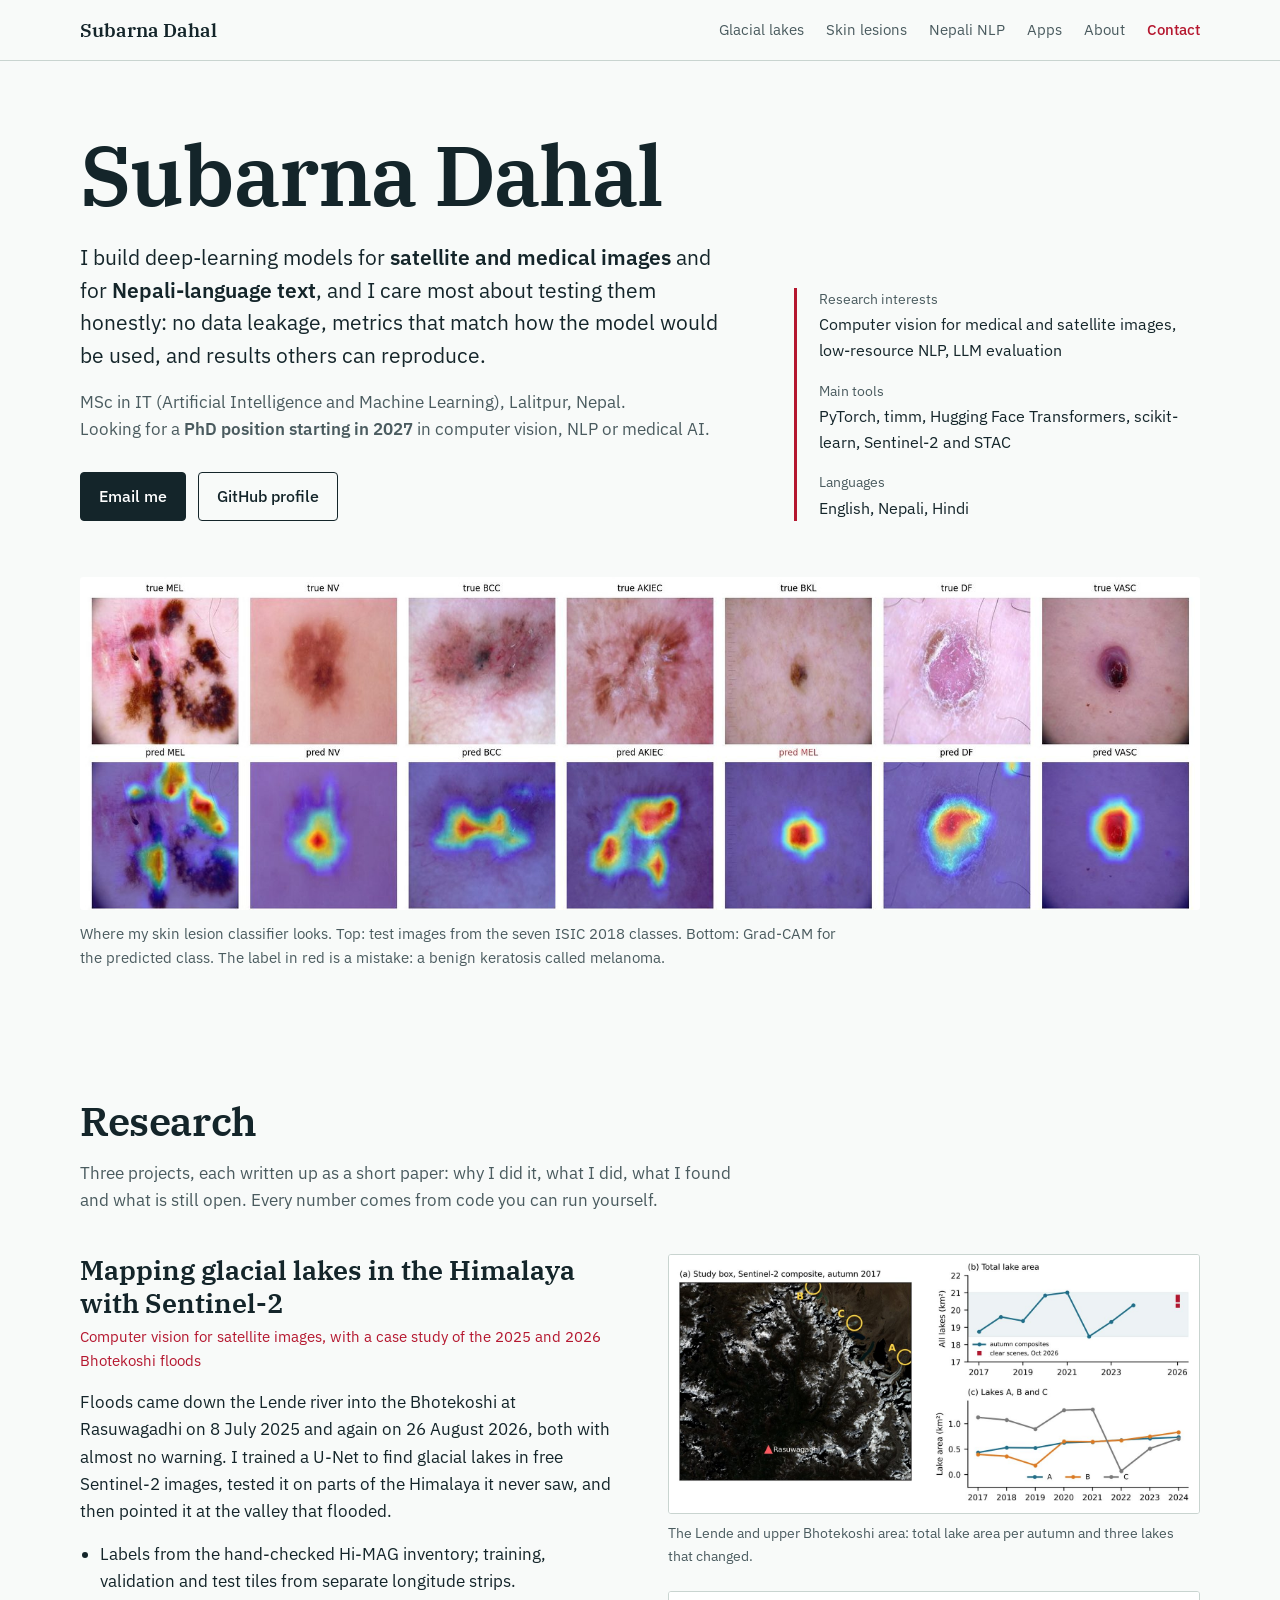
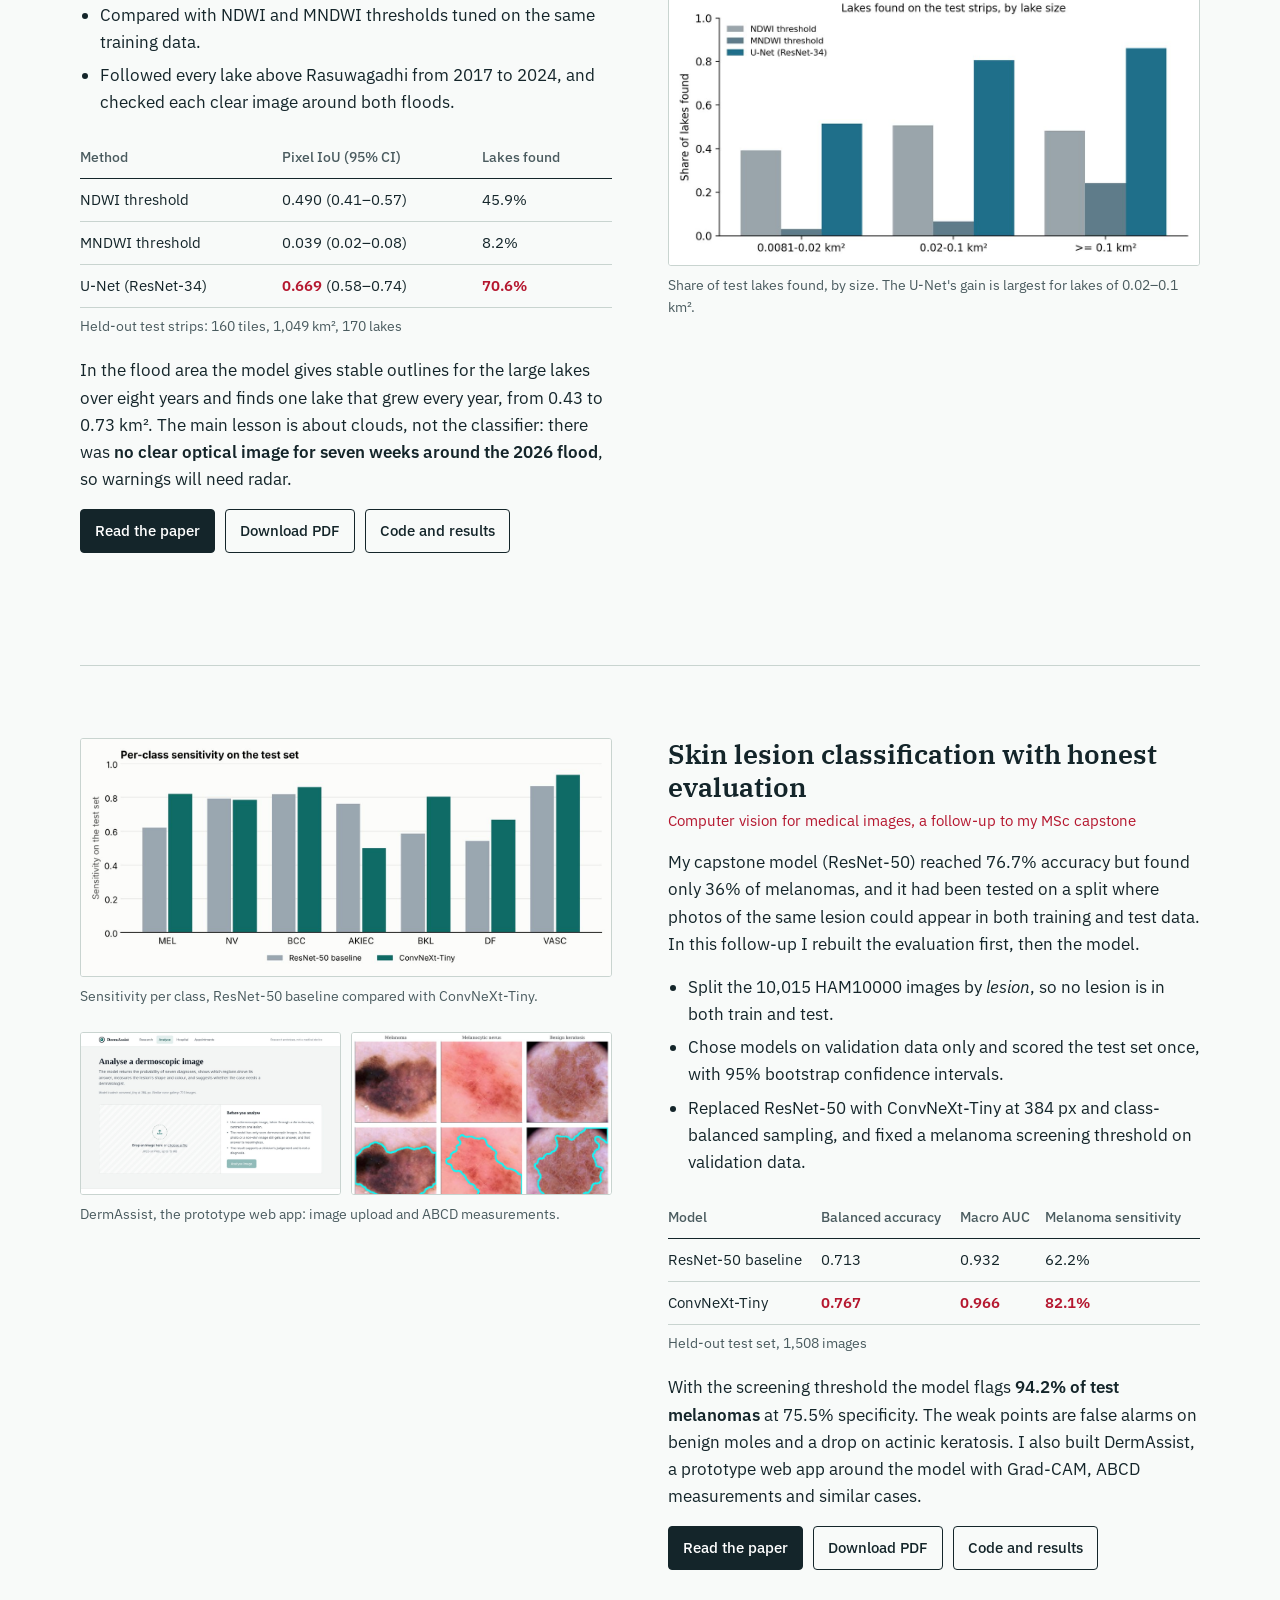
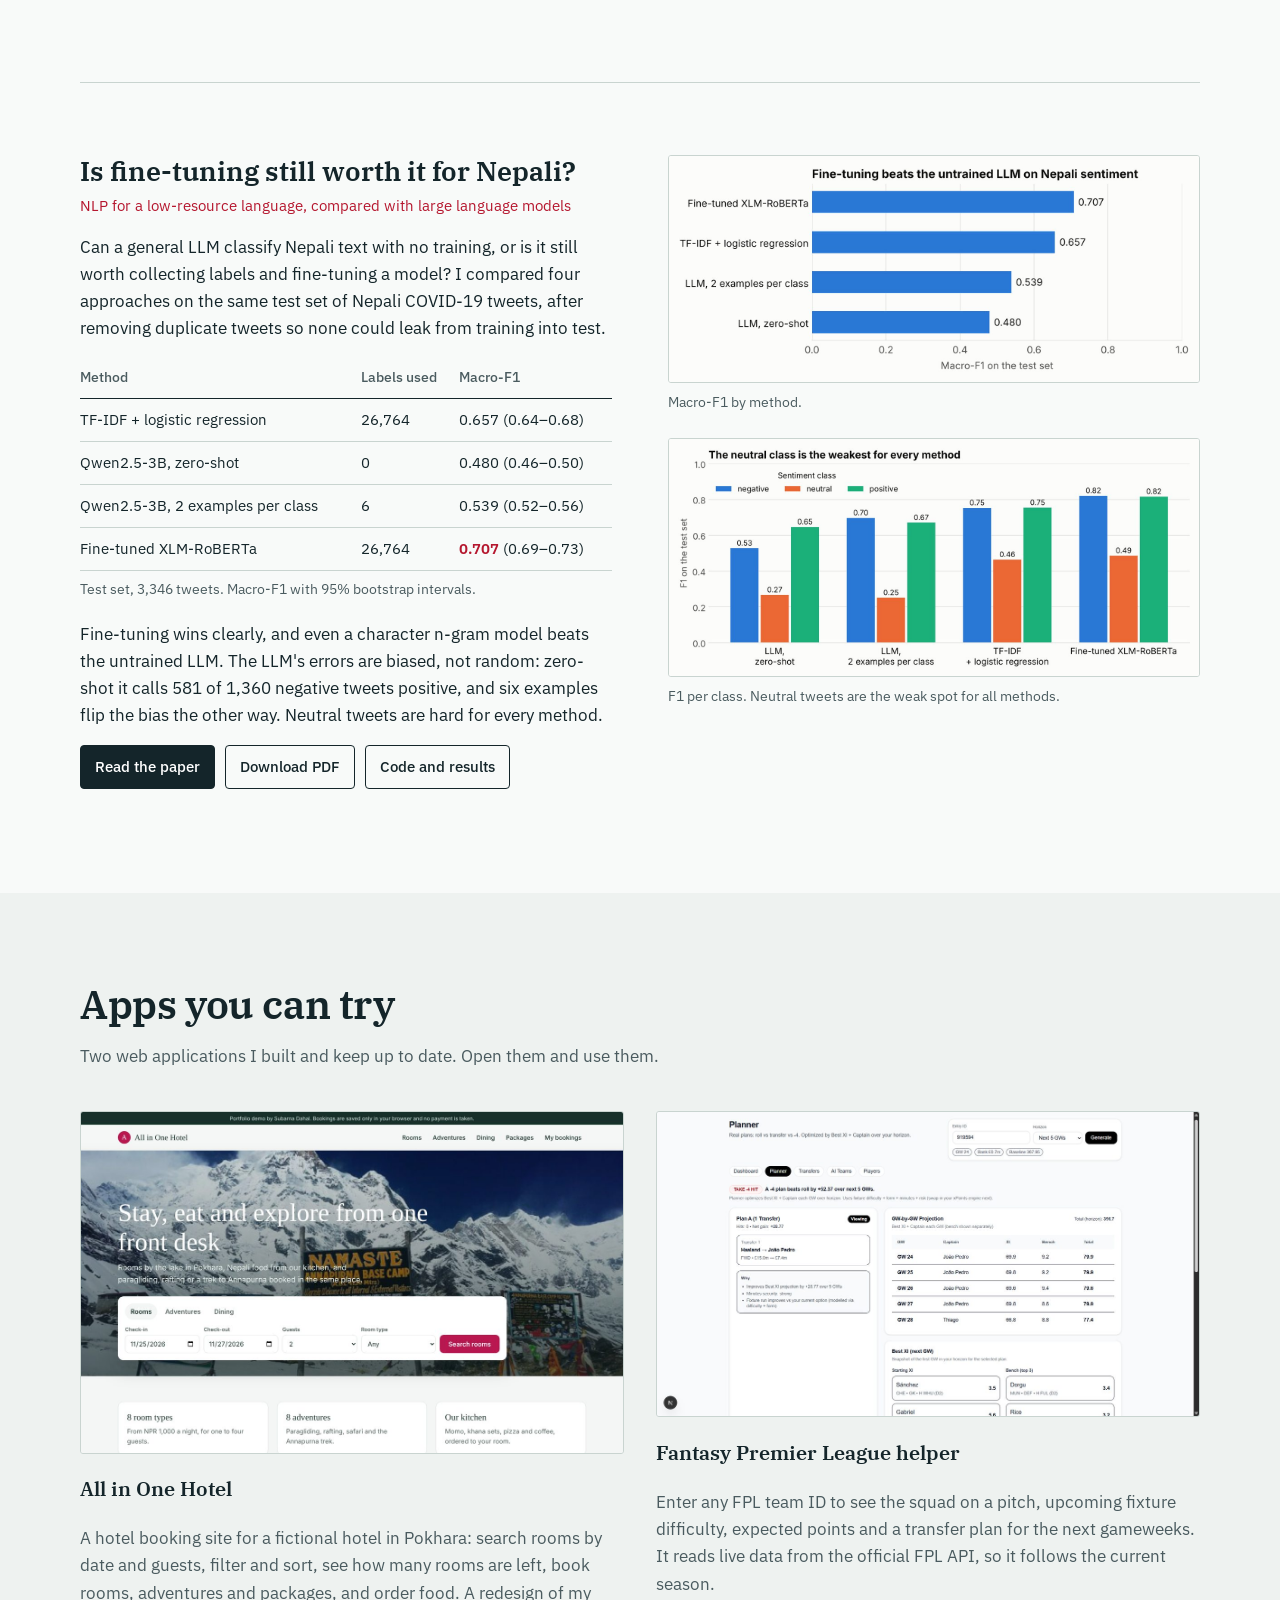
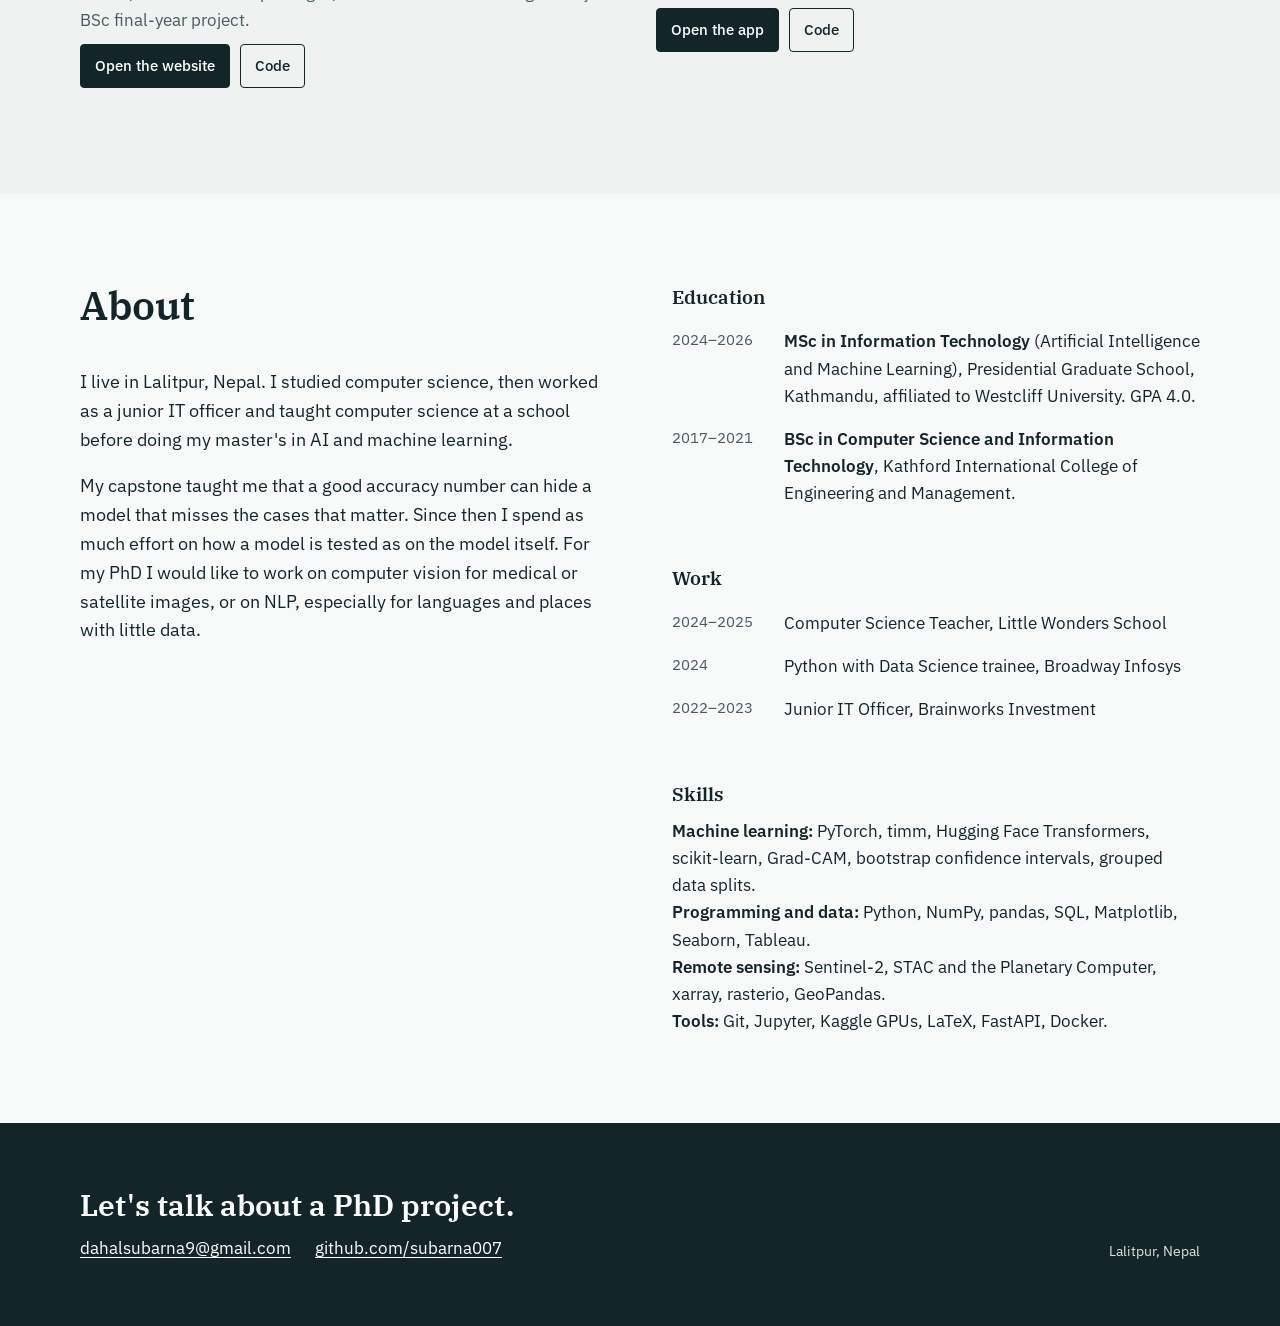
==== commit 8e9f5e90: "Link the live FPL app" ====
--- a/index.html
+++ b/index.html
@@ -180,12 +180,13 @@
         </div>
       </article>
       <article class="app" id="fpl">
-        <img src="img/app-fpl.jpg" width="1200" height="675" loading="lazy" alt="Fantasy Premier League dashboard showing a squad on a pitch">
+        <a href="https://fpl-helper-seven.vercel.app/" target="_blank" rel="noopener"><img src="img/app-fpl.jpg" width="1200" height="675" loading="lazy" alt="Fantasy Premier League dashboard showing a squad on a pitch"></a>
         <div>
           <h3>Fantasy Premier League helper</h3>
           <p>Enter any FPL team ID to see the squad on a pitch, upcoming fixture difficulty, expected points and a transfer plan for the next gameweeks. It reads live data from the official FPL API, so it follows the current season.</p>
           <p class="paper-links">
-            <a class="btn btn-solid" href="https://github.com/subarna007/fpl-helper" id="fpl-live">Code</a>
+            <a class="btn btn-solid" href="https://fpl-helper-seven.vercel.app/" target="_blank" rel="noopener">Open the app</a>
+            <a class="btn" href="https://github.com/subarna007/fpl-helper">Code</a>
           </p>
         </div>
       </article>
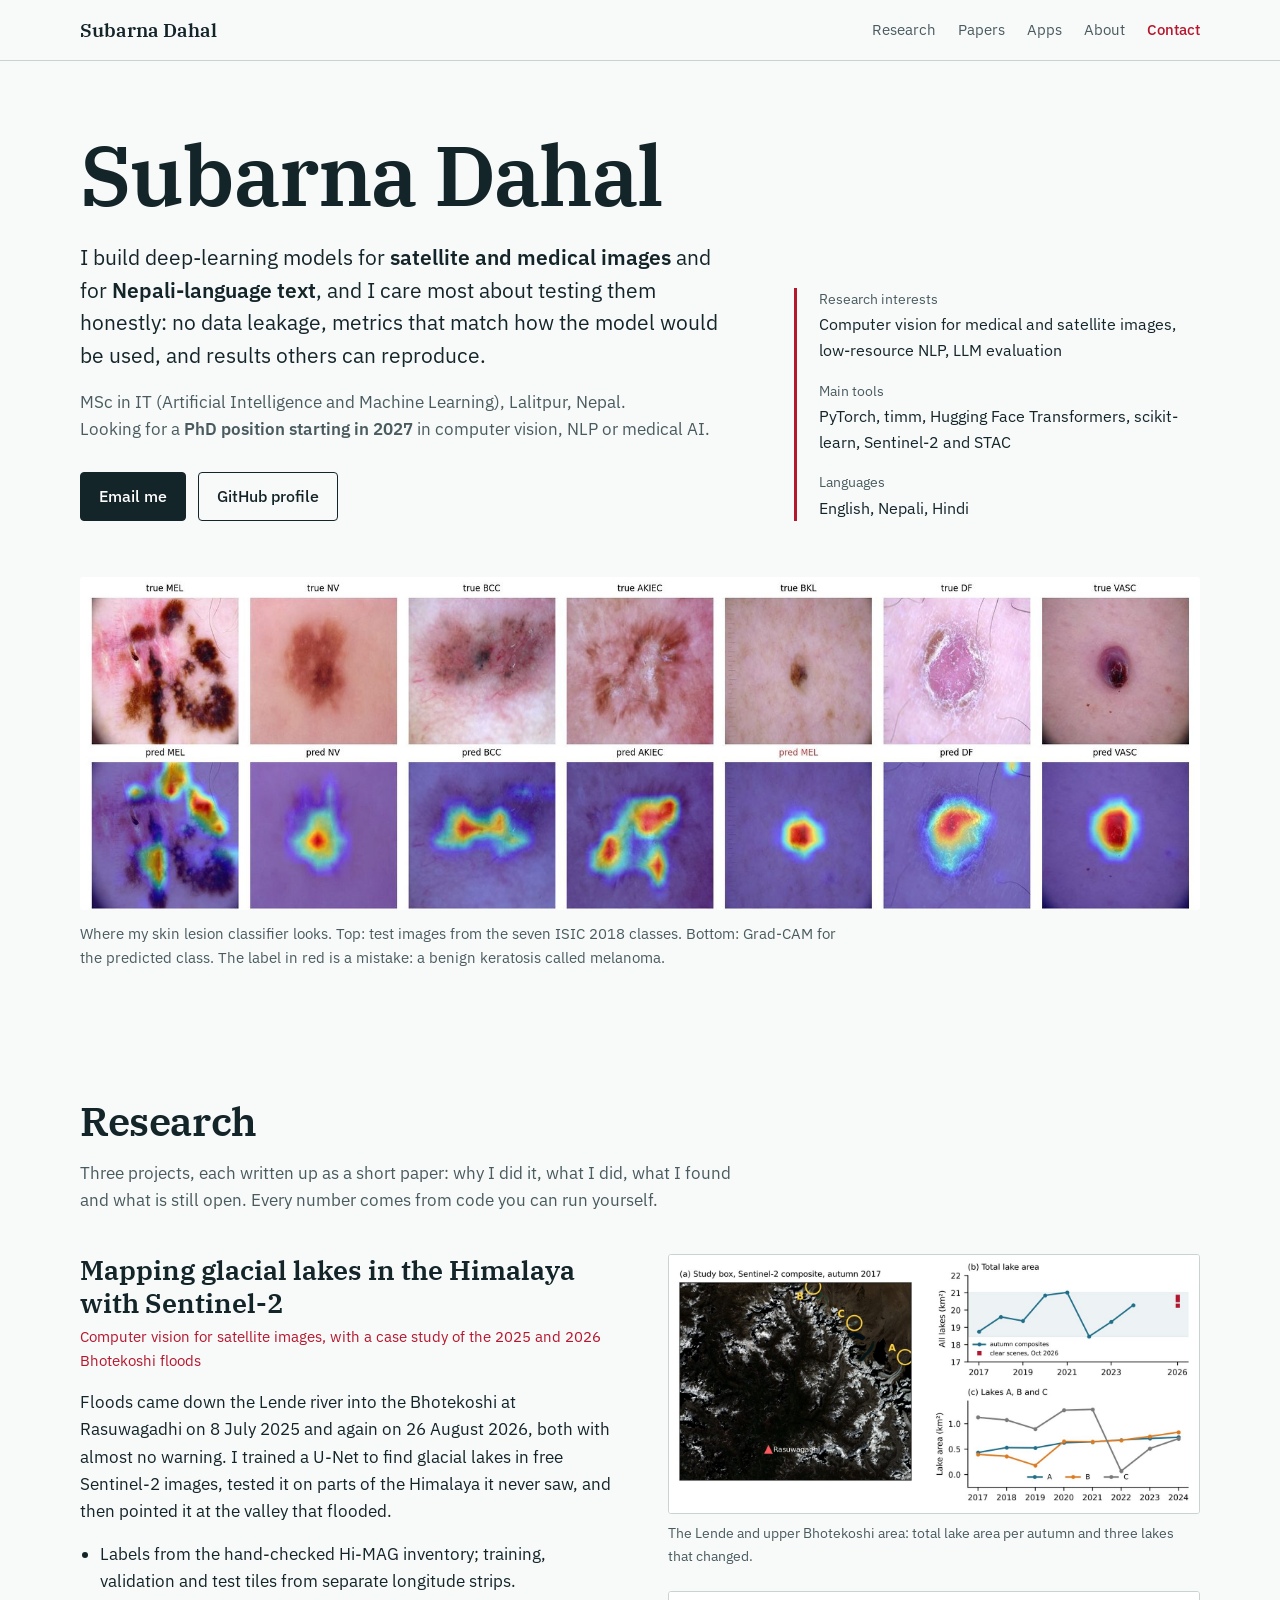
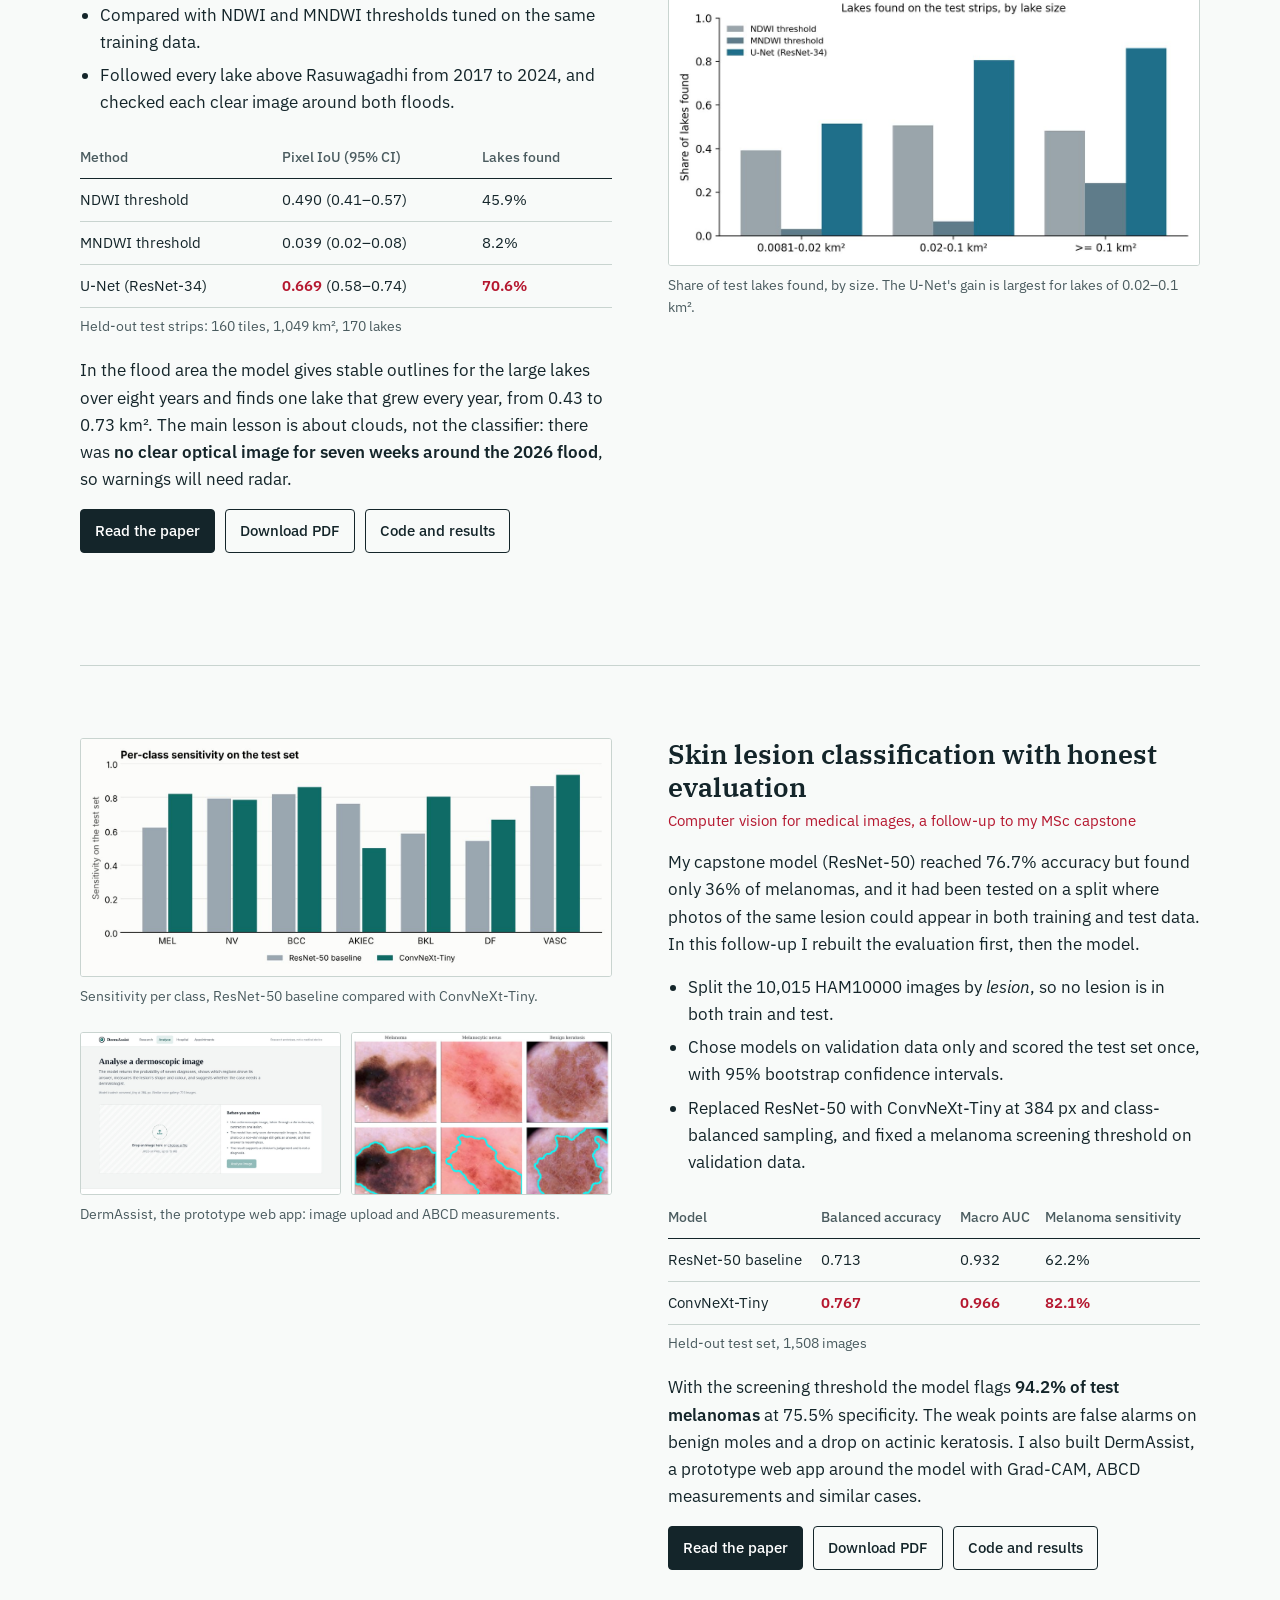
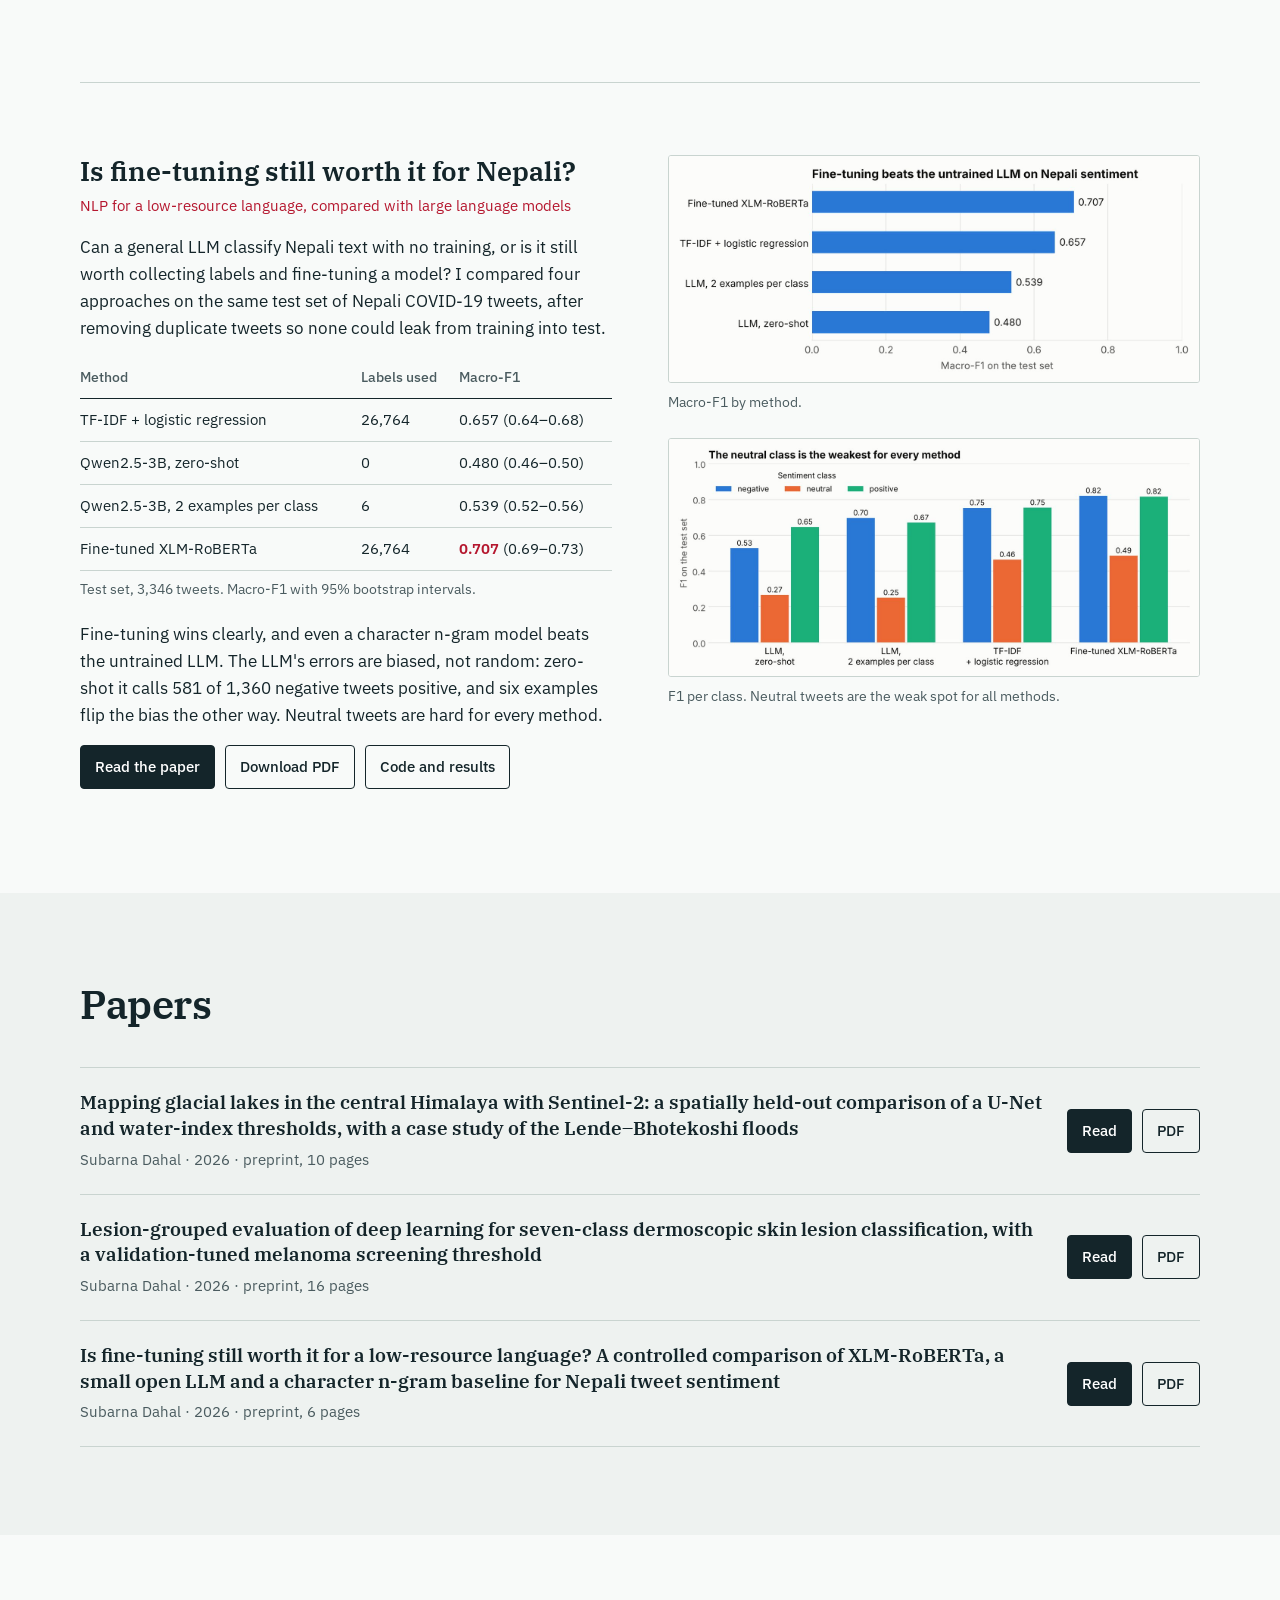
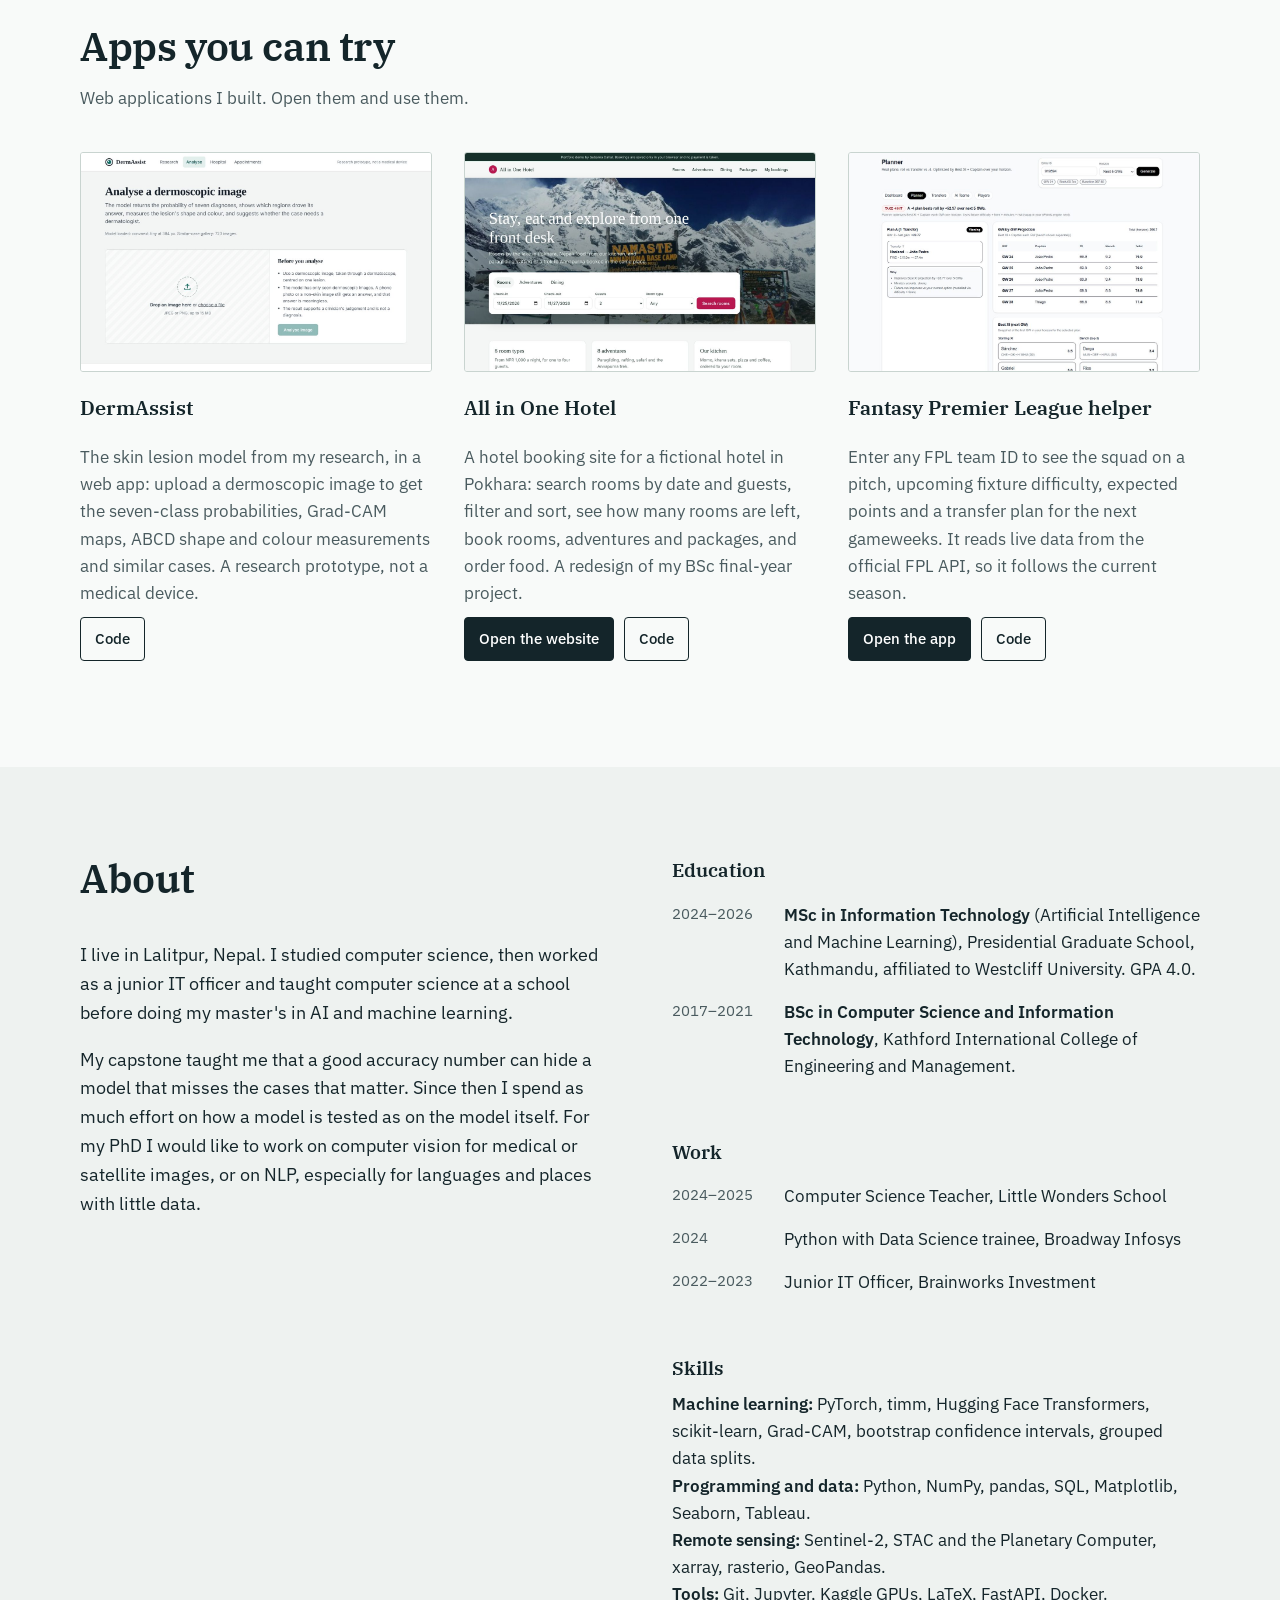
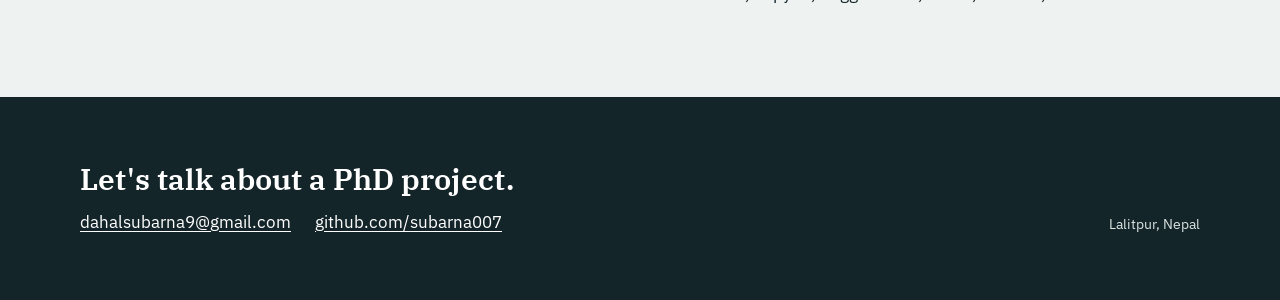
==== commit 000c94cc: "Add papers list and DermAssist; simplify navigation" ====
--- a/index.html
+++ b/index.html
@@ -21,9 +21,8 @@
   <div class="wrap header-row">
     <a class="brand" href="#top">Subarna Dahal</a>
     <nav aria-label="Main">
-      <a href="#glacial">Glacial lakes</a>
-      <a href="#skin">Skin lesions</a>
-      <a href="#nepali">Nepali NLP</a>
+      <a href="#research">Research</a>
+      <a href="#papers">Papers</a>
       <a href="#apps">Apps</a>
       <a href="#about">About</a>
       <a class="nav-contact" href="mailto:dahalsubarna9@gmail.com">Contact</a>
@@ -163,11 +162,50 @@
   </div>
 </section>
 
-<section id="apps" class="section section-alt">
+<section id="papers" class="section section-alt">
+  <div class="wrap">
+    <h2 class="section-title">Papers</h2>
+    <ul class="paper-list">
+      <li>
+        <div>
+          <h3>Mapping glacial lakes in the central Himalaya with Sentinel-2: a spatially held-out comparison of a U-Net and water-index thresholds, with a case study of the Lende–Bhotekoshi floods</h3>
+          <p>Subarna Dahal · 2026 · preprint, 10 pages</p>
+        </div>
+        <p class="paper-links"><a class="btn btn-solid" href="papers/Dahal_2026_glacial_lake_mapping.pdf" target="_blank" rel="noopener">Read</a><a class="btn" href="papers/Dahal_2026_glacial_lake_mapping.pdf" download>PDF</a></p>
+      </li>
+      <li>
+        <div>
+          <h3>Lesion-grouped evaluation of deep learning for seven-class dermoscopic skin lesion classification, with a validation-tuned melanoma screening threshold</h3>
+          <p>Subarna Dahal · 2026 · preprint, 16 pages</p>
+        </div>
+        <p class="paper-links"><a class="btn btn-solid" href="papers/Dahal_2026_skin_lesion_classification.pdf" target="_blank" rel="noopener">Read</a><a class="btn" href="papers/Dahal_2026_skin_lesion_classification.pdf" download>PDF</a></p>
+      </li>
+      <li>
+        <div>
+          <h3>Is fine-tuning still worth it for a low-resource language? A controlled comparison of XLM-RoBERTa, a small open LLM and a character n-gram baseline for Nepali tweet sentiment</h3>
+          <p>Subarna Dahal · 2026 · preprint, 6 pages</p>
+        </div>
+        <p class="paper-links"><a class="btn btn-solid" href="papers/Dahal_2026_nepali_sentiment_finetune_vs_llm.pdf" target="_blank" rel="noopener">Read</a><a class="btn" href="papers/Dahal_2026_nepali_sentiment_finetune_vs_llm.pdf" download>PDF</a></p>
+      </li>
+    </ul>
+  </div>
+</section>
+
+<section id="apps" class="section">
   <div class="wrap">
     <h2 class="section-title">Apps you can try</h2>
-    <p class="section-intro">Two web applications I built and keep up to date. Open them and use them.</p>
-    <div class="apps">
+    <p class="section-intro">Web applications I built. Open them and use them.</p>
+    <div class="apps three">
+      <article class="app" id="dermassist">
+        <img src="img/app-dermassist.jpg" width="1200" height="750" loading="lazy" alt="DermAssist page for uploading a dermoscopic image to analyse">
+        <div>
+          <h3>DermAssist</h3>
+          <p>The skin lesion model from my research, in a web app: upload a dermoscopic image to get the seven-class probabilities, Grad-CAM maps, ABCD shape and colour measurements and similar cases. A research prototype, not a medical device.</p>
+          <p class="paper-links">
+            <a class="btn" href="https://github.com/subarna007/skin-lesion-classification-isic2018">Code</a>
+          </p>
+        </div>
+      </article>
       <article class="app" id="hotel">
         <a href="projects/hotel/"><img src="img/app-hotel.jpg" width="1200" height="755" loading="lazy" alt="All in One Hotel home page with a search box for rooms, adventures and dining"></a>
         <div>
@@ -194,7 +232,7 @@
   </div>
 </section>
 
-<section id="about" class="section">
+<section id="about" class="section section-alt">
   <div class="wrap about-grid">
     <div>
       <h2 class="section-title">About</h2>
--- a/style.css
+++ b/style.css
@@ -177,3 +177,14 @@
 .shot-row.two { grid-template-columns: 1fr 1fr; gap: 10px; }
 .study + .study { margin-top: 96px; padding-top: 72px; border-top: 1px solid var(--rule); }
 @media (max-width: 640px) { .shot-row.two { grid-template-columns: 1fr 1fr; } }
+
+/* papers list and three-up apps */
+.paper-list { list-style: none; margin: 0; padding: 0; }
+.paper-list li { display: grid; grid-template-columns: 1fr auto; gap: 24px; align-items: center; padding: 22px 0; border-bottom: 1px solid var(--rule); }
+.paper-list li:first-child { border-top: 1px solid var(--rule); }
+.paper-list h3 { font-size: 19px; line-height: 1.35; margin: 0 0 6px; }
+.paper-list p { margin: 0; color: var(--ink-2); font-size: 15px; }
+.paper-list .paper-links { margin: 0; flex-wrap: nowrap; }
+.apps.three { grid-template-columns: repeat(3, 1fr); }
+@media (max-width: 960px) { .apps.three { grid-template-columns: 1fr; } .paper-list li { grid-template-columns: 1fr; gap: 10px; } }
+.apps.three .app img { aspect-ratio: 16 / 10; object-fit: cover; object-position: top; width: 100%; }
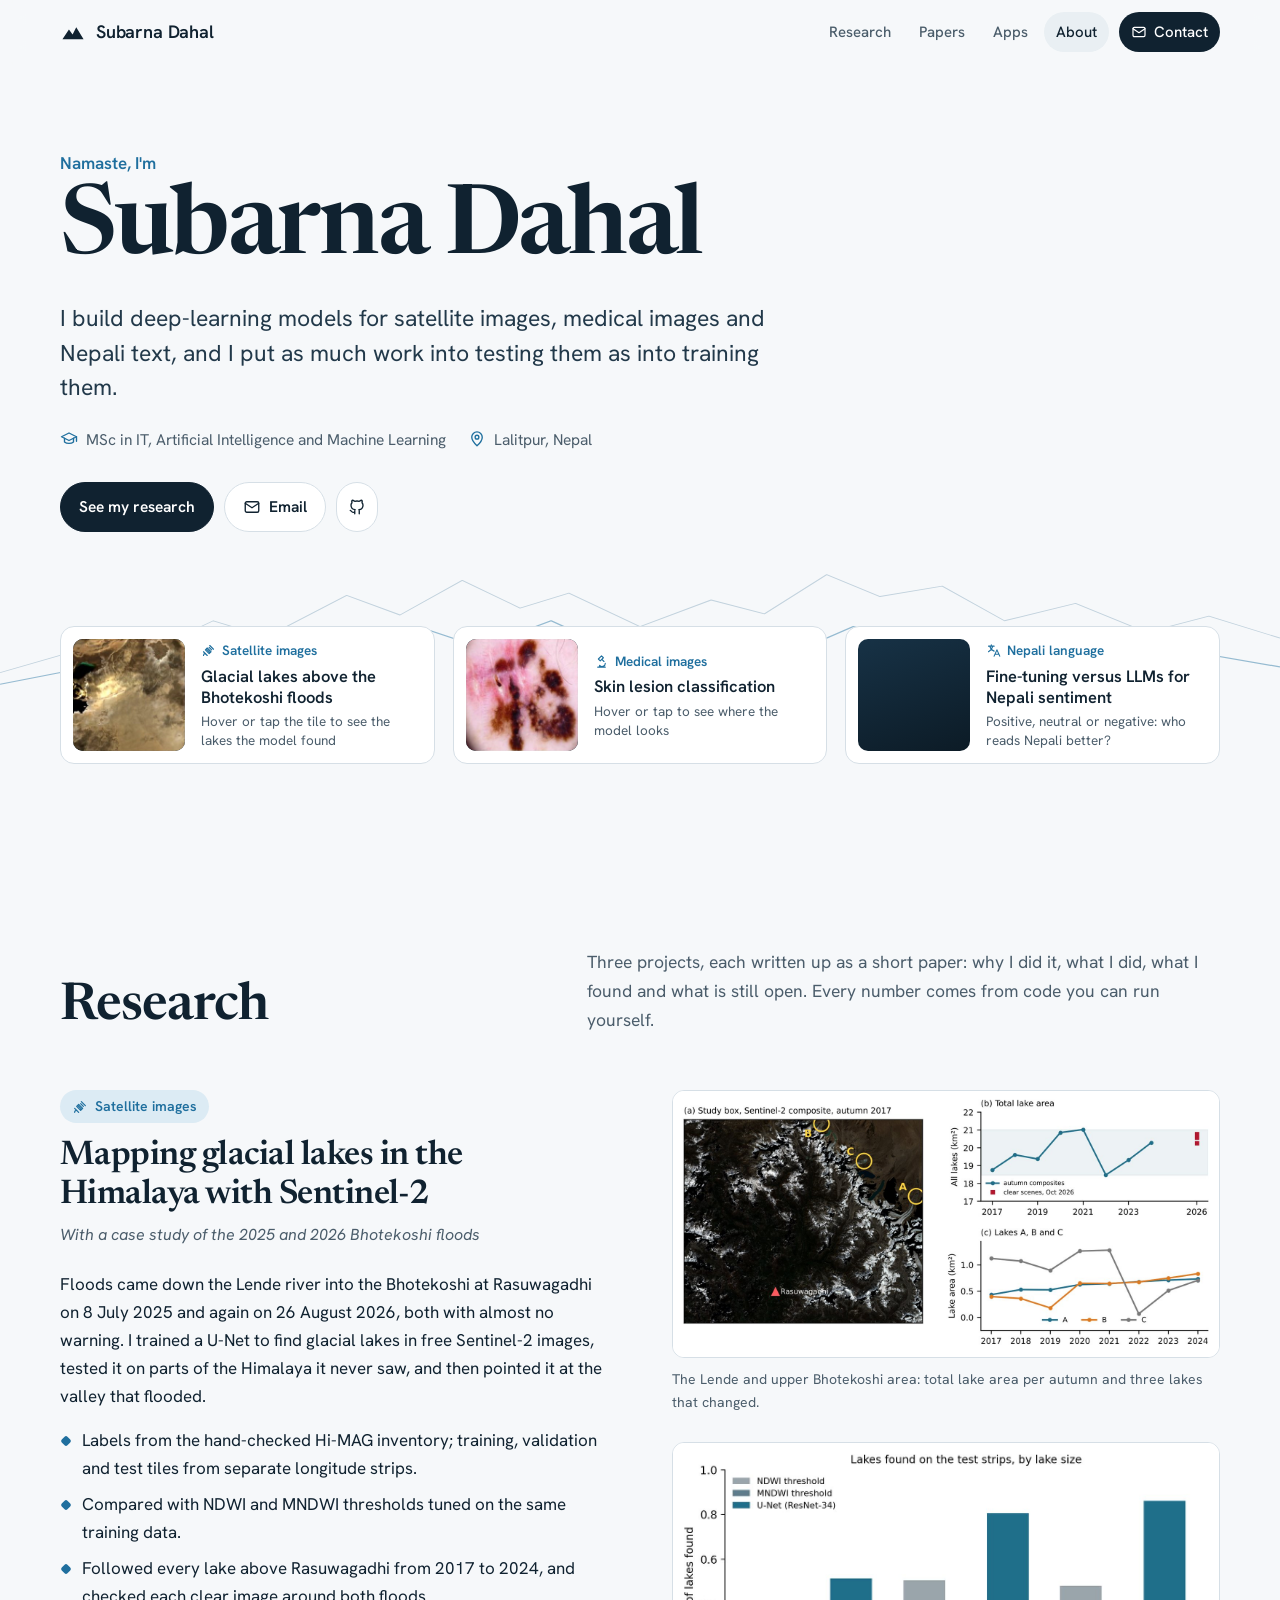
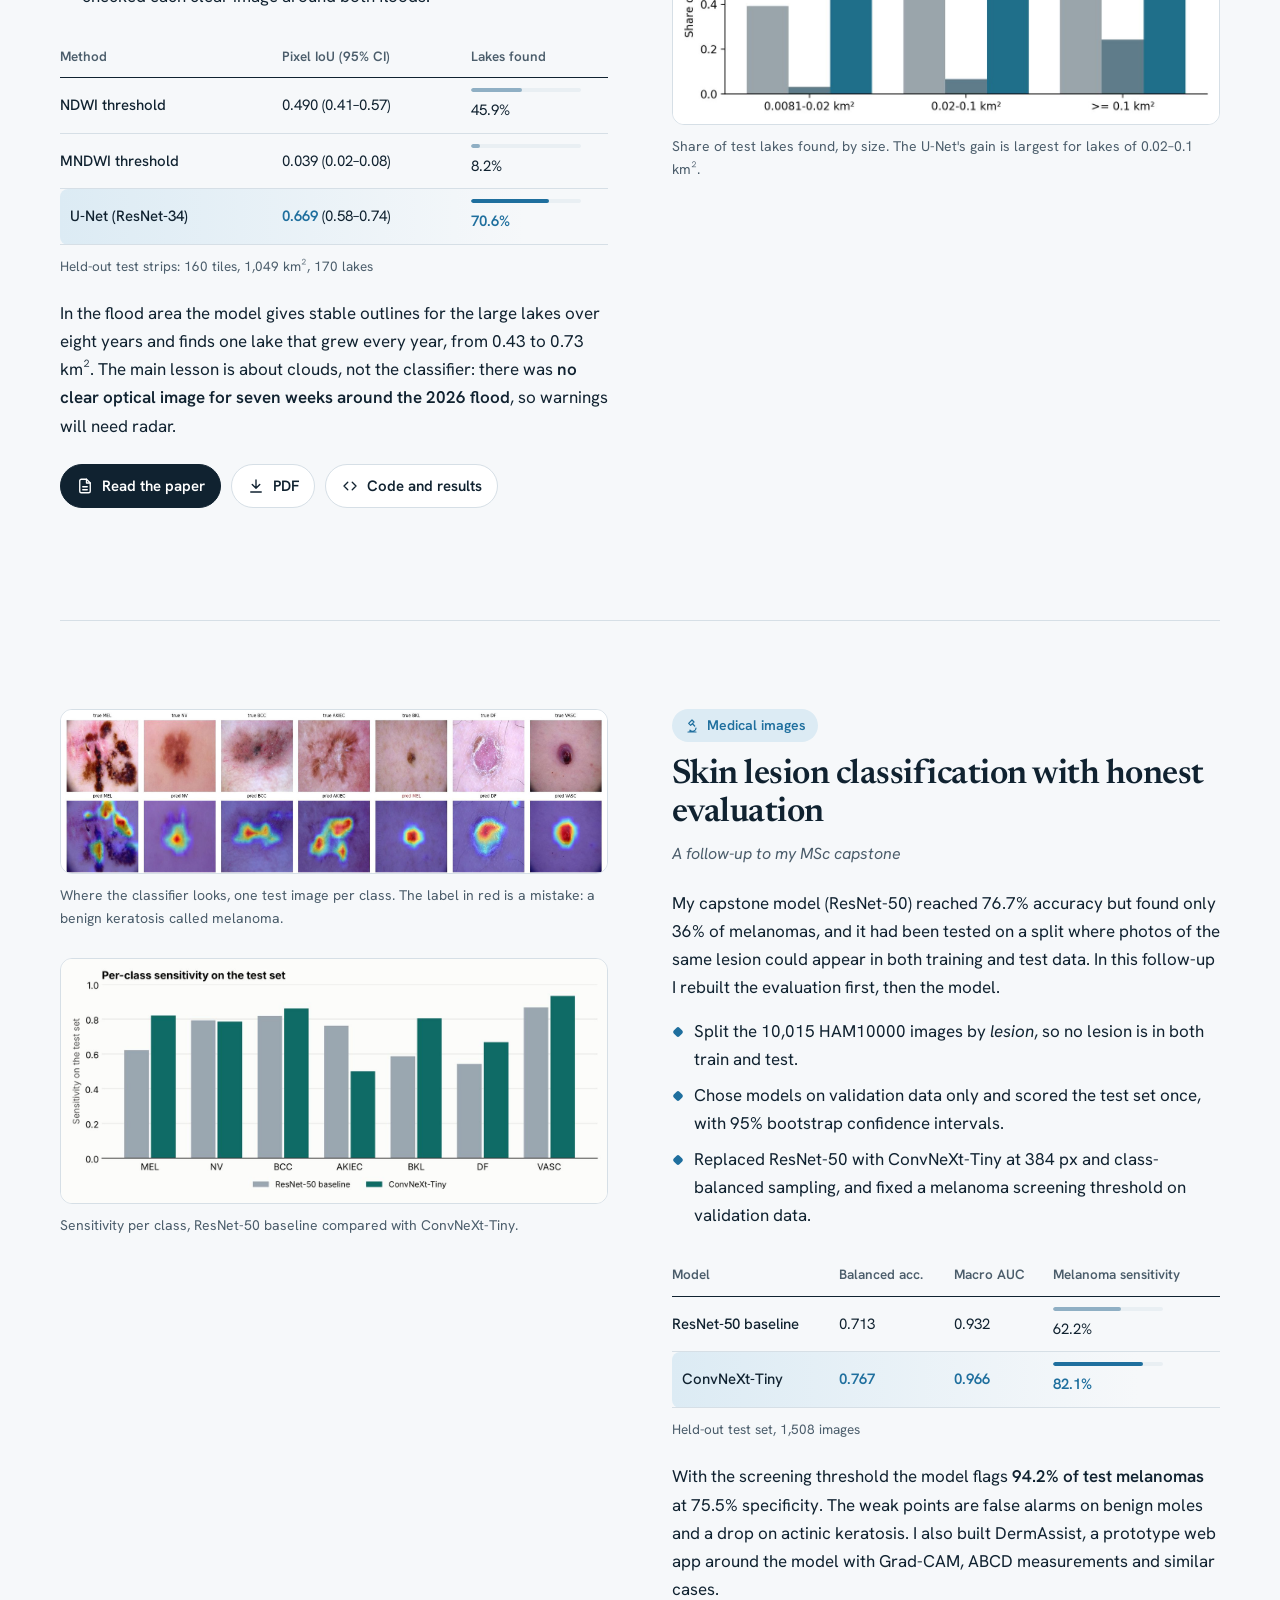
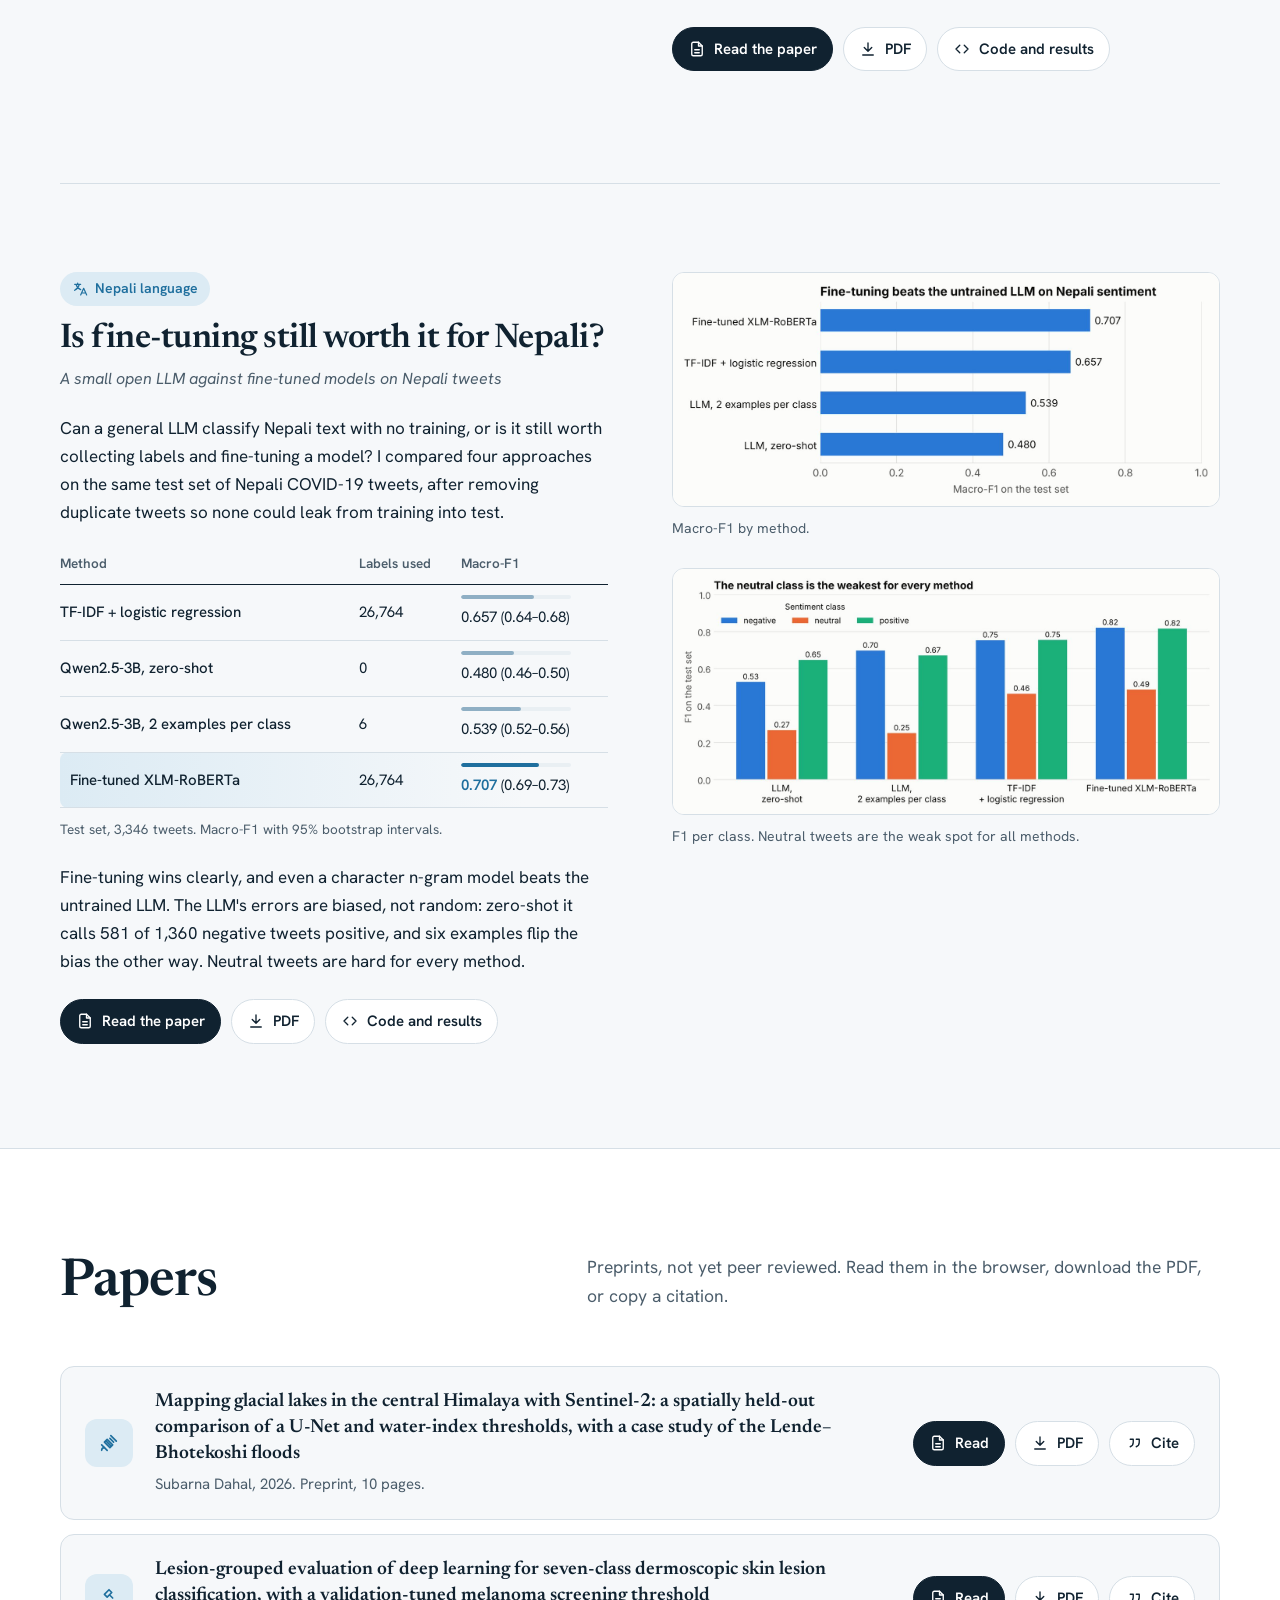
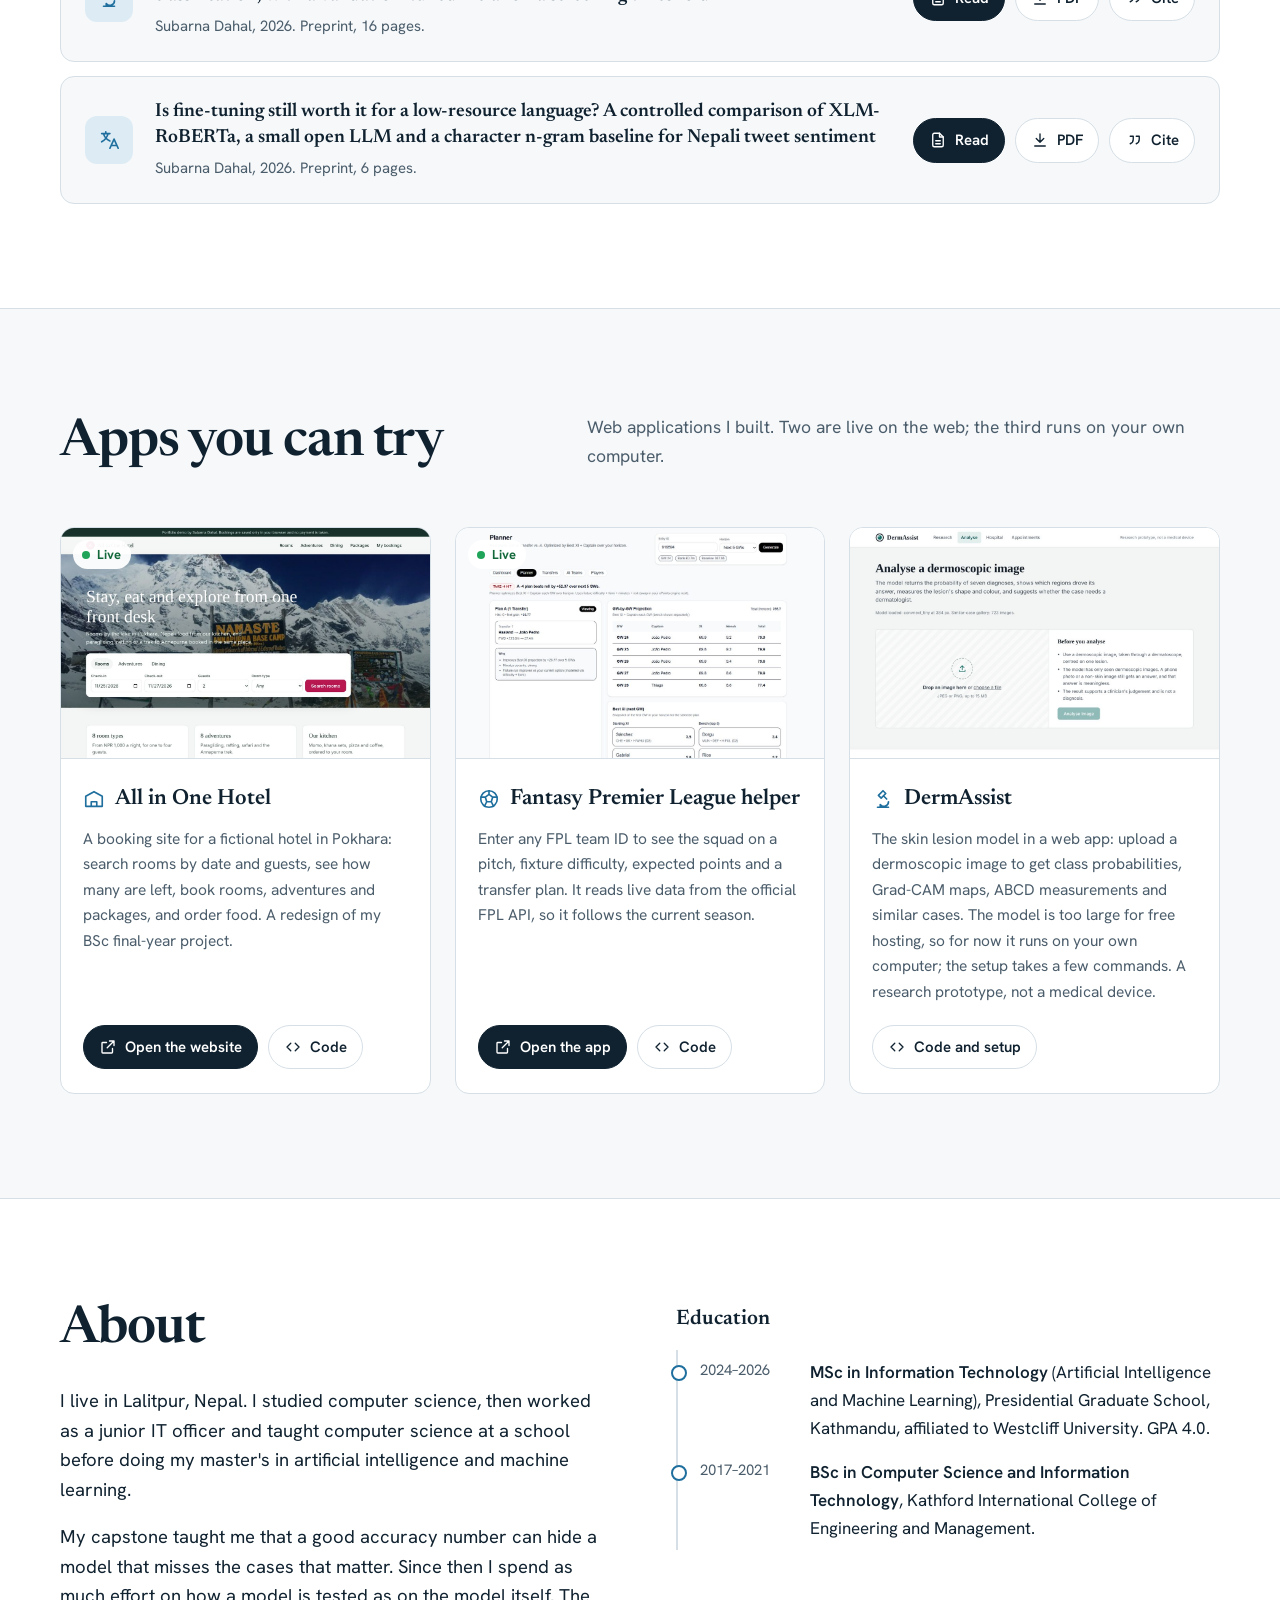
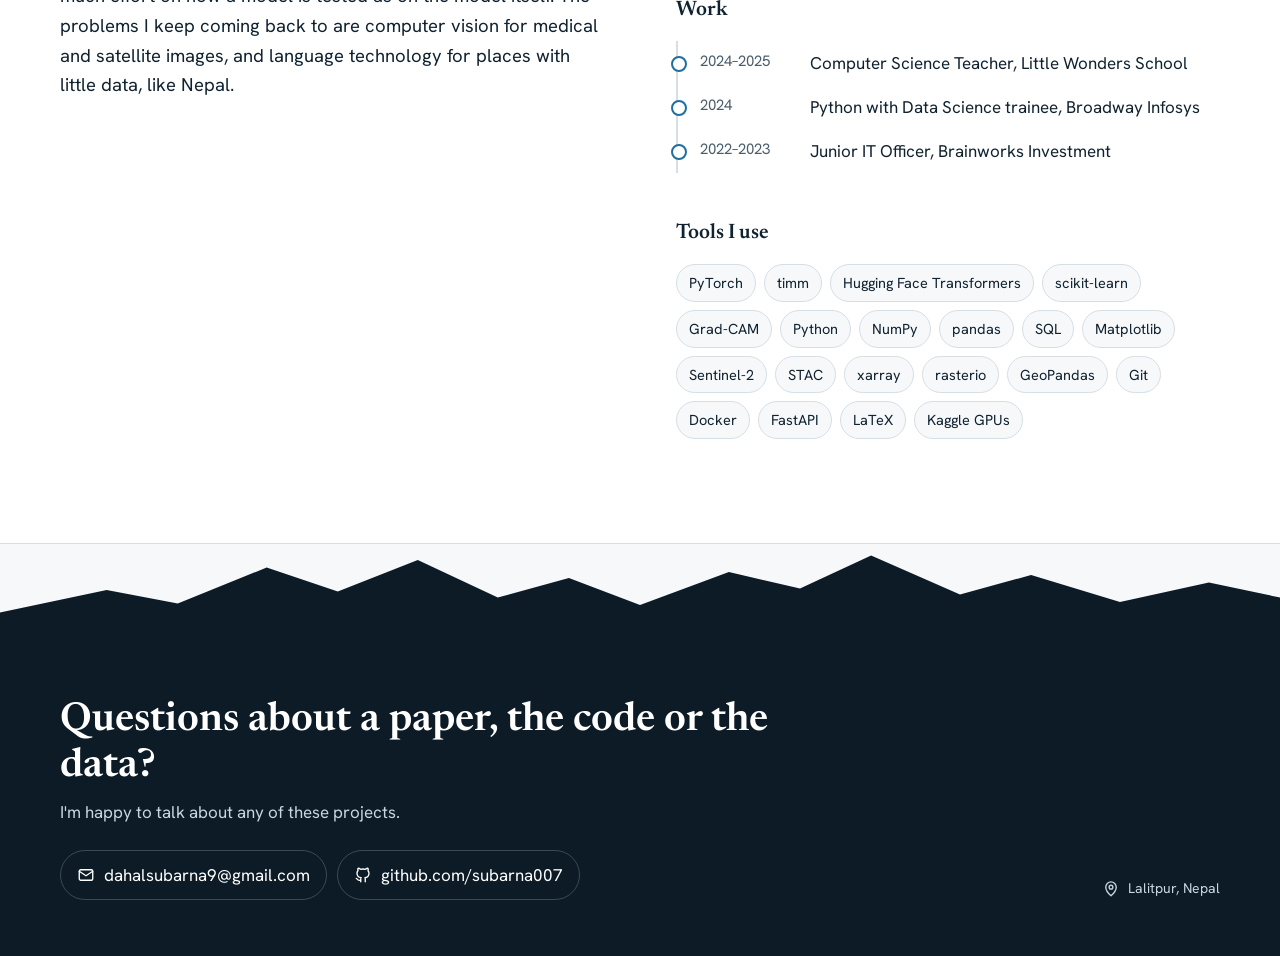
==== commit b5735b4d: "Redesign: new fonts, icons, figure viewer, citations and mobile menu" ====
--- a/index.html
+++ b/index.html
@@ -3,29 +3,60 @@
 <head>
 <meta charset="utf-8">
 <meta name="viewport" content="width=device-width, initial-scale=1">
-<title>Subarna Dahal: computer vision and Nepali NLP research</title>
-<meta name="description" content="Subarna Dahal, MSc IT (AI and ML) graduate from Nepal. Research on glacial lake mapping from satellite images, skin lesion classification and Nepali NLP, with papers and code. Looking for a PhD position starting in 2027.">
-<meta property="og:title" content="Subarna Dahal: medical imaging and Nepali NLP">
-<meta property="og:description" content="Research projects, results and code by Subarna Dahal.">
+<title>Subarna Dahal: satellite images, medical images and Nepali NLP</title>
+<meta name="description" content="Subarna Dahal, MSc IT (AI and ML), Lalitpur, Nepal. Research on glacial lake mapping from Sentinel-2, skin lesion classification and Nepali NLP, with papers, code and live apps.">
+<meta property="og:title" content="Subarna Dahal: research, papers and apps">
+<meta property="og:description" content="Glacial lake mapping, skin lesion classification and Nepali NLP. Papers, code and live apps.">
 <meta property="og:image" content="img/gradcam-strip.jpg">
-<link rel="icon" href="data:image/svg+xml,%3Csvg xmlns='http://www.w3.org/2000/svg' viewBox='0 0 32 32'%3E%3Crect width='32' height='32' rx='6' fill='%2314252A'/%3E%3Ctext x='16' y='22' font-family='Georgia,serif' font-size='17' fill='%23fff' text-anchor='middle'%3ESD%3C/text%3E%3C/svg%3E">
+<meta name="theme-color" content="#102230">
+<link rel="icon" href="data:image/svg+xml,%3Csvg xmlns='http://www.w3.org/2000/svg' viewBox='0 0 32 32'%3E%3Crect width='32' height='32' rx='8' fill='%23102230'/%3E%3Cpath d='M4 24l7-10 4 5 4-8 9 13z' fill='%23fff'/%3E%3C/svg%3E">
 <link rel="preconnect" href="https://fonts.googleapis.com">
 <link rel="preconnect" href="https://fonts.gstatic.com" crossorigin>
-<link href="https://fonts.googleapis.com/css2?family=IBM+Plex+Sans:ital,wght@0,400;0,500;0,600;1,400&family=IBM+Plex+Serif:wght@500;600&display=swap" rel="stylesheet">
+<link href="https://fonts.googleapis.com/css2?family=Hanken+Grotesk:ital,wght@0,400;0,500;0,600;0,700;1,400&family=Newsreader:opsz,wght@6..72,500;6..72,600&family=Mukta:wght@500;700&display=swap" rel="stylesheet">
 <link rel="stylesheet" href="style.css">
+<script>document.documentElement.classList.add('js')</script>
 </head>
 <body>
+
+<svg width="0" height="0" style="position:absolute" aria-hidden="true">
+  <defs>
+    <symbol id="i-paper" viewBox="0 0 24 24"><path d="M14 3H7a2 2 0 0 0-2 2v14a2 2 0 0 0 2 2h10a2 2 0 0 0 2-2V8z"/><path d="M14 3v5h5M9 13h6M9 17h6"/></symbol>
+    <symbol id="i-download" viewBox="0 0 24 24"><path d="M12 4v11M7 10l5 5 5-5M5 20h14"/></symbol>
+    <symbol id="i-code" viewBox="0 0 24 24"><path d="M9 7l-5 5 5 5M15 7l5 5-5 5"/></symbol>
+    <symbol id="i-open" viewBox="0 0 24 24"><path d="M14 4h6v6M20 4l-9 9M18 14v5a1 1 0 0 1-1 1H5a1 1 0 0 1-1-1V7a1 1 0 0 1 1-1h5"/></symbol>
+    <symbol id="i-mail" viewBox="0 0 24 24"><rect x="3" y="5" width="18" height="14" rx="2"/><path d="M3 7l9 6 9-6"/></symbol>
+    <symbol id="i-pin" viewBox="0 0 24 24"><path d="M12 21s-7-6.2-7-11.5a7 7 0 0 1 14 0C19 14.8 12 21 12 21z"/><circle cx="12" cy="9.5" r="2.5"/></symbol>
+    <symbol id="i-cap" viewBox="0 0 24 24"><path d="M2 9l10-5 10 5-10 5z"/><path d="M6 11v5c3 2.5 9 2.5 12 0v-5M22 9v6"/></symbol>
+    <symbol id="i-quote" viewBox="0 0 24 24"><path d="M7 7h4v4c0 3-1.5 5-4 6M15 7h4v4c0 3-1.5 5-4 6"/></symbol>
+    <symbol id="i-github" viewBox="0 0 24 24"><path d="M9 19c-4 1.3-4-2-6-2.5M15 21v-3.5c0-1 .1-1.4-.5-2 2.8-.3 5.5-1.4 5.5-6a4.6 4.6 0 0 0-1.3-3.2 4.2 4.2 0 0 0-.1-3.2s-1.1-.3-3.5 1.3a12 12 0 0 0-6.2 0C6.5 2.8 5.4 3.1 5.4 3.1a4.2 4.2 0 0 0-.1 3.2A4.6 4.6 0 0 0 4 9.5c0 4.6 2.7 5.7 5.5 6-.6.6-.6 1.2-.5 2V21"/></symbol>
+    <symbol id="i-sat" viewBox="0 0 24 24"><path d="M13 7l4 4M9.5 10.5l4 4M4 14l6 6M14 4l6 6M7 11l3-3 6 6-3 3z"/><path d="M4 20c0-2 1-3 3-3"/></symbol>
+    <symbol id="i-scope" viewBox="0 0 24 24"><path d="M6 21h12M9 21v-3a5 5 0 0 0 9-3M12 3l3 3-5 5-3-3zM13 9l3 3"/><circle cx="16.5" cy="15" r="0"/></symbol>
+    <symbol id="i-lang" viewBox="0 0 24 24"><path d="M4 5h9M8.5 3v2M6 5c1 4 3.5 6.5 7 8M11 5c-1 4-3.5 7-7 9M13 21l4.5-10L22 21M14.5 18h6"/></symbol>
+    <symbol id="i-up" viewBox="0 0 24 24"><path d="M12 19V5M6 11l6-6 6 6"/></symbol>
+    <symbol id="i-menu" viewBox="0 0 24 24"><path d="M4 7h16M4 12h16M4 17h16"/></symbol>
+    <symbol id="i-close" viewBox="0 0 24 24"><path d="M6 6l12 12M18 6L6 18"/></symbol>
+    <symbol id="i-expand" viewBox="0 0 24 24"><path d="M15 4h5v5M9 20H4v-5M20 4l-6 6M4 20l6-6"/></symbol>
+    <symbol id="i-hotel" viewBox="0 0 24 24"><path d="M3 20V9l9-5 9 5v11M3 20h18M9 20v-5h6v5"/></symbol>
+    <symbol id="i-ball" viewBox="0 0 24 24"><circle cx="12" cy="12" r="9"/><path d="M12 7l4 3-1.5 5h-5L8 10zM12 3v4M21 10l-5 0M3 10h5M7 20l2.5-5M17 20l-2.5-5"/></symbol>
+  </defs>
+</svg>
+
 <a class="skip" href="#main">Skip to content</a>
+<div class="progress" aria-hidden="true"><span></span></div>
 
 <header class="site-header">
   <div class="wrap header-row">
-    <a class="brand" href="#top">Subarna Dahal</a>
-    <nav aria-label="Main">
+    <a class="brand" href="#top" aria-label="Subarna Dahal, back to top">
+      <svg class="brand-mark" viewBox="0 0 32 32" aria-hidden="true"><path d="M3 25l8-12 4.5 6 4.5-9L29 25z"/></svg>
+      Subarna Dahal
+    </a>
+    <button class="menu-btn" aria-expanded="false" aria-controls="nav" aria-label="Open menu"><svg class="ic"><use href="#i-menu"/></svg></button>
+    <nav id="nav" aria-label="Main">
       <a href="#research">Research</a>
       <a href="#papers">Papers</a>
       <a href="#apps">Apps</a>
       <a href="#about">About</a>
-      <a class="nav-contact" href="mailto:dahalsubarna9@gmail.com">Contact</a>
+      <a class="nav-contact" href="#contact"><svg class="ic"><use href="#i-mail"/></svg>Contact</a>
     </nav>
   </div>
 </header>
@@ -33,37 +64,75 @@
 <main id="main">
 
 <section class="hero" id="top">
-  <div class="wrap hero-grid">
-    <div>
-      <h1>Subarna Dahal</h1>
-      <p class="lede">I build deep-learning models for <strong>satellite and medical images</strong> and for <strong>Nepali-language text</strong>, and I care most about testing them honestly: no data leakage, metrics that match how the model would be used, and results others can reproduce.</p>
-      <p class="status">MSc in IT (Artificial Intelligence and Machine Learning), Lalitpur, Nepal.<br>Looking for a <strong>PhD position starting in 2027</strong> in computer vision, NLP or medical AI.</p>
-      <p class="actions">
-        <a class="btn btn-solid" href="mailto:dahalsubarna9@gmail.com">Email me</a>
-        <a class="btn" href="https://github.com/subarna007">GitHub profile</a>
-      </p>
-    </div>
-    <dl class="facts">
-      <div><dt>Research interests</dt><dd>Computer vision for medical and satellite images, low-resource NLP, LLM evaluation</dd></div>
-      <div><dt>Main tools</dt><dd>PyTorch, timm, Hugging Face Transformers, scikit-learn, Sentinel-2 and STAC</dd></div>
-      <div><dt>Languages</dt><dd>English, Nepali, Hindi</dd></div>
-    </dl>
-  </div>
-  <figure class="strip wrap">
-    <img src="img/gradcam-strip.jpg" width="1800" height="535" alt="Seven dermoscopic images, one per skin lesion class, each above a Grad-CAM heat map showing where the classifier looked. One benign keratosis is wrongly predicted as melanoma.">
-    <figcaption>Where my skin lesion classifier looks. Top: test images from the seven ISIC 2018 classes. Bottom: Grad-CAM for the predicted class. The label in red is a mistake: a benign keratosis called melanoma.</figcaption>
-  </figure>
+  <div class="wrap hero-inner">
+    <p class="hello">Namaste, I'm</p>
+    <h1>Subarna Dahal</h1>
+    <p class="lede">I build deep-learning models for satellite images, medical images and Nepali text, and I put as much work into testing them as into training them.</p>
+    <ul class="meta">
+      <li><svg class="ic"><use href="#i-cap"/></svg>MSc in IT, Artificial Intelligence and Machine Learning</li>
+      <li><svg class="ic"><use href="#i-pin"/></svg>Lalitpur, Nepal</li>
+    </ul>
+    <p class="actions">
+      <a class="btn btn-solid" href="#research">See my research</a>
+      <a class="btn" href="mailto:dahalsubarna9@gmail.com"><svg class="ic"><use href="#i-mail"/></svg>Email</a>
+      <a class="btn btn-icon" href="https://github.com/subarna007" aria-label="GitHub"><svg class="ic"><use href="#i-github"/></svg></a>
+    </p>
+  </div>
+
+  <svg class="ridge" viewBox="0 0 1440 260" preserveAspectRatio="none" aria-hidden="true">
+    <path class="ridge-back" d="M0 230 L90 190 L150 205 L240 140 L300 168 L390 96 L450 130 L520 70 L585 118 L640 92 L720 150 L800 104 L860 128 L930 60 L990 98 L1060 80 L1130 140 L1210 110 L1290 160 L1360 132 L1440 170"/>
+    <path class="ridge-front" d="M0 250 L120 214 L200 232 L300 178 L380 206 L470 150 L540 186 L620 140 L700 196 L780 160 L870 210 L960 150 L1040 184 L1120 166 L1220 214 L1320 188 L1440 220"/>
+  </svg>
+  <div class="wrap topics">
+    <a class="topic" href="#glacial">
+      <span class="topic-img flip">
+        <img src="img/thumb-glacial.jpg" width="480" height="480" alt="">
+        <img class="over" src="img/thumb-glacial-mask.jpg" width="480" height="480" alt="">
+      </span>
+      <span class="topic-body">
+        <span class="topic-tag"><svg class="ic"><use href="#i-sat"/></svg>Satellite images</span>
+        <b>Glacial lakes above the Bhotekoshi floods</b>
+        <span class="hint">Hover or tap the tile to see the lakes the model found</span>
+      </span>
+    </a>
+    <a class="topic" href="#skin">
+      <span class="topic-img flip">
+        <img src="img/thumb-skin.jpg" width="480" height="480" alt="">
+        <img class="over" src="img/thumb-skin-cam.jpg" width="480" height="480" alt="">
+      </span>
+      <span class="topic-body">
+        <span class="topic-tag"><svg class="ic"><use href="#i-scope"/></svg>Medical images</span>
+        <b>Skin lesion classification</b>
+        <span class="hint">Hover or tap to see where the model looks</span>
+      </span>
+    </a>
+    <a class="topic" href="#nepali">
+      <span class="topic-img words" aria-hidden="true">
+        <span lang="ne" class="w w1">सकारात्मक</span>
+        <span lang="ne" class="w w2">तटस्थ</span>
+        <span lang="ne" class="w w3">नकारात्मक</span>
+      </span>
+      <span class="topic-body">
+        <span class="topic-tag"><svg class="ic"><use href="#i-lang"/></svg>Nepali language</span>
+        <b>Fine-tuning versus LLMs for Nepali sentiment</b>
+        <span class="hint">Positive, neutral or negative: who reads Nepali better?</span>
+      </span>
+    </a>
+  </div>
 </section>
 
 <section id="research" class="section">
   <div class="wrap">
-    <h2 class="section-title">Research</h2>
-    <p class="section-intro">Three projects, each written up as a short paper: why I did it, what I did, what I found and what is still open. Every number comes from code you can run yourself.</p>
-
-    <article class="study" id="glacial">
+    <div class="section-head">
+      <h2 class="section-title">Research</h2>
+      <p class="section-intro">Three projects, each written up as a short paper: why I did it, what I did, what I found and what is still open. Every number comes from code you can run yourself.</p>
+    </div>
+
+    <article class="study reveal" id="glacial">
       <div class="study-text">
+        <p class="tag"><svg class="ic"><use href="#i-sat"/></svg>Satellite images</p>
         <h3>Mapping glacial lakes in the Himalaya with Sentinel-2</h3>
-        <p class="kicker">Computer vision for satellite images, with a case study of the 2025 and 2026 Bhotekoshi floods</p>
+        <p class="kicker">With a case study of the 2025 and 2026 Bhotekoshi floods</p>
         <p>Floods came down the Lende river into the Bhotekoshi at Rasuwagadhi on 8 July 2025 and again on 26 August 2026, both with almost no warning. I trained a U-Net to find glacial lakes in free Sentinel-2 images, tested it on parts of the Himalaya it never saw, and then pointed it at the valley that flooded.</p>
         <ul class="points">
           <li>Labels from the hand-checked Hi-MAG inventory; training, validation and test tiles from separate longitude strips.</li>
@@ -74,30 +143,31 @@
           <caption>Held-out test strips: 160 tiles, 1,049 km², 170 lakes</caption>
           <thead><tr><th scope="col">Method</th><th scope="col">Pixel IoU (95% CI)</th><th scope="col">Lakes found</th></tr></thead>
           <tbody>
-            <tr><th scope="row">NDWI threshold</th><td>0.490 (0.41–0.57)</td><td>45.9%</td></tr>
-            <tr><th scope="row">MNDWI threshold</th><td>0.039 (0.02–0.08)</td><td>8.2%</td></tr>
-            <tr><th scope="row">U-Net (ResNet-34)</th><td><b>0.669</b> (0.58–0.74)</td><td><b>70.6%</b></td></tr>
+            <tr><th scope="row">NDWI threshold</th><td>0.490 (0.41–0.57)</td><td><span class="bar" style="--v:45.9"></span>45.9%</td></tr>
+            <tr><th scope="row">MNDWI threshold</th><td>0.039 (0.02–0.08)</td><td><span class="bar" style="--v:8.2"></span>8.2%</td></tr>
+            <tr class="best"><th scope="row">U-Net (ResNet-34)</th><td><b>0.669</b> (0.58–0.74)</td><td><span class="bar" style="--v:70.6"></span><b>70.6%</b></td></tr>
           </tbody>
         </table>
         <p>In the flood area the model gives stable outlines for the large lakes over eight years and finds one lake that grew every year, from 0.43 to 0.73 km². The main lesson is about clouds, not the classifier: there was <b>no clear optical image for seven weeks around the 2026 flood</b>, so warnings will need radar.</p>
         <p class="paper-links">
-          <a class="btn btn-solid" href="papers/Dahal_2026_glacial_lake_mapping.pdf" target="_blank" rel="noopener">Read the paper</a>
-          <a class="btn" href="papers/Dahal_2026_glacial_lake_mapping.pdf" download>Download PDF</a>
-          <a class="btn" href="https://github.com/subarna007/glacial-lake-mapping-sentinel2">Code and results</a>
+          <a class="btn btn-solid" href="papers/Dahal_2026_glacial_lake_mapping.pdf" target="_blank" rel="noopener"><svg class="ic"><use href="#i-paper"/></svg>Read the paper</a>
+          <a class="btn" href="papers/Dahal_2026_glacial_lake_mapping.pdf" download><svg class="ic"><use href="#i-download"/></svg>PDF</a>
+          <a class="btn" href="https://github.com/subarna007/glacial-lake-mapping-sentinel2"><svg class="ic"><use href="#i-code"/></svg>Code and results</a>
         </p>
       </div>
       <figure class="study-fig">
-        <img src="img/glacial-lende.jpg" width="1500" height="730" loading="lazy" alt="Map of the Lende and upper Bhotekoshi area with three lakes marked, total lake area per year from 2017 to 2024, and area of the three marked lakes.">
+        <button class="zoom" type="button"><img src="img/glacial-lende.jpg" width="1500" height="730" loading="lazy" alt="Map of the Lende and upper Bhotekoshi area with three lakes marked, total lake area per year from 2017 to 2024, and area of the three marked lakes."><span class="zoom-ic"><svg class="ic"><use href="#i-expand"/></svg></span></button>
         <figcaption>The Lende and upper Bhotekoshi area: total lake area per autumn and three lakes that changed.</figcaption>
-        <img src="img/glacial-size.jpg" width="1200" height="617" loading="lazy" alt="Bar chart of the share of test lakes found by NDWI, MNDWI and the U-Net in three size classes.">
+        <button class="zoom" type="button"><img src="img/glacial-size.jpg" width="1200" height="617" loading="lazy" alt="Bar chart of the share of test lakes found by NDWI, MNDWI and the U-Net in three size classes."><span class="zoom-ic"><svg class="ic"><use href="#i-expand"/></svg></span></button>
         <figcaption>Share of test lakes found, by size. The U-Net's gain is largest for lakes of 0.02–0.1 km².</figcaption>
       </figure>
     </article>
 
-    <article class="study study-flip" id="skin">
+    <article class="study study-flip reveal" id="skin">
       <div class="study-text">
+        <p class="tag"><svg class="ic"><use href="#i-scope"/></svg>Medical images</p>
         <h3>Skin lesion classification with honest evaluation</h3>
-        <p class="kicker">Computer vision for medical images, a follow-up to my MSc capstone</p>
+        <p class="kicker">A follow-up to my MSc capstone</p>
         <p>My capstone model (ResNet-50) reached 76.7% accuracy but found only 36% of melanomas, and it had been tested on a split where photos of the same lesion could appear in both training and test data. In this follow-up I rebuilt the evaluation first, then the model.</p>
         <ul class="points">
           <li>Split the 10,015 HAM10000 images by <em>lesion</em>, so no lesion is in both train and test.</li>
@@ -106,56 +176,54 @@
         </ul>
         <table class="results">
           <caption>Held-out test set, 1,508 images</caption>
-          <thead><tr><th scope="col">Model</th><th scope="col">Balanced accuracy</th><th scope="col">Macro AUC</th><th scope="col">Melanoma sensitivity</th></tr></thead>
+          <thead><tr><th scope="col">Model</th><th scope="col">Balanced acc.</th><th scope="col">Macro AUC</th><th scope="col">Melanoma sensitivity</th></tr></thead>
           <tbody>
-            <tr><th scope="row">ResNet-50 baseline</th><td>0.713</td><td>0.932</td><td>62.2%</td></tr>
-            <tr><th scope="row">ConvNeXt-Tiny</th><td><b>0.767</b></td><td><b>0.966</b></td><td><b>82.1%</b></td></tr>
+            <tr><th scope="row">ResNet-50 baseline</th><td>0.713</td><td>0.932</td><td><span class="bar" style="--v:62.2"></span>62.2%</td></tr>
+            <tr class="best"><th scope="row">ConvNeXt-Tiny</th><td><b>0.767</b></td><td><b>0.966</b></td><td><span class="bar" style="--v:82.1"></span><b>82.1%</b></td></tr>
           </tbody>
         </table>
         <p>With the screening threshold the model flags <b>94.2% of test melanomas</b> at 75.5% specificity. The weak points are false alarms on benign moles and a drop on actinic keratosis. I also built DermAssist, a prototype web app around the model with Grad-CAM, ABCD measurements and similar cases.</p>
         <p class="paper-links">
-          <a class="btn btn-solid" href="papers/Dahal_2026_skin_lesion_classification.pdf" target="_blank" rel="noopener">Read the paper</a>
-          <a class="btn" href="papers/Dahal_2026_skin_lesion_classification.pdf" download>Download PDF</a>
-          <a class="btn" href="https://github.com/subarna007/skin-lesion-classification-isic2018">Code and results</a>
+          <a class="btn btn-solid" href="papers/Dahal_2026_skin_lesion_classification.pdf" target="_blank" rel="noopener"><svg class="ic"><use href="#i-paper"/></svg>Read the paper</a>
+          <a class="btn" href="papers/Dahal_2026_skin_lesion_classification.pdf" download><svg class="ic"><use href="#i-download"/></svg>PDF</a>
+          <a class="btn" href="https://github.com/subarna007/skin-lesion-classification-isic2018"><svg class="ic"><use href="#i-code"/></svg>Code and results</a>
         </p>
       </div>
       <figure class="study-fig">
-        <img src="img/skin-per-class.jpg" width="1400" height="626" loading="lazy" alt="Bar chart of sensitivity for each of the seven classes, comparing the ResNet-50 baseline with ConvNeXt-Tiny.">
+        <button class="zoom" type="button"><img src="img/gradcam-strip.jpg" width="1800" height="535" loading="lazy" alt="Seven dermoscopic images, one per class, each above a Grad-CAM heat map. One benign keratosis is wrongly predicted as melanoma."><span class="zoom-ic"><svg class="ic"><use href="#i-expand"/></svg></span></button>
+        <figcaption>Where the classifier looks, one test image per class. The label in red is a mistake: a benign keratosis called melanoma.</figcaption>
+        <button class="zoom" type="button"><img src="img/skin-per-class.jpg" width="1400" height="626" loading="lazy" alt="Bar chart of sensitivity for each of the seven classes, comparing the ResNet-50 baseline with ConvNeXt-Tiny."><span class="zoom-ic"><svg class="ic"><use href="#i-expand"/></svg></span></button>
         <figcaption>Sensitivity per class, ResNet-50 baseline compared with ConvNeXt-Tiny.</figcaption>
-        <div class="shot-row two">
-          <a href="img/web-analyse.jpg"><img src="img/web-analyse.jpg" width="1400" height="875" loading="lazy" alt="DermAssist page for uploading an image to analyse"></a>
-          <a href="img/skin-abcd.jpg"><img src="img/skin-abcd.jpg" width="1200" height="879" loading="lazy" alt="ABCD measurements of a lesion: asymmetry, border, colour and diameter"></a>
-        </div>
-        <figcaption>DermAssist, the prototype web app: image upload and ABCD measurements.</figcaption>
       </figure>
     </article>
 
-    <article class="study" id="nepali">
+    <article class="study reveal" id="nepali">
       <div class="study-text">
+        <p class="tag"><svg class="ic"><use href="#i-lang"/></svg>Nepali language</p>
         <h3>Is fine-tuning still worth it for Nepali?</h3>
-        <p class="kicker">NLP for a low-resource language, compared with large language models</p>
+        <p class="kicker">A small open LLM against fine-tuned models on Nepali tweets</p>
         <p>Can a general LLM classify Nepali text with no training, or is it still worth collecting labels and fine-tuning a model? I compared four approaches on the same test set of Nepali COVID-19 tweets, after removing duplicate tweets so none could leak from training into test.</p>
         <table class="results">
           <caption>Test set, 3,346 tweets. Macro-F1 with 95% bootstrap intervals.</caption>
           <thead><tr><th scope="col">Method</th><th scope="col">Labels used</th><th scope="col">Macro-F1</th></tr></thead>
           <tbody>
-            <tr><th scope="row">TF-IDF + logistic regression</th><td>26,764</td><td>0.657 (0.64–0.68)</td></tr>
-            <tr><th scope="row">Qwen2.5-3B, zero-shot</th><td>0</td><td>0.480 (0.46–0.50)</td></tr>
-            <tr><th scope="row">Qwen2.5-3B, 2 examples per class</th><td>6</td><td>0.539 (0.52–0.56)</td></tr>
-            <tr><th scope="row">Fine-tuned XLM-RoBERTa</th><td>26,764</td><td><b>0.707</b> (0.69–0.73)</td></tr>
+            <tr><th scope="row">TF-IDF + logistic regression</th><td>26,764</td><td><span class="bar" style="--v:65.7"></span>0.657 (0.64–0.68)</td></tr>
+            <tr><th scope="row">Qwen2.5-3B, zero-shot</th><td>0</td><td><span class="bar" style="--v:48.0"></span>0.480 (0.46–0.50)</td></tr>
+            <tr><th scope="row">Qwen2.5-3B, 2 examples per class</th><td>6</td><td><span class="bar" style="--v:53.9"></span>0.539 (0.52–0.56)</td></tr>
+            <tr class="best"><th scope="row">Fine-tuned XLM-RoBERTa</th><td>26,764</td><td><span class="bar" style="--v:70.7"></span><b>0.707</b> (0.69–0.73)</td></tr>
           </tbody>
         </table>
         <p>Fine-tuning wins clearly, and even a character n-gram model beats the untrained LLM. The LLM's errors are biased, not random: zero-shot it calls 581 of 1,360 negative tweets positive, and six examples flip the bias the other way. Neutral tweets are hard for every method.</p>
         <p class="paper-links">
-          <a class="btn btn-solid" href="papers/Dahal_2026_nepali_sentiment_finetune_vs_llm.pdf" target="_blank" rel="noopener">Read the paper</a>
-          <a class="btn" href="papers/Dahal_2026_nepali_sentiment_finetune_vs_llm.pdf" download>Download PDF</a>
-          <a class="btn" href="https://github.com/subarna007/Nepali-Sentiment-finetune-vs-llm">Code and results</a>
+          <a class="btn btn-solid" href="papers/Dahal_2026_nepali_sentiment_finetune_vs_llm.pdf" target="_blank" rel="noopener"><svg class="ic"><use href="#i-paper"/></svg>Read the paper</a>
+          <a class="btn" href="papers/Dahal_2026_nepali_sentiment_finetune_vs_llm.pdf" download><svg class="ic"><use href="#i-download"/></svg>PDF</a>
+          <a class="btn" href="https://github.com/subarna007/Nepali-Sentiment-finetune-vs-llm"><svg class="ic"><use href="#i-code"/></svg>Code and results</a>
         </p>
       </div>
       <figure class="study-fig">
-        <img src="img/nepali-macro-f1.jpg" width="1400" height="597" loading="lazy" alt="Bar chart of macro-F1 for the four methods.">
+        <button class="zoom" type="button"><img src="img/nepali-macro-f1.jpg" width="1400" height="597" loading="lazy" alt="Bar chart of macro-F1 for the four methods."><span class="zoom-ic"><svg class="ic"><use href="#i-expand"/></svg></span></button>
         <figcaption>Macro-F1 by method.</figcaption>
-        <img src="img/nepali-per-class.jpg" width="1400" height="626" loading="lazy" alt="Bar chart of F1 for negative, neutral and positive tweets for each method.">
+        <button class="zoom" type="button"><img src="img/nepali-per-class.jpg" width="1400" height="626" loading="lazy" alt="Bar chart of F1 for negative, neutral and positive tweets for each method."><span class="zoom-ic"><svg class="ic"><use href="#i-expand"/></svg></span></button>
         <figcaption>F1 per class. Neutral tweets are the weak spot for all methods.</figcaption>
       </figure>
     </article>
@@ -164,28 +232,46 @@
 
 <section id="papers" class="section section-alt">
   <div class="wrap">
-    <h2 class="section-title">Papers</h2>
+    <div class="section-head">
+      <h2 class="section-title">Papers</h2>
+      <p class="section-intro">Preprints, not yet peer reviewed. Read them in the browser, download the PDF, or copy a citation.</p>
+    </div>
     <ul class="paper-list">
-      <li>
+      <li class="reveal">
+        <span class="paper-ic"><svg class="ic"><use href="#i-sat"/></svg></span>
         <div>
           <h3>Mapping glacial lakes in the central Himalaya with Sentinel-2: a spatially held-out comparison of a U-Net and water-index thresholds, with a case study of the Lende–Bhotekoshi floods</h3>
-          <p>Subarna Dahal · 2026 · preprint, 10 pages</p>
-        </div>
-        <p class="paper-links"><a class="btn btn-solid" href="papers/Dahal_2026_glacial_lake_mapping.pdf" target="_blank" rel="noopener">Read</a><a class="btn" href="papers/Dahal_2026_glacial_lake_mapping.pdf" download>PDF</a></p>
+          <p>Subarna Dahal, 2026. Preprint, 10 pages.</p>
+        </div>
+        <p class="paper-links">
+          <a class="btn btn-solid" href="papers/Dahal_2026_glacial_lake_mapping.pdf" target="_blank" rel="noopener"><svg class="ic"><use href="#i-paper"/></svg>Read</a>
+          <a class="btn" href="papers/Dahal_2026_glacial_lake_mapping.pdf" download><svg class="ic"><use href="#i-download"/></svg>PDF</a>
+          <button class="btn cite" type="button" data-key="dahal2026glacial" data-title="Mapping glacial lakes in the central Himalaya with Sentinel-2: a spatially held-out comparison of a U-Net and water-index thresholds, with a case study of the Lende--Bhotekoshi floods" data-url="https://github.com/subarna007/glacial-lake-mapping-sentinel2"><svg class="ic"><use href="#i-quote"/></svg>Cite</button>
+        </p>
       </li>
-      <li>
+      <li class="reveal">
+        <span class="paper-ic"><svg class="ic"><use href="#i-scope"/></svg></span>
         <div>
           <h3>Lesion-grouped evaluation of deep learning for seven-class dermoscopic skin lesion classification, with a validation-tuned melanoma screening threshold</h3>
-          <p>Subarna Dahal · 2026 · preprint, 16 pages</p>
-        </div>
-        <p class="paper-links"><a class="btn btn-solid" href="papers/Dahal_2026_skin_lesion_classification.pdf" target="_blank" rel="noopener">Read</a><a class="btn" href="papers/Dahal_2026_skin_lesion_classification.pdf" download>PDF</a></p>
+          <p>Subarna Dahal, 2026. Preprint, 16 pages.</p>
+        </div>
+        <p class="paper-links">
+          <a class="btn btn-solid" href="papers/Dahal_2026_skin_lesion_classification.pdf" target="_blank" rel="noopener"><svg class="ic"><use href="#i-paper"/></svg>Read</a>
+          <a class="btn" href="papers/Dahal_2026_skin_lesion_classification.pdf" download><svg class="ic"><use href="#i-download"/></svg>PDF</a>
+          <button class="btn cite" type="button" data-key="dahal2026skin" data-title="Lesion-grouped evaluation of deep learning for seven-class dermoscopic skin lesion classification, with a validation-tuned melanoma screening threshold" data-url="https://github.com/subarna007/skin-lesion-classification-isic2018"><svg class="ic"><use href="#i-quote"/></svg>Cite</button>
+        </p>
       </li>
-      <li>
+      <li class="reveal">
+        <span class="paper-ic"><svg class="ic"><use href="#i-lang"/></svg></span>
         <div>
           <h3>Is fine-tuning still worth it for a low-resource language? A controlled comparison of XLM-RoBERTa, a small open LLM and a character n-gram baseline for Nepali tweet sentiment</h3>
-          <p>Subarna Dahal · 2026 · preprint, 6 pages</p>
-        </div>
-        <p class="paper-links"><a class="btn btn-solid" href="papers/Dahal_2026_nepali_sentiment_finetune_vs_llm.pdf" target="_blank" rel="noopener">Read</a><a class="btn" href="papers/Dahal_2026_nepali_sentiment_finetune_vs_llm.pdf" download>PDF</a></p>
+          <p>Subarna Dahal, 2026. Preprint, 6 pages.</p>
+        </div>
+        <p class="paper-links">
+          <a class="btn btn-solid" href="papers/Dahal_2026_nepali_sentiment_finetune_vs_llm.pdf" target="_blank" rel="noopener"><svg class="ic"><use href="#i-paper"/></svg>Read</a>
+          <a class="btn" href="papers/Dahal_2026_nepali_sentiment_finetune_vs_llm.pdf" download><svg class="ic"><use href="#i-download"/></svg>PDF</a>
+          <button class="btn cite" type="button" data-key="dahal2026nepali" data-title="Is fine-tuning still worth it for a low-resource language? A controlled comparison of XLM-RoBERTa, a small open LLM and a character n-gram baseline for Nepali tweet sentiment" data-url="https://github.com/subarna007/Nepali-Sentiment-finetune-vs-llm"><svg class="ic"><use href="#i-quote"/></svg>Cite</button>
+        </p>
       </li>
     </ul>
   </div>
@@ -193,38 +279,40 @@
 
 <section id="apps" class="section">
   <div class="wrap">
-    <h2 class="section-title">Apps you can try</h2>
-    <p class="section-intro">Web applications I built. Open them and use them.</p>
-    <div class="apps three">
-      <article class="app" id="dermassist">
-        <img src="img/app-dermassist.jpg" width="1200" height="750" loading="lazy" alt="DermAssist page for uploading a dermoscopic image to analyse">
-        <div>
-          <h3>DermAssist</h3>
-          <p>The skin lesion model from my research, in a web app: upload a dermoscopic image to get the seven-class probabilities, Grad-CAM maps, ABCD shape and colour measurements and similar cases. A research prototype, not a medical device.</p>
+    <div class="section-head">
+      <h2 class="section-title">Apps you can try</h2>
+      <p class="section-intro">Web applications I built. Two are live on the web; the third runs on your own computer.</p>
+    </div>
+    <div class="apps">
+      <article class="app reveal">
+        <a class="app-shot" href="projects/hotel/" target="_blank" rel="noopener"><img src="img/app-hotel.jpg" width="1200" height="755" loading="lazy" alt="All in One Hotel home page with a search box for rooms, adventures and dining"><span class="live">Live</span></a>
+        <div class="app-body">
+          <h3><svg class="ic"><use href="#i-hotel"/></svg>All in One Hotel</h3>
+          <p>A booking site for a fictional hotel in Pokhara: search rooms by date and guests, see how many are left, book rooms, adventures and packages, and order food. A redesign of my BSc final-year project.</p>
           <p class="paper-links">
-            <a class="btn" href="https://github.com/subarna007/skin-lesion-classification-isic2018">Code</a>
+            <a class="btn btn-solid" href="projects/hotel/" target="_blank" rel="noopener"><svg class="ic"><use href="#i-open"/></svg>Open the website</a>
+            <a class="btn" href="https://github.com/subarna007/hotelwebsite"><svg class="ic"><use href="#i-code"/></svg>Code</a>
           </p>
         </div>
       </article>
-      <article class="app" id="hotel">
-        <a href="projects/hotel/"><img src="img/app-hotel.jpg" width="1200" height="755" loading="lazy" alt="All in One Hotel home page with a search box for rooms, adventures and dining"></a>
-        <div>
-          <h3>All in One Hotel</h3>
-          <p>A hotel booking site for a fictional hotel in Pokhara: search rooms by date and guests, filter and sort, see how many rooms are left, book rooms, adventures and packages, and order food. A redesign of my BSc final-year project.</p>
+      <article class="app reveal">
+        <a class="app-shot" href="https://fpl-helper-seven.vercel.app/" target="_blank" rel="noopener"><img src="img/app-fpl.jpg" width="1200" height="675" loading="lazy" alt="Fantasy Premier League helper showing a squad on a pitch"><span class="live">Live</span></a>
+        <div class="app-body">
+          <h3><svg class="ic"><use href="#i-ball"/></svg>Fantasy Premier League helper</h3>
+          <p>Enter any FPL team ID to see the squad on a pitch, fixture difficulty, expected points and a transfer plan. It reads live data from the official FPL API, so it follows the current season.</p>
           <p class="paper-links">
-            <a class="btn btn-solid" href="projects/hotel/" target="_blank" rel="noopener">Open the website</a>
-            <a class="btn" href="https://github.com/subarna007/hotelwebsite">Code</a>
+            <a class="btn btn-solid" href="https://fpl-helper-seven.vercel.app/" target="_blank" rel="noopener"><svg class="ic"><use href="#i-open"/></svg>Open the app</a>
+            <a class="btn" href="https://github.com/subarna007/fpl-helper"><svg class="ic"><use href="#i-code"/></svg>Code</a>
           </p>
         </div>
       </article>
-      <article class="app" id="fpl">
-        <a href="https://fpl-helper-seven.vercel.app/" target="_blank" rel="noopener"><img src="img/app-fpl.jpg" width="1200" height="675" loading="lazy" alt="Fantasy Premier League dashboard showing a squad on a pitch"></a>
-        <div>
-          <h3>Fantasy Premier League helper</h3>
-          <p>Enter any FPL team ID to see the squad on a pitch, upcoming fixture difficulty, expected points and a transfer plan for the next gameweeks. It reads live data from the official FPL API, so it follows the current season.</p>
+      <article class="app reveal">
+        <a class="app-shot" href="https://github.com/subarna007/skin-lesion-classification-isic2018"><img src="img/app-dermassist.jpg" width="1200" height="750" loading="lazy" alt="DermAssist page for uploading a dermoscopic image to analyse"></a>
+        <div class="app-body">
+          <h3><svg class="ic"><use href="#i-scope"/></svg>DermAssist</h3>
+          <p>The skin lesion model in a web app: upload a dermoscopic image to get class probabilities, Grad-CAM maps, ABCD measurements and similar cases. The model is too large for free hosting, so for now it runs on your own computer; the setup takes a few commands. A research prototype, not a medical device.</p>
           <p class="paper-links">
-            <a class="btn btn-solid" href="https://fpl-helper-seven.vercel.app/" target="_blank" rel="noopener">Open the app</a>
-            <a class="btn" href="https://github.com/subarna007/fpl-helper">Code</a>
+            <a class="btn" href="https://github.com/subarna007/skin-lesion-classification-isic2018"><svg class="ic"><use href="#i-code"/></svg>Code and setup</a>
           </p>
         </div>
       </article>
@@ -234,10 +322,10 @@
 
 <section id="about" class="section section-alt">
   <div class="wrap about-grid">
-    <div>
+    <div class="about-text">
       <h2 class="section-title">About</h2>
-      <p>I live in Lalitpur, Nepal. I studied computer science, then worked as a junior IT officer and taught computer science at a school before doing my master's in AI and machine learning.</p>
-      <p>My capstone taught me that a good accuracy number can hide a model that misses the cases that matter. Since then I spend as much effort on how a model is tested as on the model itself. For my PhD I would like to work on computer vision for medical or satellite images, or on NLP, especially for languages and places with little data.</p>
+      <p>I live in Lalitpur, Nepal. I studied computer science, then worked as a junior IT officer and taught computer science at a school before doing my master's in artificial intelligence and machine learning.</p>
+      <p>My capstone taught me that a good accuracy number can hide a model that misses the cases that matter. Since then I spend as much effort on how a model is tested as on the model itself. The problems I keep coming back to are computer vision for medical and satellite images, and language technology for places with little data, like Nepal.</p>
     </div>
     <div>
       <h3 class="group">Education</h3>
@@ -251,8 +339,13 @@
         <li><span class="when">2024</span><div>Python with Data Science trainee, Broadway Infosys</div></li>
         <li><span class="when">2022–2023</span><div>Junior IT Officer, Brainworks Investment</div></li>
       </ol>
-      <h3 class="group">Skills</h3>
-      <p class="skills"><b>Machine learning:</b> PyTorch, timm, Hugging Face Transformers, scikit-learn, Grad-CAM, bootstrap confidence intervals, grouped data splits.<br><b>Programming and data:</b> Python, NumPy, pandas, SQL, Matplotlib, Seaborn, Tableau.<br><b>Remote sensing:</b> Sentinel-2, STAC and the Planetary Computer, xarray, rasterio, GeoPandas.<br><b>Tools:</b> Git, Jupyter, Kaggle GPUs, LaTeX, FastAPI, Docker.</p>
+      <h3 class="group">Tools I use</h3>
+      <ul class="chips">
+        <li>PyTorch</li><li>timm</li><li>Hugging Face Transformers</li><li>scikit-learn</li><li>Grad-CAM</li>
+        <li>Python</li><li>NumPy</li><li>pandas</li><li>SQL</li><li>Matplotlib</li>
+        <li>Sentinel-2</li><li>STAC</li><li>xarray</li><li>rasterio</li><li>GeoPandas</li>
+        <li>Git</li><li>Docker</li><li>FastAPI</li><li>LaTeX</li><li>Kaggle GPUs</li>
+      </ul>
     </div>
   </div>
 </section>
@@ -260,13 +353,30 @@
 </main>
 
 <footer class="site-footer" id="contact">
+  <svg class="ridge ridge-foot" viewBox="0 0 1440 120" preserveAspectRatio="none" aria-hidden="true"><path d="M0 120 L0 90 L120 60 L200 78 L300 30 L380 62 L470 20 L560 70 L640 44 L720 80 L820 36 L900 58 L980 14 L1080 66 L1160 40 L1260 76 L1360 50 L1440 70 L1440 120 Z"/></svg>
   <div class="wrap footer-row">
     <div>
-      <p class="footer-big">Let's talk about a PhD project.</p>
-      <p class="footer-links"><a href="mailto:dahalsubarna9@gmail.com">dahalsubarna9@gmail.com</a><a href="https://github.com/subarna007">github.com/subarna007</a></p>
-    </div>
-    <p class="small">Lalitpur, Nepal</p>
+      <p class="footer-big">Questions about a paper, the code or the data?</p>
+      <p class="footer-sub">I'm happy to talk about any of these projects.</p>
+      <p class="footer-links">
+        <a href="mailto:dahalsubarna9@gmail.com"><svg class="ic"><use href="#i-mail"/></svg>dahalsubarna9@gmail.com</a>
+        <a href="https://github.com/subarna007"><svg class="ic"><use href="#i-github"/></svg>github.com/subarna007</a>
+      </p>
+    </div>
+    <p class="small"><svg class="ic"><use href="#i-pin"/></svg>Lalitpur, Nepal</p>
   </div>
 </footer>
+
+<button class="to-top" type="button" aria-label="Back to top"><svg class="ic"><use href="#i-up"/></svg></button>
+
+<dialog class="lightbox" aria-label="Enlarged figure">
+  <button class="lb-close" type="button" aria-label="Close"><svg class="ic"><use href="#i-close"/></svg></button>
+  <img alt="">
+  <p class="lb-cap"></p>
+</dialog>
+
+<div class="toast" role="status" aria-live="polite"></div>
+
+<script src="site.js"></script>
 </body>
 </html>
--- a/style.css
+++ b/style.css
@@ -1,190 +1,326 @@
 :root {
-  --mist: #EEF2F0;
-  --paper: #F8FAF9;
-  --ink: #14252A;
-  --ink-2: #4A5B5F;
-  --rule: #C9D4D0;
-  --crimson: #B5172F;
-  --teal: #23686B;
-  --serif: "IBM Plex Serif", Georgia, serif;
-  --sans: "IBM Plex Sans", system-ui, -apple-system, "Segoe UI", sans-serif;
+  --snow: #F6F8FA;
+  --ice: #E9EFF3;
+  --ink: #102230;
+  --ink-2: #4B5D6B;
+  --line: #D6DFE6;
+  --glacier: #1F6F9E;
+  --glacier-soft: #DCEBF4;
+  --crimson: #C0273D;
+  --night: #0C1B26;
+  --display: "Newsreader", Georgia, "Times New Roman", serif;
+  --sans: "Hanken Grotesk", system-ui, -apple-system, "Segoe UI", Roboto, sans-serif;
+  --deva: "Mukta", "Noto Sans Devanagari", sans-serif;
+  --radius: 14px;
+  --ease: cubic-bezier(.2, .7, .2, 1);
 }
 
 * { box-sizing: border-box; }
-html { scroll-behavior: smooth; scroll-padding-top: 72px; }
-@media (prefers-reduced-motion: reduce) { html { scroll-behavior: auto; } }
-
+html { scroll-behavior: smooth; scroll-padding-top: 76px; }
 body {
   margin: 0;
-  background: var(--paper);
+  background: var(--snow);
   color: var(--ink);
-  font: 400 17px/1.6 var(--sans);
+  font: 400 17px/1.65 var(--sans);
   -webkit-font-smoothing: antialiased;
+  text-rendering: optimizeLegibility;
 }
 img { max-width: 100%; height: auto; display: block; }
-a { color: var(--teal); text-decoration-thickness: 1px; text-underline-offset: 3px; }
+a { color: var(--glacier); text-decoration-thickness: 1px; text-underline-offset: 3px; }
 a:hover { color: var(--crimson); }
-:focus-visible { outline: 3px solid var(--crimson); outline-offset: 3px; border-radius: 2px; }
+:focus-visible { outline: 3px solid var(--glacier); outline-offset: 3px; border-radius: 6px; }
 b, strong { font-weight: 600; }
-
-.wrap { width: min(1120px, 100% - 40px); margin-inline: auto; }
-.skip { position: absolute; left: -999px; top: 8px; background: var(--ink); color: #fff; padding: 8px 12px; z-index: 100; }
+button { font: inherit; }
+
+.ic { width: 18px; height: 18px; fill: none; stroke: currentColor; stroke-width: 1.8; stroke-linecap: round; stroke-linejoin: round; flex: none; }
+
+.wrap { width: min(1160px, 100% - 40px); margin-inline: auto; }
+.skip { position: absolute; left: -999px; top: 8px; background: var(--ink); color: #fff; padding: 8px 12px; z-index: 100; border-radius: 8px; }
 .skip:focus { left: 8px; }
+
+/* reading progress */
+.progress { position: fixed; inset: 0 0 auto 0; height: 3px; z-index: 30; pointer-events: none; }
+.progress span { display: block; height: 100%; width: 100%; background: var(--glacier); transform-origin: 0 50%; transform: scaleX(0); }
 
 /* header */
 .site-header {
-  position: sticky; top: 0; z-index: 10;
-  background: rgba(248, 250, 249, .92);
-  backdrop-filter: blur(8px);
-  border-bottom: 1px solid var(--rule);
-}
-.header-row { display: flex; align-items: center; justify-content: space-between; height: 60px; gap: 16px; }
-.brand { font: 600 19px/1 var(--serif); color: var(--ink); text-decoration: none; }
-nav { display: flex; gap: 22px; align-items: center; }
-nav a { color: var(--ink-2); text-decoration: none; font-size: 15px; }
-nav a:hover { color: var(--ink); }
-.nav-contact { color: var(--crimson) !important; font-weight: 500; }
+  position: sticky; top: 0; z-index: 20;
+  background: rgba(246, 248, 250, .86);
+  backdrop-filter: saturate(1.4) blur(12px);
+  -webkit-backdrop-filter: saturate(1.4) blur(12px);
+  border-bottom: 1px solid transparent;
+  transition: border-color .2s, box-shadow .2s;
+}
+.site-header.scrolled { border-bottom-color: var(--line); box-shadow: 0 6px 24px -18px rgba(16, 34, 48, .5); }
+.header-row { display: flex; align-items: center; justify-content: space-between; height: 64px; gap: 16px; }
+.brand { display: flex; align-items: center; gap: 10px; font: 600 18px/1 var(--sans); letter-spacing: -.01em; color: var(--ink); text-decoration: none; }
+.brand-mark { width: 26px; height: 26px; fill: var(--ink); transition: transform .4s var(--ease); }
+.brand:hover { color: var(--ink); }
+.brand:hover .brand-mark { transform: translateY(-2px); fill: var(--glacier); }
+nav { display: flex; gap: 4px; align-items: center; }
+nav a {
+  position: relative; color: var(--ink-2); text-decoration: none; font-size: 15px; font-weight: 500;
+  padding: 8px 12px; border-radius: 999px; transition: color .2s, background .2s;
+}
+nav a:hover { color: var(--ink); background: var(--ice); }
+nav a.active { color: var(--ink); background: var(--ice); }
+.nav-contact { display: inline-flex; align-items: center; gap: 7px; margin-left: 6px; background: var(--ink); color: #fff !important; }
+.nav-contact:hover { background: var(--glacier) !important; }
+.nav-contact .ic { width: 16px; height: 16px; }
+.menu-btn { display: none; background: none; border: 0; padding: 8px; border-radius: 10px; color: var(--ink); cursor: pointer; }
+.menu-btn .ic { width: 24px; height: 24px; }
 
 /* hero */
-.hero { padding: 72px 0 40px; }
-.hero-grid { display: grid; grid-template-columns: 1.6fr 1fr; gap: 64px; align-items: end; }
+.hero { position: relative; padding: 84px 0 0; overflow: hidden; }
+.ridge { display: block; width: 100%; height: 150px; margin-top: 8px; pointer-events: none; }
+.ridge path { fill: none; stroke-linejoin: round; }
+.ridge-back { stroke: #C3D3DE; stroke-width: 1.5; }
+.ridge-front { stroke: var(--glacier); stroke-width: 2; opacity: .45; }
+.js .ridge path { stroke-dasharray: 2600; stroke-dashoffset: 2600; animation: draw 2.6s var(--ease) .2s forwards; }
+.js .ridge .ridge-front { animation-delay: .5s; }
+@keyframes draw { to { stroke-dashoffset: 0; } }
+
+.hero-inner { position: relative; }
+.hero-inner > * { max-width: 820px; }
+.hello { margin: 0 0 6px; color: var(--glacier); font-weight: 600; font-size: 17px; }
 h1 {
-  font: 600 clamp(44px, 7vw, 84px)/1 var(--serif);
-  letter-spacing: -0.02em;
+  font: 600 clamp(48px, 8vw, 96px)/.98 var(--display);
+  letter-spacing: -.025em;
   margin: 0 0 24px;
 }
-.lede { font-size: 21px; line-height: 1.55; max-width: 34em; margin: 0 0 18px; }
-.status { color: var(--ink-2); margin: 0 0 28px; }
-.actions { display: flex; gap: 12px; flex-wrap: wrap; margin: 0; }
+.lede { font-size: clamp(19px, 2.2vw, 23px); line-height: 1.5; max-width: 32em; margin: 0 0 22px; color: #22394A; }
+.meta { list-style: none; margin: 0 0 30px; padding: 0; display: flex; flex-wrap: wrap; gap: 8px 22px; color: var(--ink-2); font-size: 15.5px; }
+.meta li { display: inline-flex; align-items: center; gap: 8px; }
+.meta .ic { color: var(--glacier); }
+.actions { display: flex; gap: 10px; flex-wrap: wrap; margin: 0; }
+
+.js .hero-inner > * { opacity: 0; transform: translateY(14px); animation: rise .8s var(--ease) forwards; }
+.js .hero-inner > *:nth-child(2) { animation-delay: .08s; }
+.js .hero-inner > *:nth-child(3) { animation-delay: .16s; }
+.js .hero-inner > *:nth-child(4) { animation-delay: .24s; }
+.js .hero-inner > *:nth-child(5) { animation-delay: .32s; }
+@keyframes rise { to { opacity: 1; transform: none; } }
+
+/* buttons */
 .btn {
-  display: inline-block; padding: 11px 18px; border: 1.5px solid var(--ink);
-  border-radius: 4px; color: var(--ink); text-decoration: none; font-weight: 500; font-size: 16px;
-}
-.btn:hover { background: var(--mist); color: var(--ink); }
-.btn-solid { background: var(--ink); color: #fff; }
-.btn-solid:hover { background: var(--crimson); border-color: var(--crimson); color: #fff; }
-
-.facts { margin: 0; border-left: 3px solid var(--crimson); padding-left: 22px; }
-.facts div + div { margin-top: 16px; }
-.facts dt { font-size: 14px; color: var(--ink-2); }
-.facts dd { margin: 2px 0 0; font-size: 16px; }
-
-.strip { margin-top: 56px; margin-bottom: 0; }
-.strip img { border-radius: 3px; background: #fff; }
-.strip figcaption { margin-top: 12px; font-size: 15px; color: var(--ink-2); max-width: 52em; }
+  display: inline-flex; align-items: center; gap: 8px;
+  padding: 11px 18px; border: 1.5px solid var(--line); background: #fff;
+  border-radius: 999px; color: var(--ink); text-decoration: none; font-weight: 600; font-size: 15.5px;
+  cursor: pointer; transition: transform .2s var(--ease), border-color .2s, background .2s, color .2s, box-shadow .2s;
+}
+.btn:hover { color: var(--ink); border-color: var(--ink); transform: translateY(-1px); box-shadow: 0 6px 16px -10px rgba(16, 34, 48, .45); }
+.btn:active { transform: translateY(0); }
+.btn-solid { background: var(--ink); border-color: var(--ink); color: #fff; }
+.btn-solid:hover { background: var(--glacier); border-color: var(--glacier); color: #fff; }
+.btn-icon { padding: 11px; }
+
+/* topic cards */
+.topics { position: relative; display: grid; grid-template-columns: repeat(3, 1fr); gap: 18px; margin-top: -64px; padding-bottom: 80px; }
+.topic {
+  display: grid; grid-template-columns: 112px 1fr; gap: 16px; align-items: center;
+  background: #fff; border: 1px solid var(--line); border-radius: var(--radius);
+  padding: 12px; text-decoration: none; color: var(--ink);
+  transition: transform .3s var(--ease), box-shadow .3s, border-color .3s;
+}
+.topic:hover { color: var(--ink); transform: translateY(-4px); border-color: #B9CAD6; box-shadow: 0 18px 36px -24px rgba(16, 34, 48, .55); }
+.topic-img { position: relative; aspect-ratio: 1; border-radius: 10px; overflow: hidden; background: var(--ink); }
+.topic-img img { position: absolute; inset: 0; width: 100%; height: 100%; object-fit: cover; transition: opacity .45s var(--ease), transform .6s var(--ease); }
+.topic-img .over { opacity: 0; }
+.topic:hover .topic-img .over, .topic:focus-visible .topic-img .over, .topic.show .topic-img .over { opacity: 1; }
+.topic:hover .topic-img img { transform: scale(1.04); }
+.topic-body { display: grid; gap: 4px; }
+.topic-tag { display: inline-flex; align-items: center; gap: 6px; color: var(--glacier); font-size: 13.5px; font-weight: 600; }
+.topic-tag .ic { width: 15px; height: 15px; }
+.topic b { font-size: 16.5px; line-height: 1.3; }
+.hint { font-size: 13.5px; color: var(--ink-2); line-height: 1.4; }
+
+.words { display: grid; place-items: center; background: linear-gradient(160deg, #173246, #0C1B26); }
+.words .w { grid-area: 1 / 1; font: 700 19px/1 var(--deva); color: #fff; opacity: 0; }
+.words .w1 { color: #8FD3A8; }
+.words .w2 { color: #E9EFF3; }
+.words .w3 { color: #F59BA8; }
+.js .words .w { animation: cycle 6s infinite; }
+.js .words .w2 { animation-delay: 2s; }
+.js .words .w3 { animation-delay: 4s; }
+@keyframes cycle { 0%, 30% { opacity: 1; transform: none; } 36%, 100% { opacity: 0; transform: translateY(-6px); } }
+html:not(.js) .words .w1 { opacity: 1; }
 
 /* sections */
-.section { padding: 88px 0; }
-.section-alt { background: var(--mist); }
-.section-title { font: 600 clamp(30px, 4vw, 40px)/1.15 var(--serif); margin: 0 0 40px; letter-spacing: -0.01em; }
-.section-intro { color: var(--ink-2); max-width: 40em; margin: -24px 0 40px; }
-h3, h4 { font-family: var(--serif); font-weight: 600; }
-
-.study { display: grid; grid-template-columns: 1fr 1fr; gap: 56px; align-items: start; }
-.study + .app-shots, .app-shots + .study { margin-top: 72px; }
+.section { padding: 104px 0; }
+.section-alt { background: #fff; border-block: 1px solid var(--line); }
+.section-head { display: grid; grid-template-columns: minmax(0, 1fr) minmax(0, 1.3fr); gap: 40px; align-items: end; margin-bottom: 56px; }
+.section-title { font: 600 clamp(34px, 4.6vw, 52px)/1.05 var(--display); margin: 0; letter-spacing: -.02em; }
+.section-intro { color: var(--ink-2); max-width: 36em; margin: 0; font-size: 17.5px; }
+h3 { font-family: var(--display); font-weight: 600; }
+
+/* studies */
+.study { display: grid; grid-template-columns: 1fr 1fr; gap: 64px; align-items: start; }
+.study + .study { margin-top: 112px; padding-top: 88px; border-top: 1px solid var(--line); }
 .study-flip .study-text { order: 2; }
-.study h3 { font-size: 27px; line-height: 1.2; margin: 0 0 6px; }
-.kicker { color: var(--crimson); font-size: 15px; margin: 0 0 18px; }
+.tag { display: inline-flex; align-items: center; gap: 7px; margin: 0 0 14px !important; padding: 5px 12px; border-radius: 999px; background: var(--glacier-soft); color: var(--glacier); font-size: 14px; font-weight: 600; }
+.tag .ic { width: 16px; height: 16px; }
+.study h3 { font-size: clamp(27px, 3vw, 34px); line-height: 1.12; letter-spacing: -.015em; margin: 0 0 8px; }
+.kicker { color: var(--ink-2); font-size: 16px; font-style: italic; margin: 0 0 22px !important; }
 .study-text p { margin: 0 0 16px; }
-.points { padding-left: 20px; margin: 0 0 22px; }
-.points li { margin-bottom: 6px; }
-.study-fig { margin: 0; position: sticky; top: 84px; }
-.study-fig img { background: #fff; border: 1px solid var(--rule); border-radius: 3px; }
-.study-fig img.narrow { max-width: 78%; }
-.study-fig figcaption { font-size: 14px; color: var(--ink-2); margin: 8px 0 24px; }
-
-.results { width: 100%; border-collapse: collapse; margin: 6px 0 20px; font-size: 15px; font-variant-numeric: tabular-nums; }
-.results caption { caption-side: bottom; text-align: left; font-size: 13.5px; color: var(--ink-2); padding-top: 8px; }
-.results th, .results td { padding: 9px 10px 9px 0; border-bottom: 1px solid var(--rule); text-align: left; vertical-align: top; }
-.results thead th { font-weight: 500; color: var(--ink-2); font-size: 13.5px; border-bottom: 1.5px solid var(--ink); }
-.results tbody th { font-weight: 400; }
-.results td b { color: var(--crimson); }
-
-.links { display: flex; gap: 20px; flex-wrap: wrap; font-weight: 500; }
-
-.app-shots { border-top: 1px solid var(--rule); padding-top: 40px; }
-.app-shots h4 { font-size: 21px; margin: 0 0 8px; }
-.app-shots p { max-width: 46em; color: var(--ink-2); margin: 0 0 22px; }
-.shot-row { display: grid; grid-template-columns: repeat(3, 1fr); gap: 16px; }
-.shot-row img { border: 1px solid var(--rule); border-radius: 3px; aspect-ratio: 16 / 10; object-fit: cover; object-position: top; width: 100%; }
-.shot-row a:hover img { border-color: var(--teal); }
-
-/* project lists */
-.group { font-size: 19px; margin: 48px 0 8px; }
-.group:first-of-type { margin-top: 0; }
-.proj-list { list-style: none; padding: 0; margin: 0; }
-.proj-list li {
-  display: grid; grid-template-columns: 260px 1fr auto; gap: 24px;
-  padding: 18px 0; border-bottom: 1px solid var(--rule); align-items: baseline;
-}
-.proj-name { font-weight: 600; }
-.proj-list p { margin: 0; color: var(--ink-2); }
-.proj-links { display: flex; gap: 14px; white-space: nowrap; font-weight: 500; font-size: 15px; }
-.compact { margin-top: 8px; }
-
-.apps { display: grid; grid-template-columns: 1fr 1fr; gap: 32px; margin: 20px 0 8px; }
-.app img { border: 1px solid var(--rule); border-radius: 3px; margin-bottom: 14px; }
-.app h4 { font-size: 20px; margin: 0 0 6px; }
-.app p { margin: 0 0 10px; color: var(--ink-2); }
-
-/* demos */
-.demo-grid { display: grid; grid-template-columns: repeat(4, 1fr); gap: 20px; }
-.demo { text-decoration: none; color: var(--ink); }
-.demo img { border-radius: 3px; border: 1px solid var(--rule); aspect-ratio: 8 / 5; object-fit: cover; }
-.demo span { display: block; margin-top: 8px; font-weight: 500; font-size: 15px; }
-.demo:hover img { border-color: var(--crimson); }
-.demo:hover span { color: var(--crimson); }
+.points { padding: 0; margin: 0 0 24px; list-style: none; }
+.points li { position: relative; padding-left: 22px; margin-bottom: 8px; }
+.points li::before { content: ""; position: absolute; left: 2px; top: .62em; width: 8px; height: 8px; border-radius: 2px; background: var(--glacier); transform: rotate(45deg); }
+.study-fig { margin: 0; position: sticky; top: 92px; }
+.study-fig figcaption { font-size: 14px; color: var(--ink-2); margin: 10px 0 28px; }
+
+.zoom { position: relative; display: block; width: 100%; padding: 0; border: 1px solid var(--line); border-radius: 12px; background: #fff; overflow: hidden; cursor: zoom-in; transition: border-color .2s, box-shadow .3s; }
+.zoom img { width: 100%; transition: transform .5s var(--ease); }
+.zoom:hover { border-color: #B9CAD6; box-shadow: 0 16px 34px -24px rgba(16, 34, 48, .6); }
+.zoom:hover img { transform: scale(1.015); }
+.zoom-ic { position: absolute; right: 10px; top: 10px; display: grid; place-items: center; width: 34px; height: 34px; border-radius: 999px; background: rgba(16, 34, 48, .78); color: #fff; opacity: 0; transform: scale(.85); transition: opacity .2s, transform .2s var(--ease); }
+.zoom-ic .ic { width: 16px; height: 16px; }
+.zoom:hover .zoom-ic, .zoom:focus-visible .zoom-ic { opacity: 1; transform: none; }
+
+.results { width: 100%; border-collapse: collapse; margin: 8px 0 22px; font-size: 15px; font-variant-numeric: tabular-nums; }
+.results caption { caption-side: bottom; text-align: left; font-size: 13.5px; color: var(--ink-2); padding-top: 10px; }
+.results th, .results td { padding: 10px 10px 10px 0; border-bottom: 1px solid var(--line); text-align: left; vertical-align: middle; }
+.results thead th { font-weight: 600; color: var(--ink-2); font-size: 13.5px; border-bottom: 1.5px solid var(--ink); }
+.results tbody th { font-weight: 500; }
+.results tr.best { background: linear-gradient(90deg, var(--glacier-soft), transparent 85%); }
+.results tr.best th { padding-left: 10px; border-radius: 8px 0 0 8px; }
+.results td b { color: var(--glacier); }
+.bar { display: block; height: 4px; width: 100%; max-width: 110px; margin-bottom: 6px; border-radius: 999px; background: var(--ice); position: relative; overflow: hidden; }
+.bar::after { content: ""; position: absolute; inset: 0; width: calc(var(--v) * 1%); background: #8FAFC4; border-radius: inherit; transform-origin: 0 50%; transition: transform 1.1s var(--ease) .2s; }
+.best .bar::after { background: var(--glacier); }
+.js .reveal:not(.in) .bar::after { transform: scaleX(0); }
+
+.paper-links { display: flex; gap: 10px; flex-wrap: wrap; margin: 24px 0 0 !important; }
+.paper-links .btn { font-size: 15px; padding: 9px 15px; }
+
+/* reveal on scroll */
+.js .reveal { opacity: 0; transform: translateY(18px); transition: opacity .8s var(--ease), transform .8s var(--ease); }
+.js .reveal.in { opacity: 1; transform: none; }
+
+/* papers */
+.paper-list { list-style: none; margin: 0; padding: 0; display: grid; gap: 14px; }
+.paper-list li {
+  display: grid; grid-template-columns: auto 1fr auto; gap: 22px; align-items: center;
+  padding: 22px 24px; border: 1px solid var(--line); border-radius: var(--radius); background: var(--snow);
+  transition: border-color .25s, box-shadow .3s, background .25s;
+}
+.paper-list li:hover { background: #fff; border-color: #B9CAD6; box-shadow: 0 16px 34px -26px rgba(16, 34, 48, .6); }
+.paper-ic { display: grid; place-items: center; width: 48px; height: 48px; border-radius: 12px; background: var(--glacier-soft); color: var(--glacier); }
+.paper-ic .ic { width: 22px; height: 22px; }
+.paper-list h3 { font-size: 19px; line-height: 1.35; margin: 0 0 6px; }
+.paper-list p { margin: 0; color: var(--ink-2); font-size: 15px; }
+.paper-list .paper-links { margin: 0 !important; flex-wrap: nowrap; }
+
+/* apps */
+.apps { display: grid; grid-template-columns: repeat(3, 1fr); gap: 24px; }
+.app { display: flex; flex-direction: column; background: #fff; border: 1px solid var(--line); border-radius: var(--radius); overflow: hidden; transition: transform .3s var(--ease), box-shadow .3s; }
+.app:hover { transform: translateY(-4px); box-shadow: 0 22px 40px -28px rgba(16, 34, 48, .6); }
+.app-shot { position: relative; display: block; overflow: hidden; border-bottom: 1px solid var(--line); }
+.app-shot img { aspect-ratio: 16 / 10; object-fit: cover; object-position: top; width: 100%; transition: transform .7s var(--ease); }
+.app:hover .app-shot img { transform: scale(1.035); }
+.live { position: absolute; left: 12px; top: 12px; display: inline-flex; align-items: center; gap: 7px; padding: 4px 10px 4px 9px; border-radius: 999px; background: rgba(255, 255, 255, .94); color: #12683A; font-size: 13px; font-weight: 700; }
+.live::before { content: ""; width: 8px; height: 8px; border-radius: 50%; background: #1FA45A; box-shadow: 0 0 0 0 rgba(31, 164, 90, .6); animation: pulse 2s infinite; }
+@keyframes pulse { 70% { box-shadow: 0 0 0 8px rgba(31, 164, 90, 0); } 100% { box-shadow: 0 0 0 0 rgba(31, 164, 90, 0); } }
+.app-body { padding: 22px 22px 24px; display: flex; flex-direction: column; flex: 1; }
+.app h3 { display: flex; align-items: center; gap: 10px; font-size: 22px; margin: 0 0 8px; }
+.app h3 .ic { width: 22px; height: 22px; color: var(--glacier); }
+.app p { margin: 0 0 10px; color: var(--ink-2); font-size: 15.5px; }
+.app .paper-links { margin-top: auto !important; padding-top: 10px; }
 
 /* about */
-.about-grid { display: grid; grid-template-columns: 1fr 1fr; gap: 64px; }
-.about-grid > div:first-child p { font-size: 18px; max-width: 32em; }
-.timeline { list-style: none; padding: 0; margin: 0 0 8px; }
-.timeline li { display: grid; grid-template-columns: 96px 1fr; gap: 16px; padding: 8px 0; }
+.about-grid { display: grid; grid-template-columns: 1fr 1fr; gap: 72px; }
+.about-text .section-title { margin-bottom: 28px; }
+.about-text p { font-size: 18.5px; line-height: 1.6; max-width: 32em; margin: 0 0 18px; }
+.group { display: flex; align-items: center; gap: 10px; font-size: 21px; margin: 44px 0 12px; }
+.group:first-child { margin-top: 0; }
+.timeline { list-style: none; padding: 0; margin: 0; border-left: 2px solid var(--line); }
+.timeline li { position: relative; display: grid; grid-template-columns: 96px 1fr; gap: 14px; padding: 8px 0 8px 22px; }
+.timeline li::before { content: ""; position: absolute; left: -7px; top: 15px; width: 12px; height: 12px; border-radius: 50%; background: #fff; border: 2px solid var(--glacier); }
 .when { color: var(--ink-2); font-size: 15px; font-variant-numeric: tabular-nums; }
-.skills { margin: 0; }
+.chips { list-style: none; display: flex; flex-wrap: wrap; gap: 8px; margin: 0; padding: 0; }
+.chips li { padding: 6px 12px; border: 1px solid var(--line); border-radius: 999px; font-size: 14.5px; background: var(--snow); transition: border-color .2s, color .2s, background .2s; }
+.chips li:hover { border-color: var(--glacier); color: var(--glacier); background: #fff; }
 
 /* footer */
-.site-footer { background: var(--ink); color: #DCE5E2; padding: 64px 0; }
+.site-footer { position: relative; background: var(--night); color: #C9D6DF; padding: 64px 0 56px; margin-top: 90px; }
+.ridge-foot { position: absolute; left: 0; top: -89px; height: 90px; margin: 0; }
+.ridge-foot path { fill: var(--night); stroke: none; }
+.js .ridge-foot path { animation: none; stroke-dasharray: none; }
 .footer-row { display: flex; justify-content: space-between; align-items: end; gap: 24px; flex-wrap: wrap; }
-.footer-big { font: 600 30px/1.2 var(--serif); color: #fff; margin: 0 0 12px; }
-.site-footer a { color: #fff; }
-.site-footer a:hover { color: #F2A3AF; }
-.footer-links { display: flex; gap: 24px; flex-wrap: wrap; margin: 0; }
-.small { font-size: 14px; margin: 0; }
+.footer-big { font: 600 clamp(28px, 3.6vw, 40px)/1.15 var(--display); color: #fff; margin: 0 0 8px; max-width: 18em; }
+.footer-sub { margin: 0 0 24px; }
+.site-footer a { display: inline-flex; align-items: center; gap: 9px; color: #fff; text-decoration: none; padding: 10px 16px; border: 1px solid rgba(255, 255, 255, .2); border-radius: 999px; transition: background .2s, border-color .2s; }
+.site-footer a:hover { color: #fff; background: rgba(255, 255, 255, .08); border-color: rgba(255, 255, 255, .5); }
+.footer-links { display: flex; gap: 10px; flex-wrap: wrap; margin: 0; }
+.small { display: inline-flex; align-items: center; gap: 8px; font-size: 14px; margin: 0; }
+
+/* back to top */
+.to-top {
+  position: fixed; right: 20px; bottom: 20px; z-index: 15; display: grid; place-items: center;
+  width: 46px; height: 46px; border-radius: 50%; border: 0; background: var(--ink); color: #fff; cursor: pointer;
+  box-shadow: 0 10px 24px -10px rgba(16, 34, 48, .7);
+  opacity: 0; transform: translateY(12px); pointer-events: none; transition: opacity .3s, transform .3s var(--ease), background .2s;
+}
+.to-top.on { opacity: 1; transform: none; pointer-events: auto; }
+.to-top:hover { background: var(--glacier); }
+
+/* lightbox */
+.lightbox { width: min(1200px, 94vw); max-height: 92vh; padding: 18px; border: 0; border-radius: 16px; background: #fff; box-shadow: 0 40px 80px -30px rgba(0, 0, 0, .6); }
+.lightbox::backdrop { background: rgba(12, 27, 38, .72); backdrop-filter: blur(3px); }
+.lightbox[open] { animation: pop .3s var(--ease); }
+@keyframes pop { from { opacity: 0; transform: scale(.97); } }
+.lightbox img { width: 100%; max-height: 78vh; object-fit: contain; }
+.lb-cap { margin: 12px 4px 0; color: var(--ink-2); font-size: 15px; }
+.lb-close { position: absolute; right: 12px; top: 12px; display: grid; place-items: center; width: 38px; height: 38px; border: 0; border-radius: 50%; background: var(--ink); color: #fff; cursor: pointer; z-index: 1; }
+
+/* toast */
+.toast {
+  position: fixed; left: 50%; bottom: 24px; z-index: 40; padding: 12px 18px; border-radius: 999px;
+  background: var(--ink); color: #fff; font-size: 15px; font-weight: 500;
+  transform: translate(-50%, 20px); opacity: 0; pointer-events: none; transition: opacity .25s, transform .3s var(--ease);
+}
+.toast.on { opacity: 1; transform: translate(-50%, 0); }
 
 /* responsive */
-@media (max-width: 960px) {
-  .hero-grid, .study, .about-grid, .apps { grid-template-columns: 1fr; gap: 36px; }
+@media (max-width: 1000px) {
+  .topics { grid-template-columns: 1fr; max-width: 560px; }
+  .study, .about-grid { grid-template-columns: 1fr; gap: 36px; }
   .study-flip .study-text { order: 0; }
   .study-fig { position: static; }
-  .demo-grid { grid-template-columns: repeat(3, 1fr); }
-  .proj-list li { grid-template-columns: 1fr; gap: 6px; }
-}
-@media (max-width: 640px) {
+  .apps { grid-template-columns: 1fr 1fr; }
+  .section-head { grid-template-columns: 1fr; gap: 14px; }
+  .paper-list li { grid-template-columns: auto 1fr; }
+  .paper-list .paper-links { grid-column: 1 / -1; flex-wrap: wrap; }
+}
+@media (max-width: 760px) {
   body { font-size: 16px; }
-  nav a:not(.nav-contact) { display: none; }
-  .hero { padding-top: 44px; }
-  .lede { font-size: 18px; }
-  .section { padding: 64px 0; }
-  .shot-row { grid-template-columns: 1fr; }
-  .demo-grid { grid-template-columns: repeat(2, 1fr); }
+  .menu-btn { display: inline-flex; }
+  nav {
+    position: absolute; top: 64px; left: 0; right: 0; flex-direction: column; align-items: stretch; gap: 2px;
+    padding: 10px 16px 16px; background: var(--snow); border-bottom: 1px solid var(--line);
+    box-shadow: 0 20px 30px -24px rgba(16, 34, 48, .5);
+    opacity: 0; transform: translateY(-8px); pointer-events: none; transition: opacity .2s, transform .25s var(--ease);
+  }
+  nav.open { opacity: 1; transform: none; pointer-events: auto; }
+  nav a { padding: 12px 14px; font-size: 16px; }
+  .nav-contact { margin: 6px 0 0; justify-content: center; }
+  .hero { padding-top: 48px; }
+  .ridge { height: 90px; }
+  .topics { margin-top: -30px; padding-bottom: 56px; }
+  .topic { grid-template-columns: 92px 1fr; }
+  .section { padding: 72px 0; }
+  .apps { grid-template-columns: 1fr; }
   .results { font-size: 14px; }
-}
-
-/* paper buttons */
-.paper-links { display: flex; gap: 10px; flex-wrap: wrap; margin: 22px 0 0; }
-.paper-links .btn { font-size: 15px; padding: 9px 14px; }
-.shot-row.two { grid-template-columns: 1fr 1fr; gap: 10px; }
-.study + .study { margin-top: 96px; padding-top: 72px; border-top: 1px solid var(--rule); }
-@media (max-width: 640px) { .shot-row.two { grid-template-columns: 1fr 1fr; } }
-
-/* papers list and three-up apps */
-.paper-list { list-style: none; margin: 0; padding: 0; }
-.paper-list li { display: grid; grid-template-columns: 1fr auto; gap: 24px; align-items: center; padding: 22px 0; border-bottom: 1px solid var(--rule); }
-.paper-list li:first-child { border-top: 1px solid var(--rule); }
-.paper-list h3 { font-size: 19px; line-height: 1.35; margin: 0 0 6px; }
-.paper-list p { margin: 0; color: var(--ink-2); font-size: 15px; }
-.paper-list .paper-links { margin: 0; flex-wrap: nowrap; }
-.apps.three { grid-template-columns: repeat(3, 1fr); }
-@media (max-width: 960px) { .apps.three { grid-template-columns: 1fr; } .paper-list li { grid-template-columns: 1fr; gap: 10px; } }
-.apps.three .app img { aspect-ratio: 16 / 10; object-fit: cover; object-position: top; width: 100%; }
+  .results th, .results td { padding-right: 8px; }
+  .paper-list li { grid-template-columns: 1fr; padding: 20px; }
+  .paper-ic { display: none; }
+  .timeline li { grid-template-columns: 1fr; gap: 2px; }
+}
+
+@media (prefers-reduced-motion: reduce) {
+  html { scroll-behavior: auto; }
+  *, *::before, *::after { animation-duration: .01ms !important; animation-iteration-count: 1 !important; transition-duration: .01ms !important; }
+  .js .ridge path { stroke-dashoffset: 0; }
+  .js .reveal, .js .hero-inner > * { opacity: 1; transform: none; }
+  .js .words .w { animation: none; }
+  .js .words .w1 { opacity: 1; }
+}
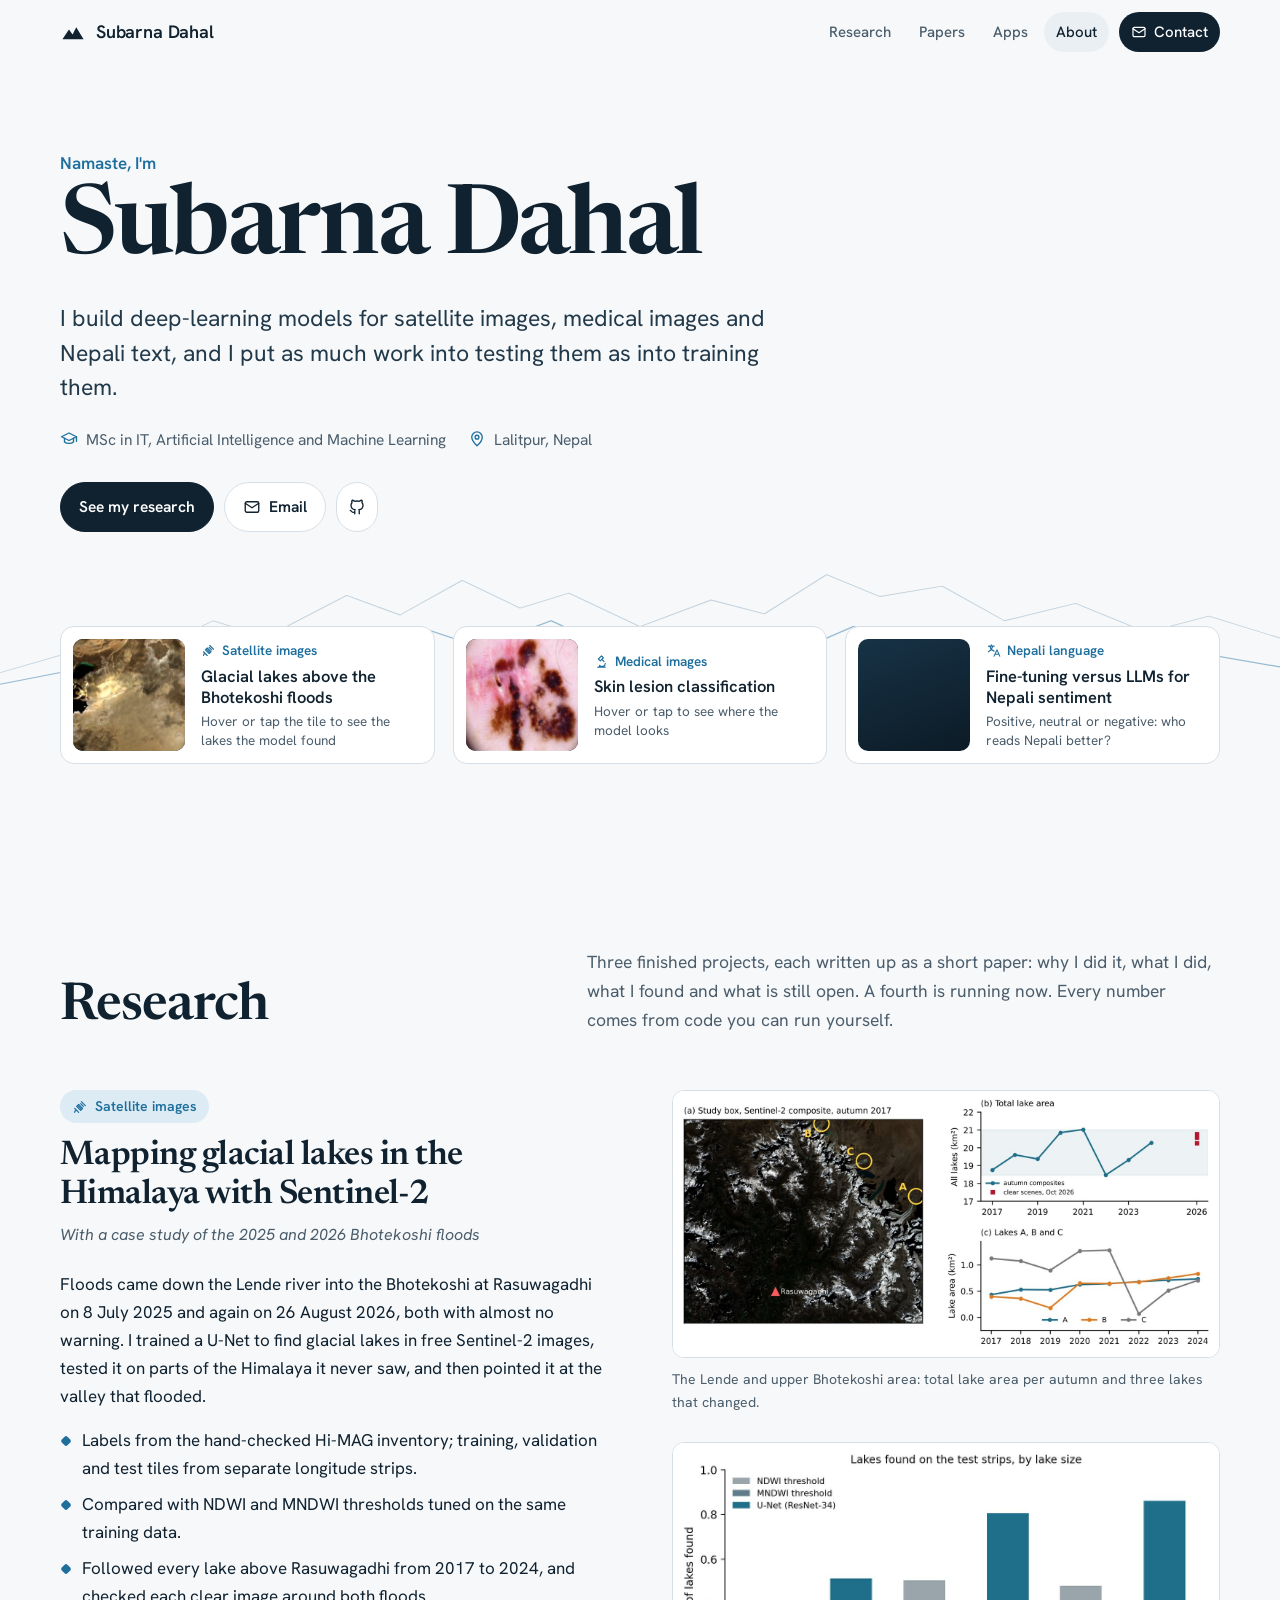
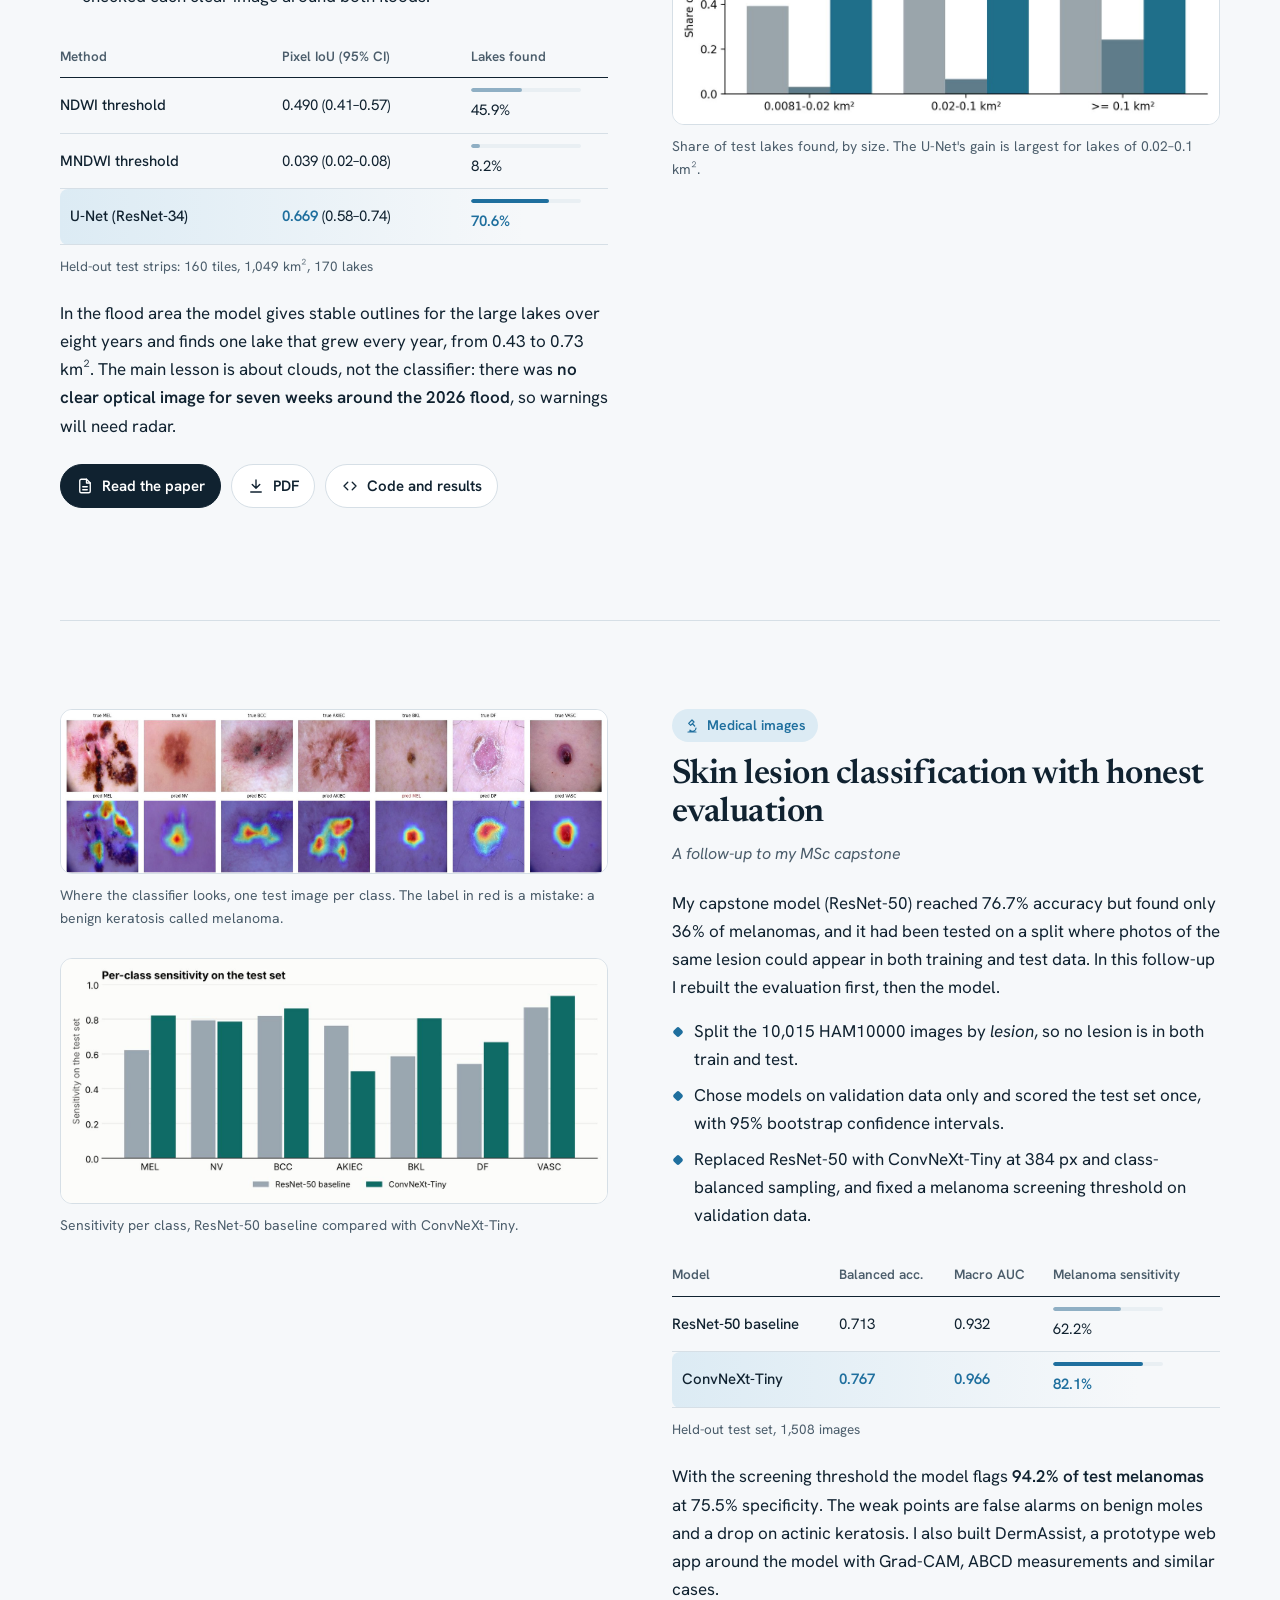
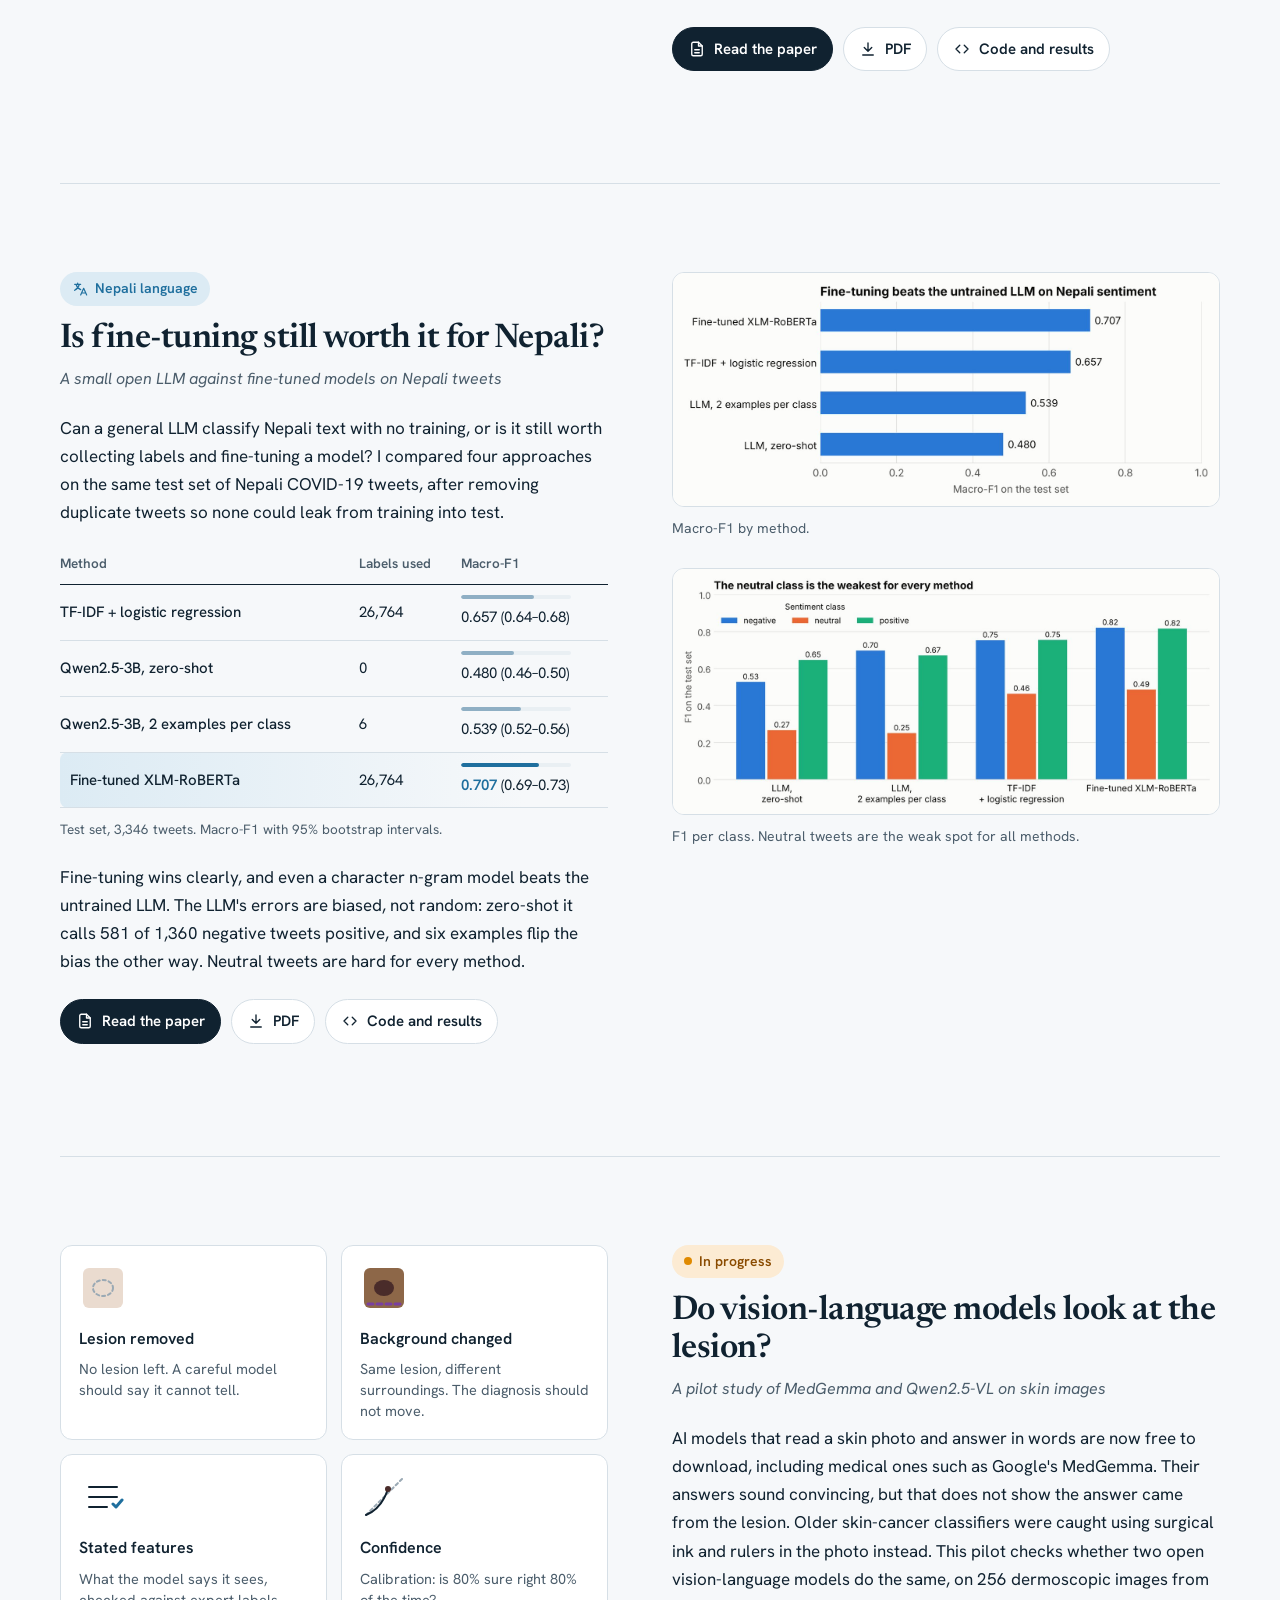
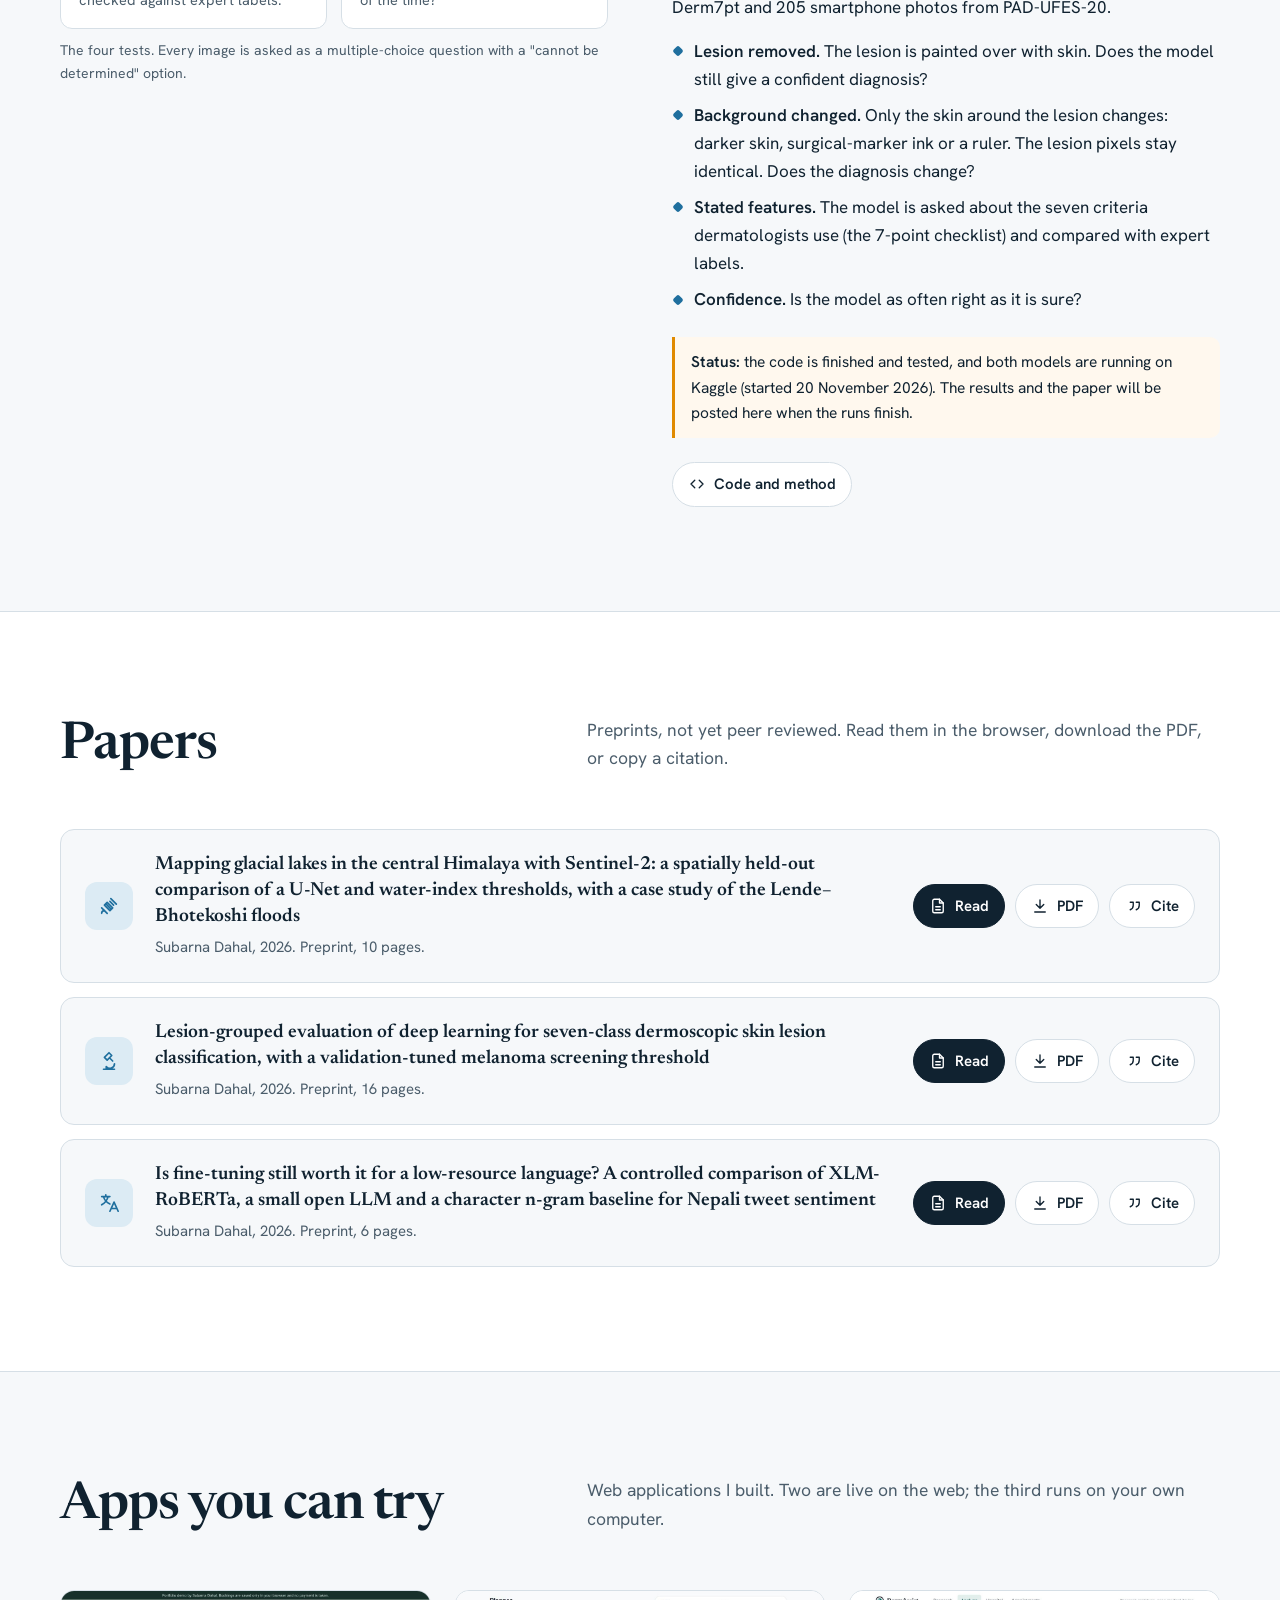
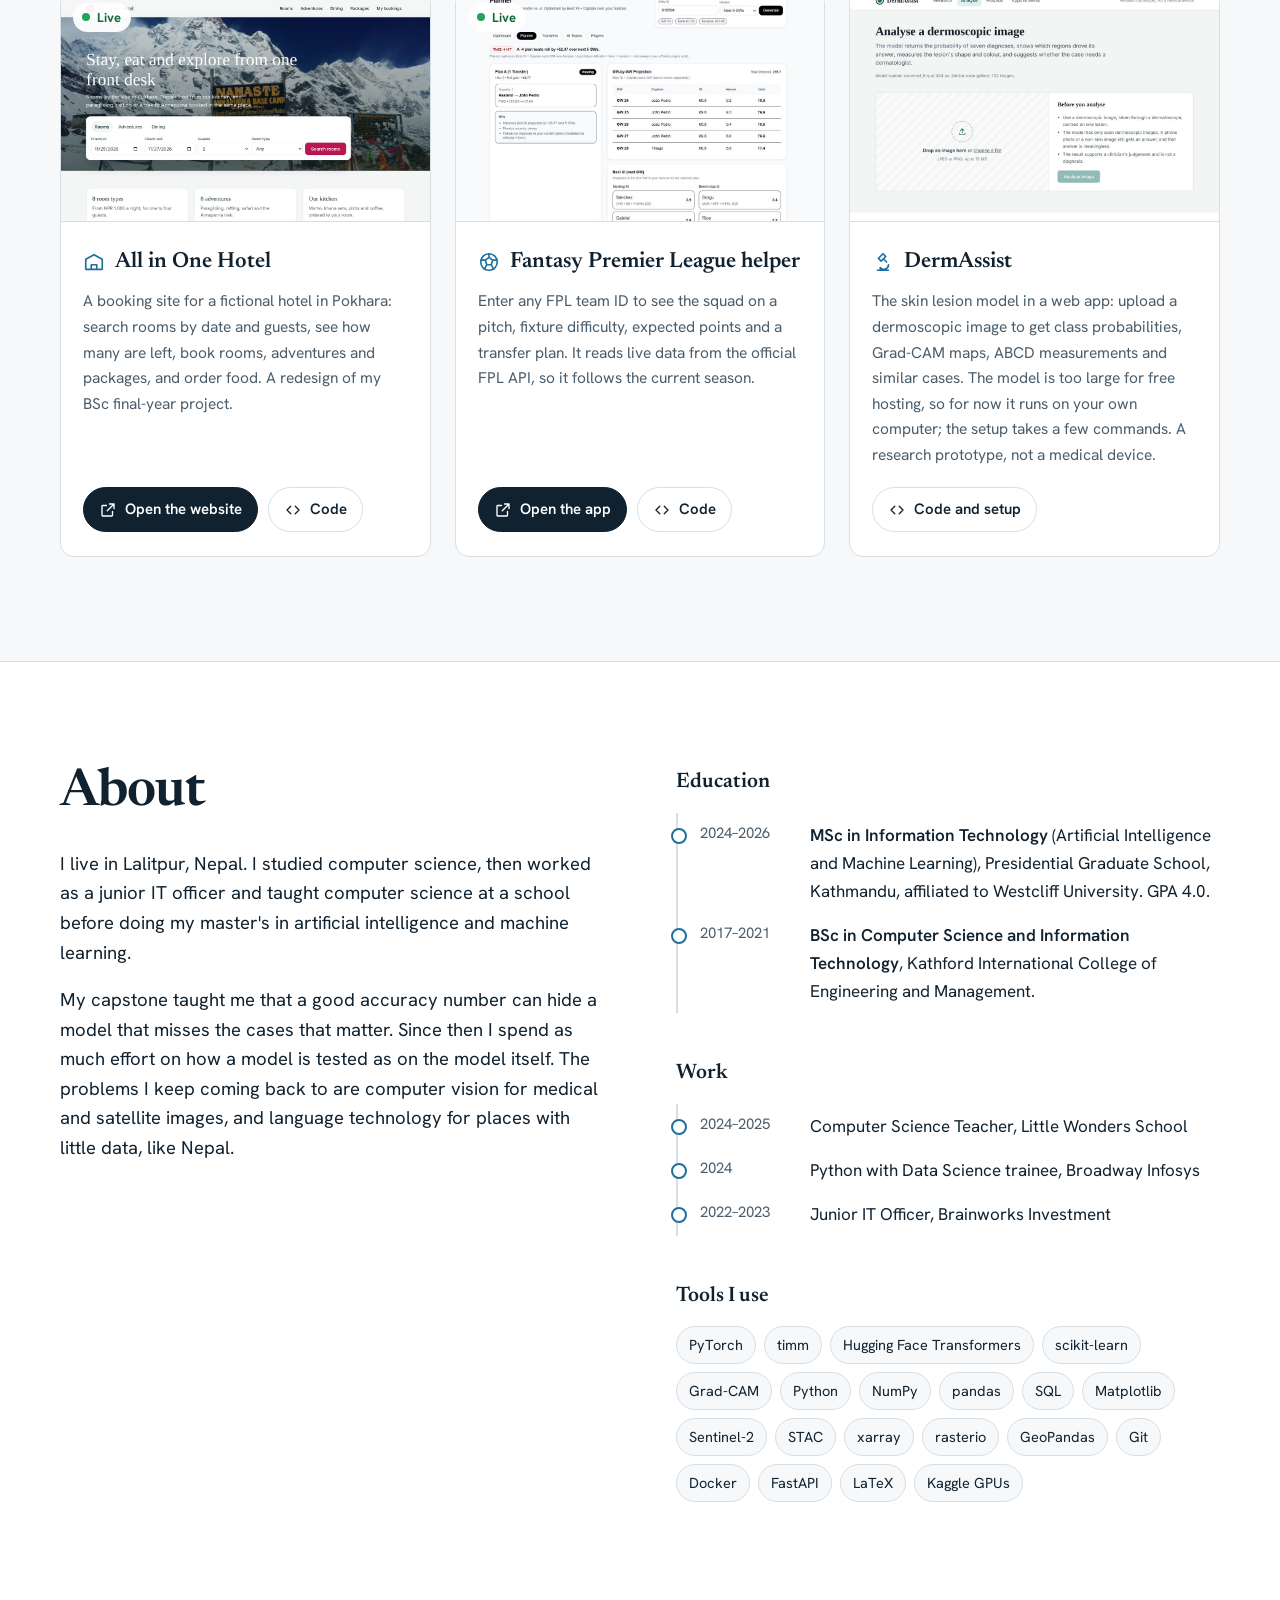
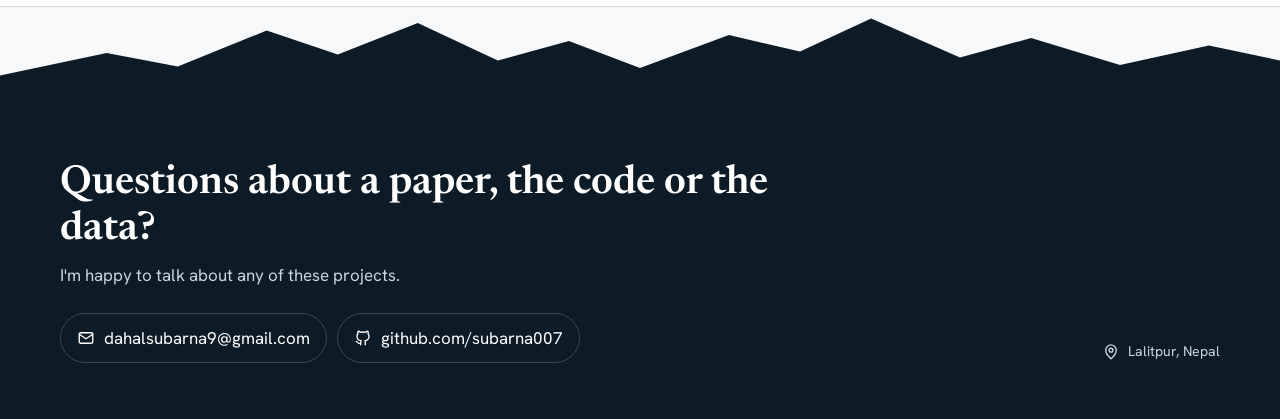
==== commit 0ffd4303: "Add the vision-language model pilot as current work" ====
--- a/index.html
+++ b/index.html
@@ -125,7 +125,7 @@
   <div class="wrap">
     <div class="section-head">
       <h2 class="section-title">Research</h2>
-      <p class="section-intro">Three projects, each written up as a short paper: why I did it, what I did, what I found and what is still open. Every number comes from code you can run yourself.</p>
+      <p class="section-intro">Three finished projects, each written up as a short paper: why I did it, what I did, what I found and what is still open. A fourth is running now. Every number comes from code you can run yourself.</p>
     </div>
 
     <article class="study reveal" id="glacial">
@@ -227,6 +227,34 @@
         <figcaption>F1 per class. Neutral tweets are the weak spot for all methods.</figcaption>
       </figure>
     </article>
+
+    <article class="study study-flip reveal" id="vlm">
+      <div class="study-text">
+        <p class="tag tag-live"><span class="dot" aria-hidden="true"></span>In progress</p>
+        <h3>Do vision-language models look at the lesion?</h3>
+        <p class="kicker">A pilot study of MedGemma and Qwen2.5-VL on skin images</p>
+        <p>AI models that read a skin photo and answer in words are now free to download, including medical ones such as Google's MedGemma. Their answers sound convincing, but that does not show the answer came from the lesion. Older skin-cancer classifiers were caught using surgical ink and rulers in the photo instead. This pilot checks whether two open vision-language models do the same, on 256 dermoscopic images from Derm7pt and 205 smartphone photos from PAD-UFES-20.</p>
+        <ul class="points">
+          <li><b>Lesion removed.</b> The lesion is painted over with skin. Does the model still give a confident diagnosis?</li>
+          <li><b>Background changed.</b> Only the skin around the lesion changes: darker skin, surgical-marker ink or a ruler. The lesion pixels stay identical. Does the diagnosis change?</li>
+          <li><b>Stated features.</b> The model is asked about the seven criteria dermatologists use (the 7-point checklist) and compared with expert labels.</li>
+          <li><b>Confidence.</b> Is the model as often right as it is sure?</li>
+        </ul>
+        <p class="status"><b>Status:</b> the code is finished and tested, and both models are running on Kaggle (started 20 November 2026). The results and the paper will be posted here when the runs finish.</p>
+        <p class="paper-links">
+          <a class="btn" href="https://github.com/subarna007/derm-vlm-shortcut-pilot"><svg class="ic"><use href="#i-code"/></svg>Code and method</a>
+        </p>
+      </div>
+      <figure class="study-fig">
+        <div class="tests" aria-label="The four tests">
+          <div class="test"><span class="test-ic"><svg viewBox="0 0 48 48" aria-hidden="true"><rect x="4" y="4" width="40" height="40" rx="6"/><ellipse cx="24" cy="24" rx="10" ry="8" class="ghost"/></svg></span><b>Lesion removed</b><span>No lesion left. A careful model should say it cannot tell.</span></div>
+          <div class="test"><span class="test-ic"><svg viewBox="0 0 48 48" aria-hidden="true"><rect x="4" y="4" width="40" height="40" rx="6" class="dark"/><ellipse cx="24" cy="24" rx="10" ry="8" class="lesion"/><path d="M8 40h32" class="ink"/></svg></span><b>Background changed</b><span>Same lesion, different surroundings. The diagnosis should not move.</span></div>
+          <div class="test"><span class="test-ic"><svg viewBox="0 0 48 48" aria-hidden="true"><path d="M10 14h28M10 24h28M10 34h18"/><path d="M34 31l3 3 6-7" class="ok"/></svg></span><b>Stated features</b><span>What the model says it sees, checked against expert labels.</span></div>
+          <div class="test"><span class="test-ic"><svg viewBox="0 0 48 48" aria-hidden="true"><path d="M6 42L42 6" class="ghost"/><path d="M6 42c10-4 18-14 22-26" /><circle cx="28" cy="16" r="3" class="lesion"/></svg></span><b>Confidence</b><span>Calibration: is 80% sure right 80% of the time?</span></div>
+        </div>
+        <figcaption>The four tests. Every image is asked as a multiple-choice question with a "cannot be determined" option.</figcaption>
+      </figure>
+    </article>
   </div>
 </section>
 
--- a/style.css
+++ b/style.css
@@ -279,6 +279,25 @@
   transform: translate(-50%, 20px); opacity: 0; pointer-events: none; transition: opacity .25s, transform .3s var(--ease);
 }
 .toast.on { opacity: 1; transform: translate(-50%, 0); }
+
+/* in-progress study */
+.tag-live { background: #FCEBD3; color: #8A4B00; }
+.tag-live .dot { width: 8px; height: 8px; border-radius: 50%; background: #E08A00; box-shadow: 0 0 0 0 rgba(224, 138, 0, .6); animation: pulse-amber 2s infinite; }
+@keyframes pulse-amber { 70% { box-shadow: 0 0 0 7px rgba(224, 138, 0, 0); } 100% { box-shadow: 0 0 0 0 rgba(224, 138, 0, 0); } }
+.status { padding: 12px 16px; border-left: 3px solid #E08A00; background: #FFF8EE; border-radius: 0 10px 10px 0; font-size: 15.5px; }
+.tests { display: grid; grid-template-columns: 1fr 1fr; gap: 14px; }
+.test { display: grid; gap: 6px; align-content: start; padding: 18px; border: 1px solid var(--line); border-radius: 12px; background: #fff; transition: border-color .2s, transform .3s var(--ease); }
+.test:hover { border-color: #B9CAD6; transform: translateY(-2px); }
+.test b { font-size: 16px; }
+.test span:last-child { font-size: 14.5px; color: var(--ink-2); line-height: 1.45; }
+.test-ic svg { width: 48px; height: 48px; fill: none; stroke: var(--ink); stroke-width: 2; stroke-linecap: round; stroke-linejoin: round; }
+.test-ic rect { fill: #EADBCF; stroke: none; }
+.test-ic rect.dark { fill: #8D6748; }
+.test-ic .lesion { fill: #4A2C2A; stroke: none; }
+.test-ic .ghost { stroke-dasharray: 3 3; stroke: #9AA9B4; }
+.test-ic .ink { stroke: #7A3FA0; stroke-width: 3; stroke-dasharray: 5 4; }
+.test-ic .ok { stroke: var(--glacier); stroke-width: 3; }
+@media (max-width: 520px) { .tests { grid-template-columns: 1fr; } }
 
 /* responsive */
 @media (max-width: 1000px) {
